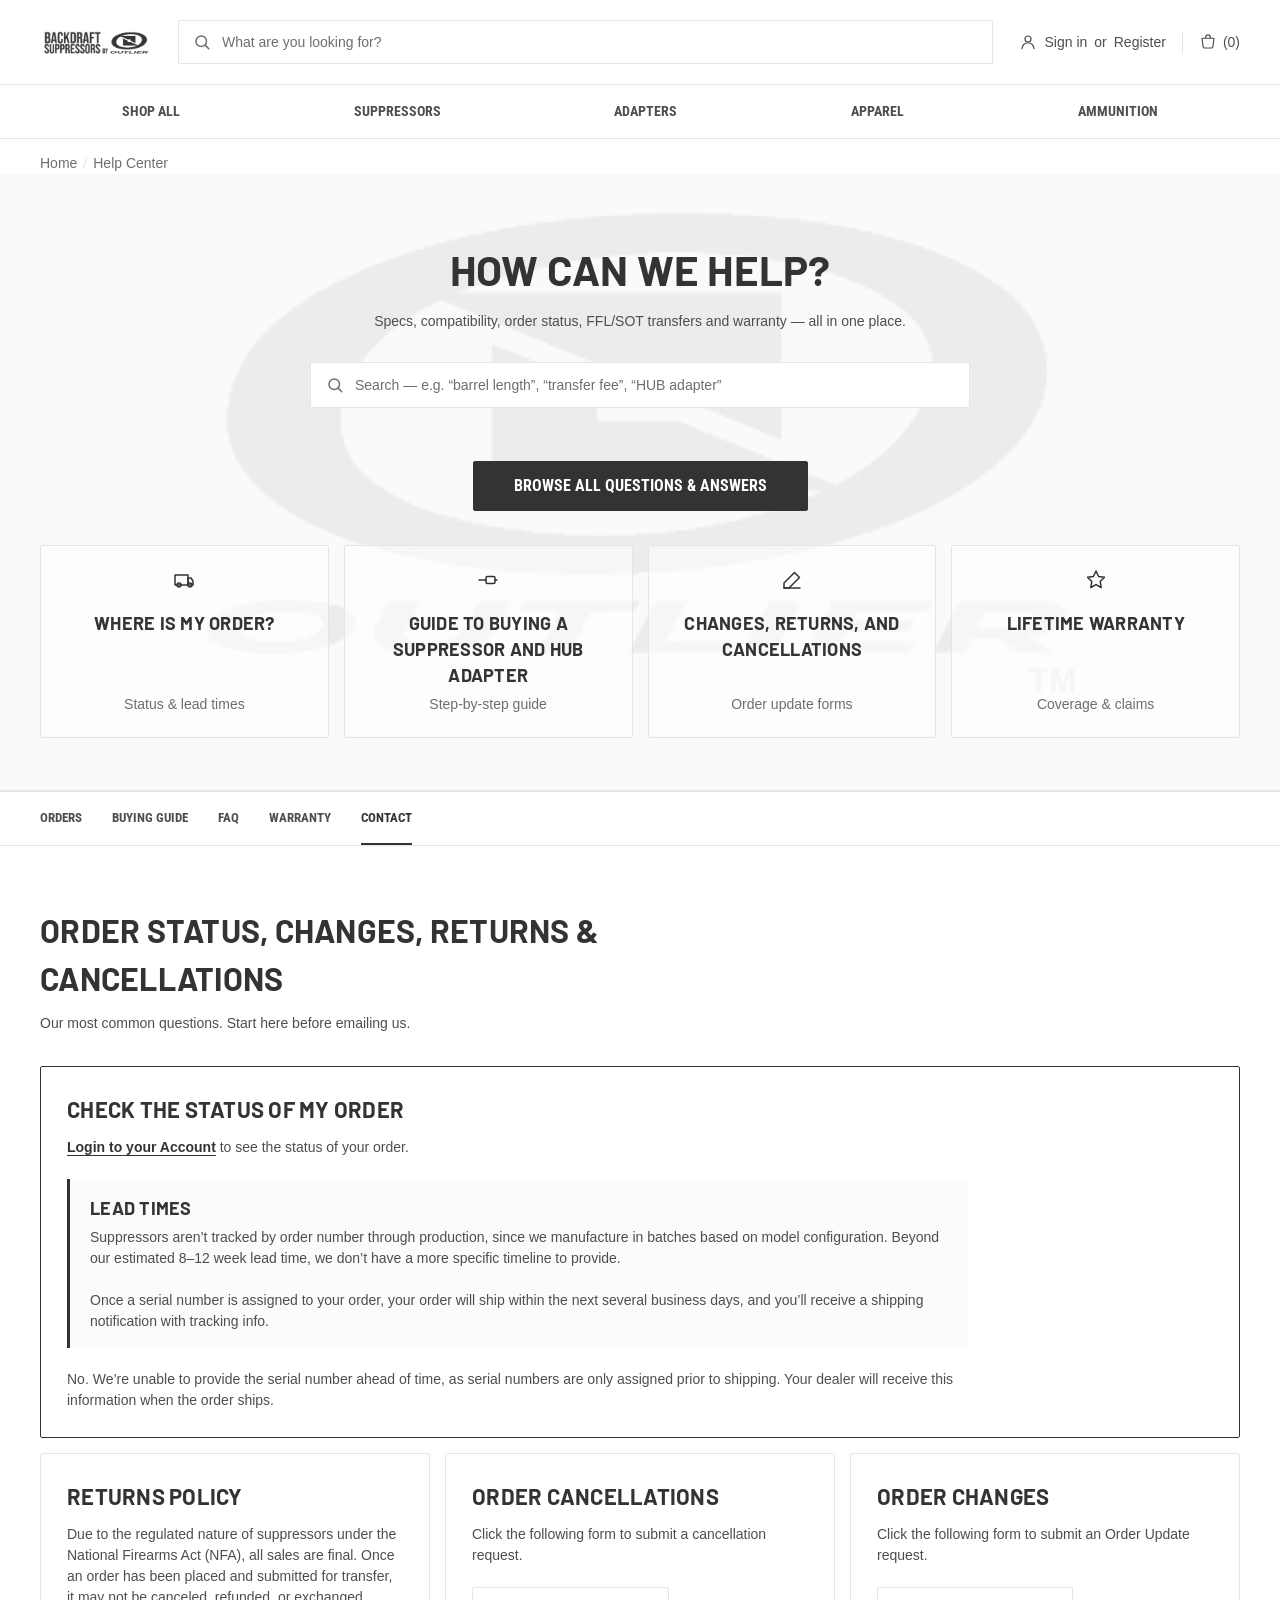
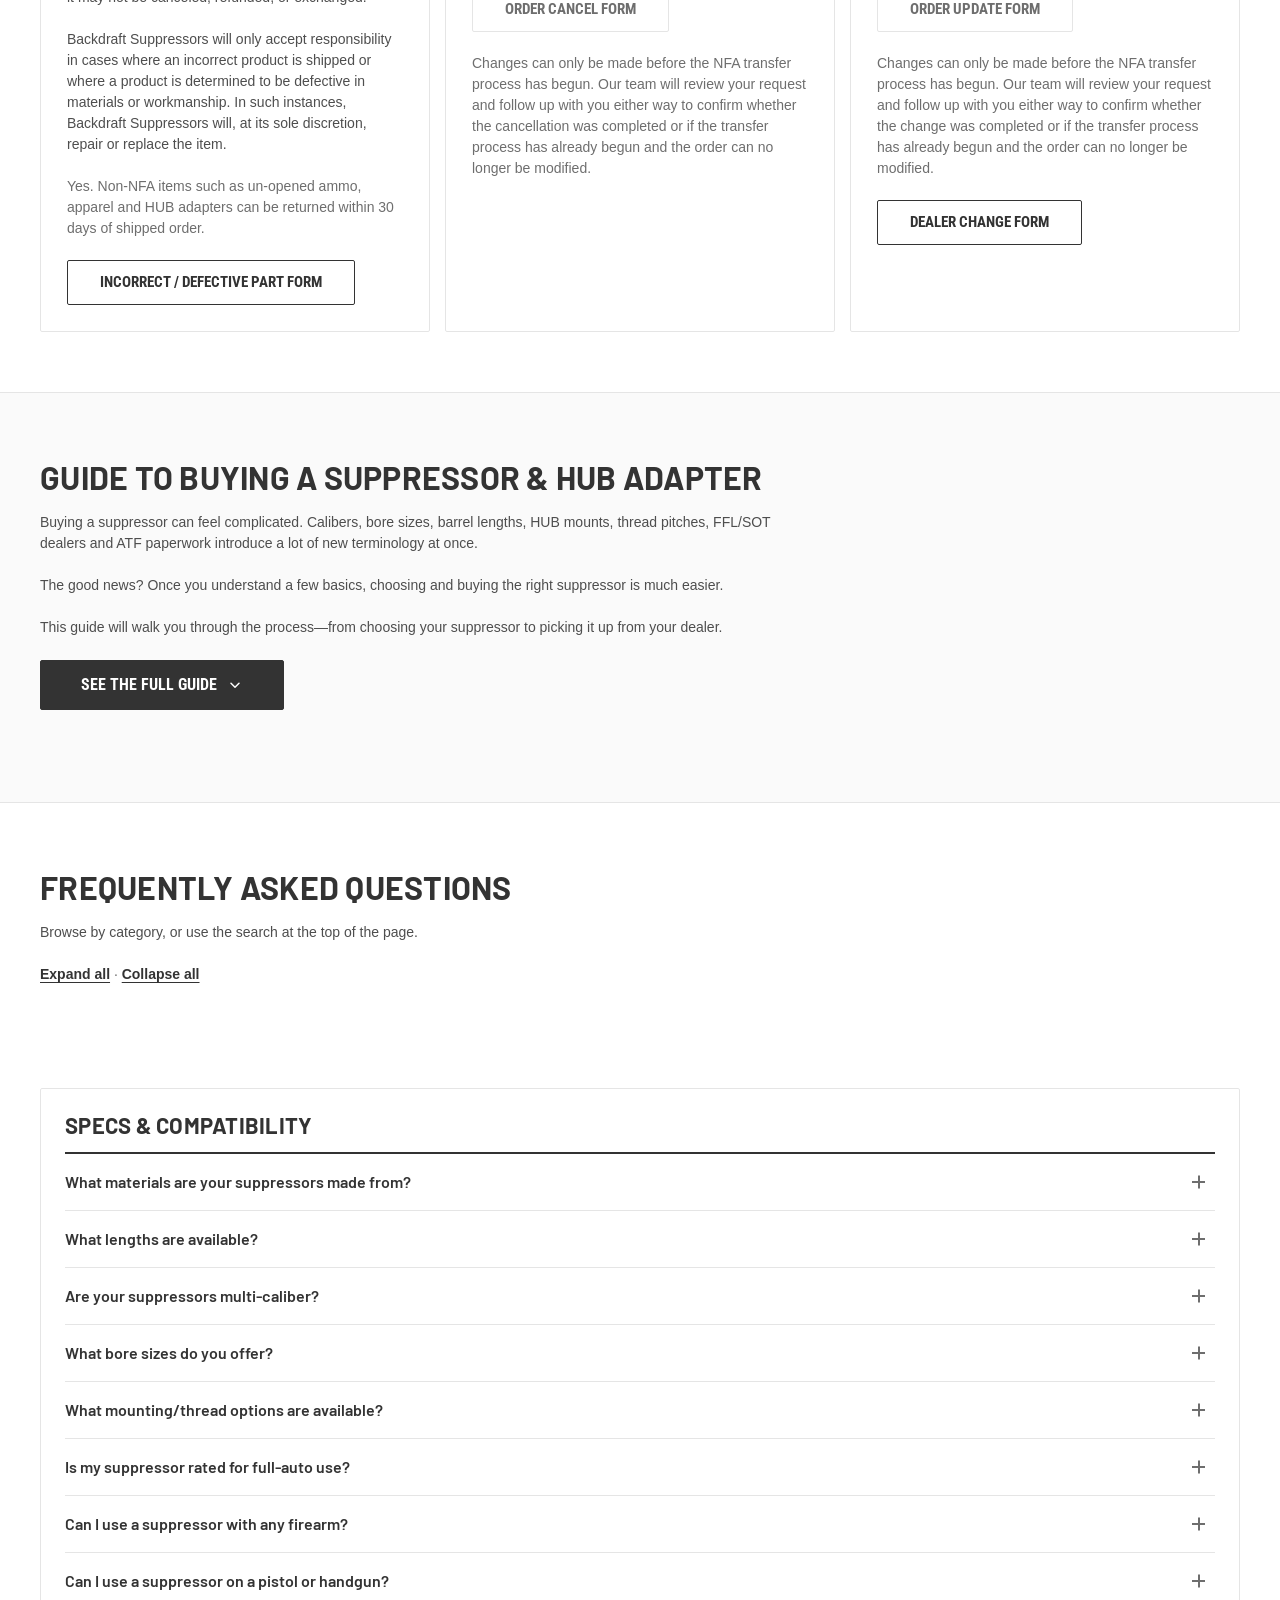
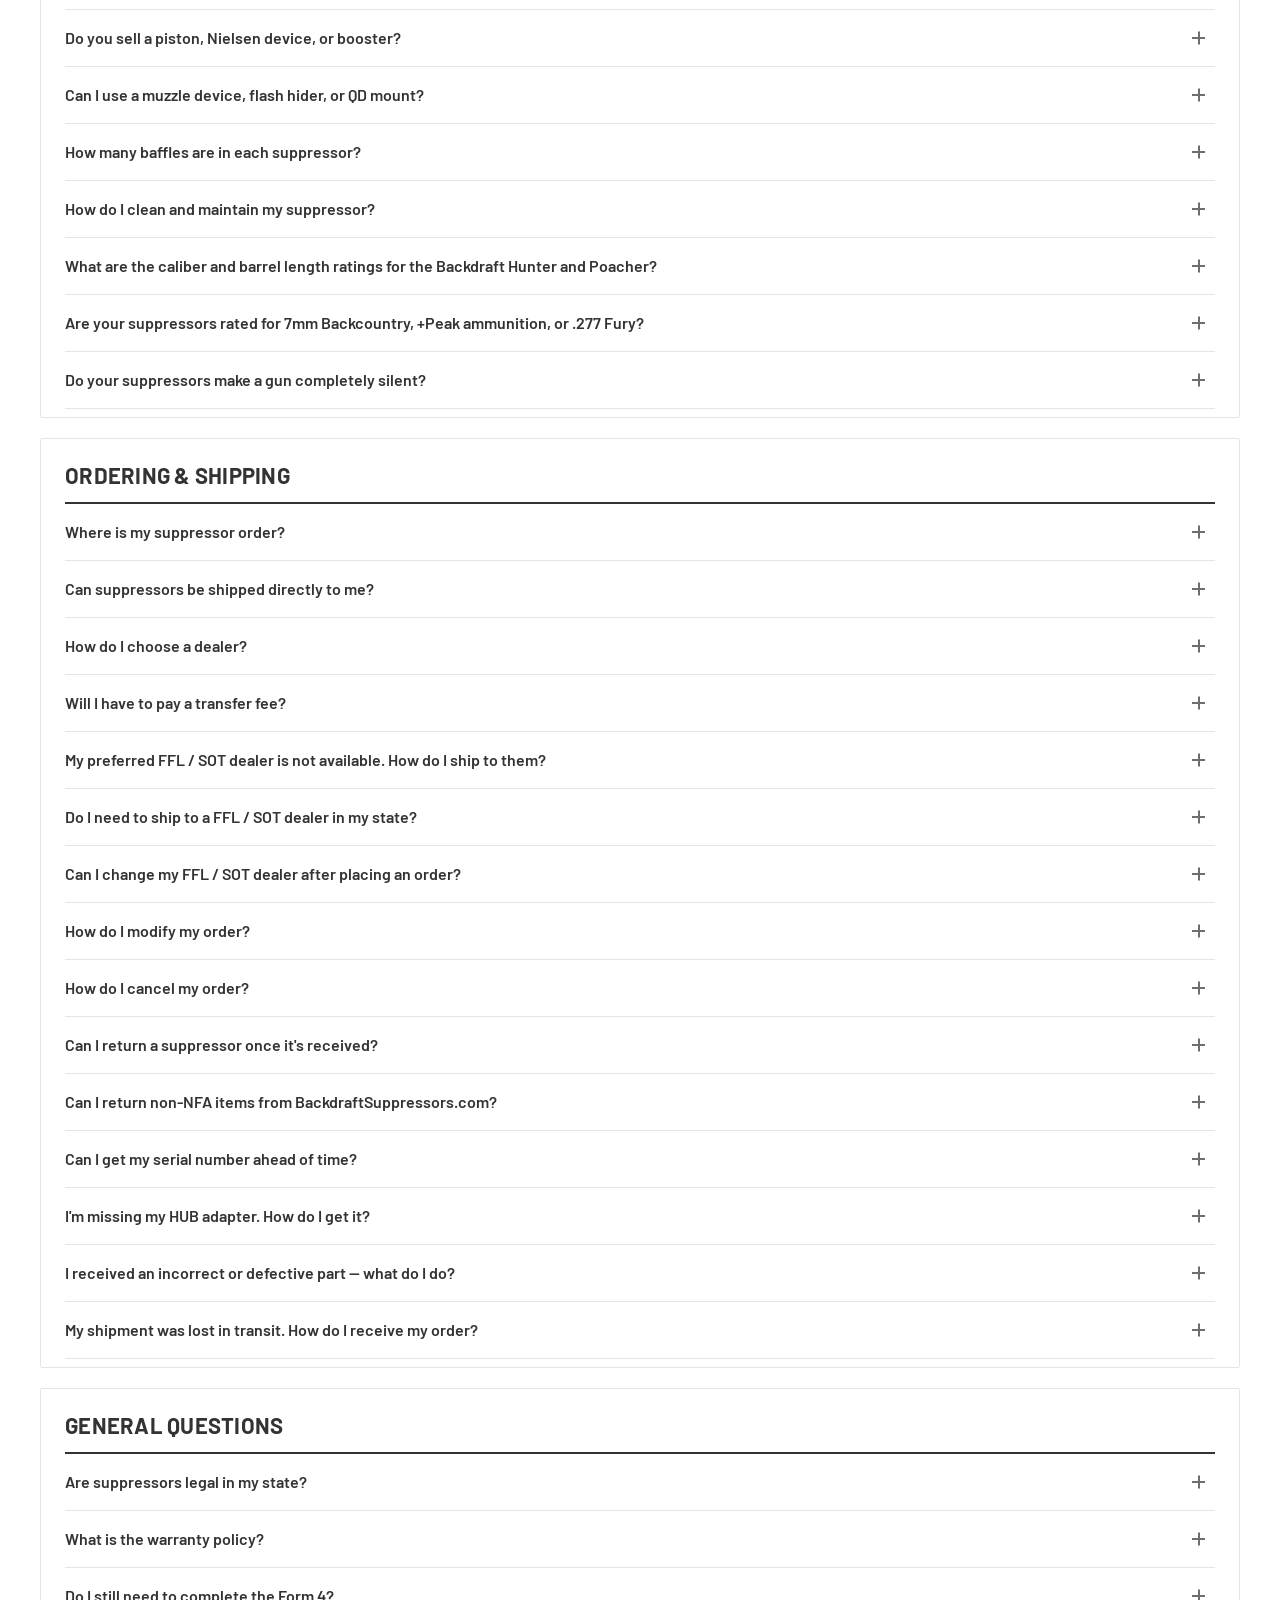
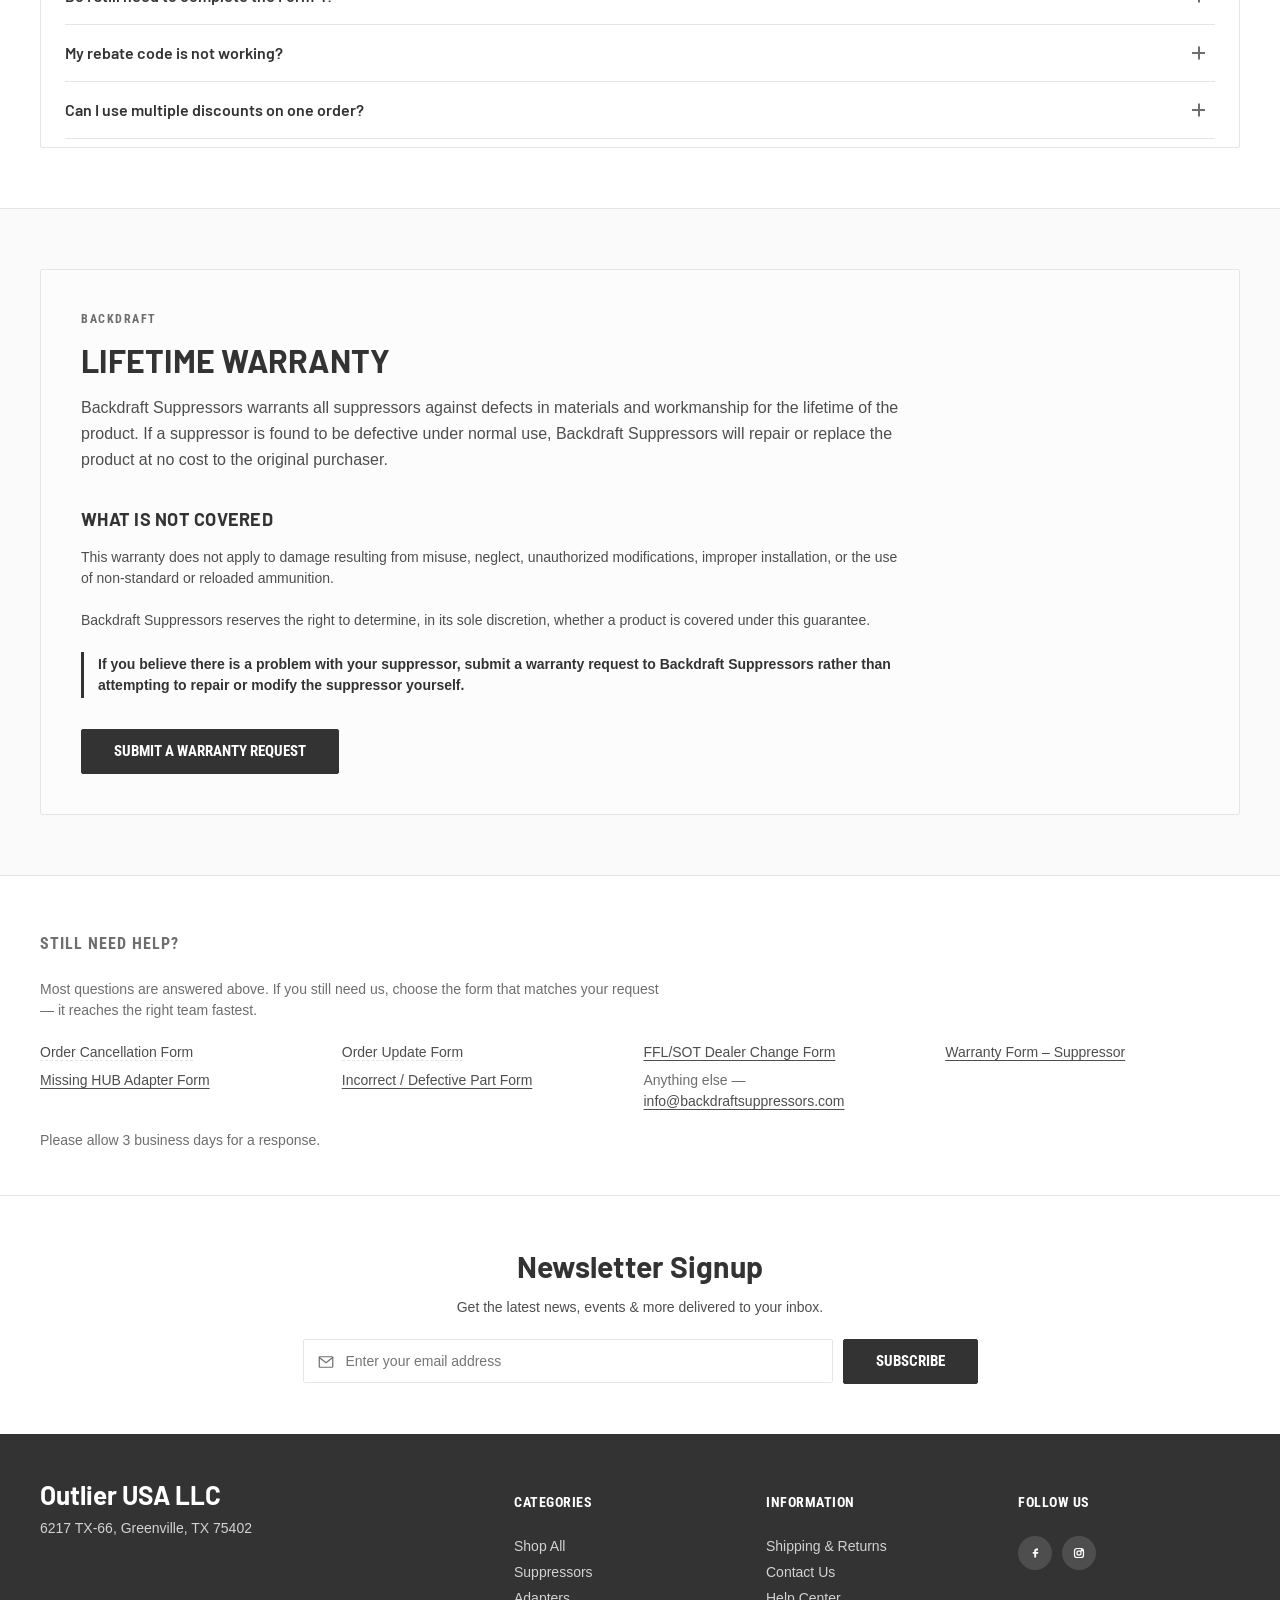
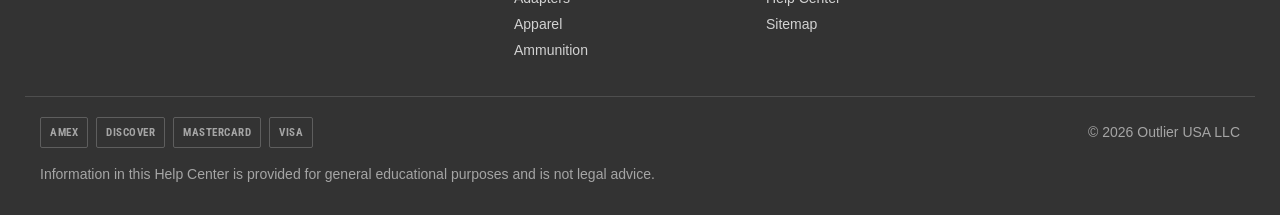
==== index.html @ 519bae2b "Help Center page for BackdraftSuppressors.com Single static page covering the brief: buying guide, Q" ====
<!DOCTYPE html>
<html lang="en">
<head>
<meta charset="utf-8">
<meta name="viewport" content="width=device-width, initial-scale=1">
<title>Help Center | Backdraft Suppressors</title>
<meta name="description" content="Answers about Backdraft suppressors, HUB adapters, order status, FFL/SOT transfers, shipping, returns and our lifetime warranty.">
<link rel="preconnect" href="https://fonts.googleapis.com">
<link rel="preconnect" href="https://fonts.gstatic.com" crossorigin>
<link href="https://fonts.googleapis.com/css?family=Roboto+Condensed:400,600,700%7CBarlow:400,600,700&display=swap" rel="stylesheet">
<link rel="stylesheet" href="styles.css?v=12">
</head>
<body>

<a class="skip-link" href="#main">Skip to content</a>

<!-- Store chrome, mirrored from the live theme so this page reads as part of
     the site. In the real BigCommerce template the theme supplies all of it. -->
<header class="store-header">
  <div class="store-header-top">
    <div class="wrap store-header-inner">

      <a class="site-logo" href="https://backdraftsuppressors.com/">
        <img src="assets/logo.png" width="300" height="135" alt="Backdraft Suppressors by Outlier — home">
      </a>

      <form class="store-search" action="https://backdraftsuppressors.com/search.php" method="get">
        <label class="sr-only" for="store-q">Search the store</label>
        <svg class="store-search-icon" viewBox="0 0 24 24" aria-hidden="true"><circle cx="11" cy="11" r="7"></circle><line x1="16.5" y1="16.5" x2="21" y2="21"></line></svg>
        <input id="store-q" name="search_query" type="search" placeholder="What are you looking for?">
      </form>

      <div class="store-account">
        <svg class="store-icon" viewBox="0 0 24 24" aria-hidden="true"><circle cx="12" cy="8" r="4"></circle><path d="M4 21c0-4.4 3.6-8 8-8s8 3.6 8 8"></path></svg>
        <a href="https://backdraftsuppressors.com/login.php">Sign in</a>
        <span class="store-account-or">or</span>
        <a href="https://backdraftsuppressors.com/login.php?action=create_account">Register</a>
        <span class="store-account-rule" aria-hidden="true"></span>
        <a class="store-cart" href="https://backdraftsuppressors.com/cart.php">
          <svg class="store-icon" viewBox="0 0 24 24" aria-hidden="true"><path d="M4 7h16l-1.5 11.5a2 2 0 0 1-2 1.5H7.5a2 2 0 0 1-2-1.5z"></path><path d="M9 7V5.5a3 3 0 0 1 6 0V7"></path></svg>
          <span>(0)</span>
        </a>
      </div>

    </div>
  </div>

  <nav class="store-nav" aria-label="Store">
    <div class="wrap store-nav-inner">
      <a href="https://backdraftsuppressors.com/shop-all/">Shop All</a>
      <a href="https://backdraftsuppressors.com/suppressors/">Suppressors</a>
      <a href="https://backdraftsuppressors.com/adapters/">Adapters</a>
      <a href="https://backdraftsuppressors.com/apparel/">Apparel</a>
      <a href="https://backdraftsuppressors.com/ammunition/">Ammunition</a>
    </div>
  </nav>
</header>

<nav class="breadcrumb" aria-label="Breadcrumb">
  <div class="wrap">
    <ol>
      <li><a href="https://backdraftsuppressors.com/">Home</a></li>
      <li aria-current="page">Help Center</li>
    </ol>
  </div>
</nav>

<main id="main">

  <!-- ============ HERO + SEARCH ============ -->
  <section class="hero">
    <div class="wrap">
      <h1>How can we help?</h1>
      <p class="hero-sub">Specs, compatibility, order status, FFL/SOT transfers and warranty — all in one place.</p>

      <form class="search" role="search" onsubmit="return false;">
        <label class="sr-only" for="q">Search the Help Center</label>
        <svg class="search-icon" viewBox="0 0 24 24" aria-hidden="true"><circle cx="11" cy="11" r="7"></circle><line x1="16.5" y1="16.5" x2="21" y2="21"></line></svg>
        <input id="q" type="search" placeholder="Search — e.g. “barrel length”, “transfer fee”, “HUB adapter”" autocomplete="off">
        <button type="button" class="search-clear" id="search-clear" hidden aria-label="Clear search">&times;</button>
      </form>
      <p class="search-status" id="search-status" role="status" aria-live="polite"></p>

      <p class="hero-cta">
        <a class="btn btn-primary btn-lg" href="#faq">Browse all questions &amp; answers</a>
      </p>

      <div class="tiles">
        <a class="tile" href="#order-status">
          <span class="tile-icon" aria-hidden="true"><svg viewBox="0 0 24 24" aria-hidden="true"><path d="M3 7h13v10H3z"/><path d="M16 10h3l2 3v4h-5z"/><circle cx="7" cy="17" r="2"/><circle cx="18" cy="17" r="2"/></svg></span>
          <span class="tile-title">Where is my order?</span>
          <span class="tile-sub">Status &amp; lead times</span>
        </a>
        <a class="tile" href="#guide" data-open-guide>
          <span class="tile-icon" aria-hidden="true"><svg viewBox="0 0 24 24" aria-hidden="true"><path d="M3 12h7"/><rect x="10" y="8.5" width="9" height="7" rx="1.5"/><path d="M19 12h2"/></svg></span>
          <span class="tile-title">Guide to Buying a Suppressor and HUB Adapter</span>
          <span class="tile-sub">Step-by-step guide</span>
        </a>
        <a class="tile" href="#order-help">
          <span class="tile-icon" aria-hidden="true"><svg viewBox="0 0 24 24" aria-hidden="true"><path d="M4 20h16"/><path d="M14.5 4.5l5 5L9 20H4v-5z"/></svg></span>
          <span class="tile-title">Changes, Returns, and Cancellations</span>
          <span class="tile-sub">Order update forms</span>
        </a>
        <a class="tile" href="#warranty">
          <span class="tile-icon" aria-hidden="true"><svg viewBox="0 0 24 24" aria-hidden="true"><path d="M12 3l2.6 5.5 5.9.8-4.3 4.2 1 6-5.2-2.9L6.8 19.5l1-6L3.5 9.3l5.9-.8z"/></svg></span>
          <span class="tile-title">Lifetime Warranty</span>
          <span class="tile-sub">Coverage &amp; claims</span>
        </a>
      </div>
    </div>
  </section>

  <nav class="page-nav" aria-label="Help Center sections">
    <div class="wrap page-nav-inner">
      <a href="#order-help">Orders</a>
      <a href="#guide">Buying Guide</a>
      <a href="#faq">FAQ</a>
      <a href="#warranty">Warranty</a>
      <a href="#contact">Contact</a>
    </div>
  </nav>

  <!-- ============ ORDER STATUS / CHANGES / RETURNS / CANCELLATIONS ============ -->
  <section class="section section-orders" id="order-help" data-searchable-section>
    <div class="wrap">
      <header class="section-head">
        <h2>Order Status, Changes, Returns &amp; Cancellations</h2>
        <p class="section-lede">Our most common questions. Start here before emailing us.</p>
      </header>

      <div class="order-grid">

        <article class="order-card featured" id="order-status">
          <h3>Check the Status of My Order</h3>
          <p><a class="inline-link" href="https://backdraftsuppressors.com/account.php?action=order_status">Login to your Account</a> to see the status of your order.</p>
          <div class="callout">
            <p class="callout-title">Lead times</p>
            <p>Suppressors aren&rsquo;t tracked by order number through production, since we manufacture in batches based on model configuration. Beyond our estimated 8&ndash;12 week lead time, we don&rsquo;t have a more specific timeline to provide.</p>
            <p>Once a serial number is assigned to your order, your order will ship within the next several business days, and you&rsquo;ll receive a shipping notification with tracking info.</p>
          </div>
          <p>No. We&rsquo;re unable to provide the serial number ahead of time, as serial numbers are only assigned prior to shipping. Your dealer will receive this information when the order ships.</p>
        </article>

        <article class="order-card" id="returns">
          <h3>Returns Policy</h3>
          <p>Due to the regulated nature of suppressors under the National Firearms Act (NFA), all sales are final. Once an order has been placed and submitted for transfer, it may not be canceled, refunded, or exchanged.</p>
          <p>Backdraft Suppressors will only accept responsibility in cases where an incorrect product is shipped or where a product is determined to be defective in materials or workmanship. In such instances, Backdraft Suppressors will, at its sole discretion, repair or replace the item.</p>
          <p class="fine">Yes. Non-NFA items such as un-opened ammo, apparel and HUB adapters can be returned within 30 days of shipped order.</p>
          <p><a class="btn btn-ghost" href="https://c5bz3.share-na2.hsforms.com/27KskekuGRcaRLHhTtfo0PQ" target="_blank" rel="noopener">Incorrect / Defective Part Form</a></p>
        </article>

        <article class="order-card" id="cancel">
          <h3>Order Cancellations</h3>
          <p>Click the following form to submit a cancellation request.</p>
          <p><a class="btn btn-primary" data-pending href="#" aria-disabled="true">Order Cancel Form</a></p>
          <!-- HubSpot URL goes on the button above -->
          <p class="fine">Changes can only be made before the NFA transfer process has begun. Our team will review your request and follow up with you either way to confirm whether the cancellation was completed or if the transfer process has already begun and the order can no longer be modified.</p>
        </article>

        <article class="order-card" id="update">
          <h3>Order Changes</h3>
          <p>Click the following form to submit an Order Update request.</p>
          <p><a class="btn btn-primary" data-pending href="#" aria-disabled="true">Order Update Form</a></p>
          <!-- HubSpot URL goes on the button above -->
          <p class="fine">Changes can only be made before the NFA transfer process has begun. Our team will review your request and follow up with you either way to confirm whether the change was completed or if the transfer process has already begun and the order can no longer be modified.</p>
          <p class="mt"><a class="btn btn-ghost" href="https://c5bz3.share-na2.hsforms.com/24f3YBpmeS2KYiUS4Q83Vbw" target="_blank" rel="noopener">Dealer Change Form</a></p>
        </article>

      </div>
    </div>
  </section>

  <!-- ============ BUYING GUIDE ============ -->
  <section class="section section-guide" id="guide" data-searchable-section>
    <div class="wrap">
      <header class="section-head">
        <h2>Guide to Buying a Suppressor &amp; HUB Adapter</h2>
        <p class="section-lede">Buying a suppressor can feel complicated. Calibers, bore sizes, barrel lengths, HUB mounts, thread pitches, FFL/SOT dealers and ATF paperwork introduce a lot of new terminology at once.</p>
        <p class="section-lede">The good news? Once you understand a few basics, choosing and buying the right suppressor is much easier.</p>
        <p class="section-lede">This guide will walk you through the process&mdash;from choosing your suppressor to picking it up from your dealer.</p>
        <p class="guide-more">
          <button type="button" class="btn btn-primary btn-lg" id="guide-toggle"
                  aria-expanded="false" aria-controls="guide-layout"><span class="btn-label">See the full guide</span><svg class="btn-chev" viewBox="0 0 24 24" aria-hidden="true"><path d="M6 9.5l6 6 6-6"></path></svg></button>
        </p>
      </header>

      <div class="guide-collapse is-collapsed" id="guide-layout">
      <div class="guide-layout">

        <nav class="guide-nav" aria-label="Guide steps">
          <p class="guide-nav-title">In this guide</p>
          <ul>
            <li><a href="#g-what">What a suppressor does</a></li>
            <li><a href="#g-1">Start with your caliber</a></li>
            <li><a href="#g-2">Choose your length</a></li>
            <li><a href="#g-3">Choose your material</a></li>
            <li><a href="#g-4">Barrel length &amp; pressure</a></li>
            <li><a href="#g-5">How it attaches</a></li>
            <li><a href="#g-6">Direct thread or HUB</a></li>
            <li><a href="#g-7">Pistols</a></li>
            <li><a href="#g-8">Choose your dealer</a></li>
            <li><a href="#g-9">Place your order</a></li>
            <li><a href="#g-10">Complete the transfer</a></li>
            <li><a href="#g-cost">What it really costs</a></li>
            <li><a href="#g-compare">Hunter vs. Poacher</a></li>
            <li><a href="#g-after">After you receive it</a></li>
            <li><a href="#g-clean">Cleaning</a></li>
            <li><a href="#g-change">Changing your order</a></li>
            <li><a href="#g-warranty">Lifetime warranty</a></li>
          </ul>
        </nav>


        <div class="guide-body">

          <article class="guide-step" id="g-what">
            <h3>First: what does a suppressor actually do?</h3>
                        <p>A suppressor attaches to the muzzle of a firearm and helps reduce the sound signature and muzzle blast produced when firing.</p>
            <p>Despite what you may have seen in movies, a suppressor does not make a firearm completely silent.</p>
            <p>Suppressors can help reduce:</p>
            <ul class="tick-list cols">
              <li>Sound signature</li>
              <li>Muzzle blast</li>
              <li>Recoil</li>
              <li>Muzzle flash</li>
            </ul>
            <p>For many shooters, the benefits go well beyond sound reduction. A suppressor can make a firearm more comfortable to shoot and reduce the overall signature of the firearm.</p>
            <p class="warn">Hearing protection may still be appropriate or necessary when shooting suppressed.</p>
          </article>

          <article class="guide-step" id="g-1">
            <h3>Step 1: Start with your caliber</h3>
                        <p>Before choosing a suppressor, start with the firearm you plan to suppress.</p>
            <p>Ask yourself:</p>
            <h4>What caliber am I shooting?</h4>
            <p>Backdraft suppressors are available in five bore sizes:</p>
            <p class="spec-row">5.56mm <span>|</span> 6.5mm <span>|</span> 7.62mm <span>|</span> 9mm <span>|</span> .45 cal</p>
            <p>Your suppressor must be rated appropriately for the cartridge you're shooting.</p>
            <h4>Can one suppressor work with multiple calibers?</h4>
            <p>Yes.</p>
            <p>A larger-bore suppressor can generally be used with compatible smaller calibers, provided the suppressor is rated for the cartridge, barrel length and pressure involved.</p>
            <p>There is a tradeoff.</p>
            <p>When firing a smaller projectile through a larger suppressor bore, more gas can bypass the projectile. That means you may lose some suppression efficiency compared with a suppressor more closely matched to the caliber.</p>
            <p class="tip"><strong>Beginner Tip:</strong> If you're planning to use one suppressor across several firearms, a larger bore can offer additional versatility. If you're primarily suppressing one firearm, choosing a bore closer to that caliber may provide greater efficiency.</p>
          </article>

          <article class="guide-step" id="g-2">
            <h3>Step 2: Choose your length</h3>
                        <p>Backdraft suppressors are available in:</p>
            <p class="spec-row">4" <span>|</span> 6" <span>|</span> 8"</p>
            <p>Suppressor length affects the overall size, weight and performance of your firearm.</p>
            <p>In general, a shorter suppressor keeps the firearm more compact, while a longer suppressor provides additional internal volume for managing expanding gases.</p>
            <p>Suppressor&rsquo;s different lengths also contain different numbers of baffles:</p>
            <table class="data-table">
              <caption class="sr-only">Baffle count by suppressor length</caption>
              <thead><tr><th scope="col">Suppressor Length</th><th scope="col">Baffles</th></tr></thead>
              <tbody>
                <tr><td>4"</td><td>3</td></tr>
                <tr><td>6"</td><td>7</td></tr>
                <tr><td>8"</td><td>9</td></tr>
              </tbody>
            </table>
            <p>Choosing a length ultimately comes down to how you plan to use your firearm and what you value most.</p>
            <p>Think about the balance between:</p>
            <p class="flow">Size <span aria-hidden="true">&rarr;</span> Weight <span aria-hidden="true">&rarr;</span> Sound reduction <span aria-hidden="true">&rarr;</span> Application</p>
            <p>A hunter carrying a rifle for miles may have different priorities than someone primarily shooting from a bench.</p>
          </article>

          <article class="guide-step" id="g-3">
            <h3>Step 3: Choose your material &mdash; Hunter or Poacher</h3>
                        <p>One of the biggest decisions when choosing a Suppressor is the material.</p>
            <p>Backdraft Suppressors offers both aluminum and steel suppressors.</p>
            <div class="two-up">
              <div class="model-card">
                <p class="model-kicker">Aluminum</p>
                <h4>Backdraft Hunter</h4>
                <p>The Hunter is the lighter-weight option and is a natural choice when keeping overall rifle weight down is a priority.</p>
                <p>Think hunting rifles, field rifles and applications where you're carrying the firearm more than you're firing extended strings.</p>
                <p class="warn">The Hunter is not full-auto rated.</p>
              </div>
              <div class="model-card">
                <p class="model-kicker">Steel</p>
                <h4>Backdraft Poacher</h4>
                <p>The Poacher is constructed from steel and is designed to accommodate higher pressure tiers and more demanding applications.</p>
                <p class="ok">The Poacher is full-auto rated.</p>
                <p>It is also required for certain shorter-barrel configurations.</p>
              </div>
            </div>
            <h4>Which should you choose?</h4>
            <p>Start with how you actually shoot.</p>
            <p>If minimizing weight is your priority and your firearm falls within the Hunter's ratings, the Hunter may fit your application.</p>
            <p>If you need higher pressure capability, a shorter barrel configuration or a full-auto rating, look to the Poacher.</p>
          </article>

          <article class="guide-step" id="g-4">
            <h3>Step 4: Check your barrel length and pressure</h3>
                        <p>This is important.</p>
            <p>Suppressor compatibility isn't determined by caliber alone.</p>
            <p><strong>Caliber + pressure + barrel length all matter.</strong></p>
            <p>Backdraft Suppressors current ratings are:</p>
            <table class="data-table">
              <caption class="sr-only">Current Backdraft Suppressors ratings</caption>
              <thead><tr><th scope="col">Model</th><th scope="col">Rating</th></tr></thead>
              <tbody>
                <tr><td>Backdraft Hunter &mdash; Non-Magnum</td><td>Rated up to .308 Win with a 20" barrel or longer</td></tr>
                <tr><td>Backdraft Hunter &mdash; Magnum</td><td>Rated up to .300 PRC with a 26" barrel or longer</td></tr>
                <tr><td>Backdraft Poacher</td><td>Rated up to .308 Win with a 16" barrel or longer</td></tr>
              </tbody>
            </table>
            <p class="warn">If you're shooting anything under a 20" barrel, you must upgrade to the Poacher.</p>
            <p>Backdraft suppressors are not rated for cartridges exceeding 65,000 PSI, including 7mm Backcountry, +P/&ldquo;Peak&rdquo; ammunition exceeding that pressure limit, and .277 Fury configurations exceeding the suppressor's pressure rating.</p>
            <p class="warn">Never use a suppressor outside its published caliber, pressure or barrel-length ratings.</p>
          </article>

          <article class="guide-step" id="g-5">
            <h3>Step 5: Understand how your suppressor attaches</h3>
                        <p>This is where many first-time suppressor buyers get confused.</p>
            <p>You don't just need the right suppressor.</p>
            <p><strong>You need the right mount.</strong></p>
            <p>Backdraft Suppressors offers direct-thread options including:</p>
            <p class="spec-row">1/2x28 <span class="spec-word">and</span> 5/8x24</p>
            <p>These thread patterns fit many common host firearms, but you should always verify your firearm's actual barrel threads before ordering.</p>
            <p>Backdraft's current suppressor lineup also uses the industry-standard:</p>
            <p class="spec-row">1-3/8x24 TPI HUB interface</p>
            <p>also commonly referred to as the 1.375"x24 Bravo/HUB pattern.</p>
            <p>This allows compatible third-party HUB mounting devices and adapters to be used.</p>
            <p class="warn">Confirm the proper adapter and compatibility for your specific barrel before purchase.</p>
          </article>

          <article class="guide-step" id="g-6">
            <h3>Step 6: Direct thread or another mount?</h3>
                        <p>The simplest approach may be a direct-thread configuration.</p>
            <p>The suppressor threads onto the compatible barrel or adapter.</p>
            <p>If you want a different mounting system, Backdraft Suppressor&rsquo;s universal 1-3/8x24 HUB interface gives you access to compatible aftermarket options.</p>
            <p class="warn">Backdraft Suppressors does not recommend using muzzle brakes or flash hiders with its suppressors.</p>
            <p>A compatible 1.375"x24 Bravo/HUB or Plan B mounting solution may be used as long as no portion of the mounting system protrudes into the suppressor's blast chamber.</p>
          </article>


          <article class="guide-step" id="g-7">
            <h3>Step 7: What about pistols?</h3>
                        <p>Backdraft suppressors can be used on compatible pistols equipped with threaded barrels.</p>
            <p>However, there's an important catch.</p>
            <p>Many common semi-automatic handguns&mdash;including Glock-style tilt-barrel designs&mdash;typically require a Nielsen device, piston or booster system for reliable suppressed operation.</p>
            <p>Backdraft Suppressors does not currently sell a piston or Nielsen device.</p>
            <p>Because Backdraft Suppressors use the universal 1-3/8x24 HUB interface, compatible third-party devices can be sourced separately.</p>
            <p>One option we recommend is the Griffin Armament CAM-LOK system for compatible 1/2x28 applications.</p>
            <p class="warn">Always confirm the compatibility of the complete firearm, suppressor and mounting system before firing.</p>
          </article>

          <article class="guide-step" id="g-8">
            <h3>Step 8: Choose your FFL/SOT dealer</h3>
                        <p>A suppressor cannot simply be shipped directly to you.</p>
            <p>Your suppressor must be shipped to an appropriately licensed FFL/SOT dealer, who handles the applicable transfer process before releasing the suppressor to you.</p>
            <p>When purchasing from Backdraft Suppressors, you'll enter your ZIP code during checkout and select a local FFL/SOT dealer from the dealer database.</p>
            <p><strong>Your dealer must be located in your legal state of residence.</strong></p>
            <div class="tip">
              <p><strong>Don't forget about dealer fees.</strong></p>
              <p>Individual dealers establish their own suppressor transfer and processing fees.</p>
              <p>Before selecting a dealer, it's a good idea to ask:</p>
              <p><em>&ldquo;What do you charge to receive and process an NFA suppressor transfer?&rdquo;</em></p>
              <p>That way you know the complete cost before ordering.</p>
            </div>
          </article>

          <article class="guide-step" id="g-9">
            <h3>Step 9: Place your Backdraft order</h3>
                        <p>Once you've determined:</p>
            <p class="flow">Caliber <span aria-hidden="true">&rarr;</span> Length <span aria-hidden="true">&rarr;</span> Material <span aria-hidden="true">&rarr;</span> Mount <span aria-hidden="true">&rarr;</span> Dealer</p>
            <p>you're ready to order.</p>
            <p>Backdraft suppressors are manufactured in batches based on model and configuration.</p>
            <p><strong>The current estimated production lead time is approximately 8&ndash;12 weeks.</strong></p>
            <p>Because suppressors are produced in batches, we do not track individual suppressors through production by order number.</p>
            <p>Once a serial number is assigned to your order, the suppressor is typically expected to ship within several business days.</p>
            <p>You'll receive a shipping notification with tracking information when it ships to your selected FFL/SOT.</p>
            <p>Serial numbers cannot be provided ahead of time because they are assigned shortly before shipping.</p>
          </article>

          <article class="guide-step" id="g-10">
            <h3>Step 10: Complete the required transfer process</h3>
                        <p>Once your suppressor reaches the dealer, your FFL/SOT will guide you through the applicable transfer process.</p>
            <p>This may include the required ATF paperwork, identification information, photograph, fingerprints and background-check requirements.</p>
            <p>Ask your chosen dealer how they handle the process before ordering so you know exactly what to expect.</p>
            <p class="warn">Do not take possession of the suppressor until the required transfer has been approved and your dealer is legally able to release it to you.</p>
          </article>

          <article class="guide-step" id="g-cost">
            <h3>What will my suppressor really cost?</h3>
                        <p>Your suppressor's listed price isn't necessarily your final cost.</p>
            <p>Budget for:</p>
            <ul class="tick-list cols">
              <li>Suppressor</li>
              <li>Mount / adapter</li>
              <li>Shipping</li>
              <li>Dealer transfer / processing fee</li>
              <li>Applicable taxes or fees</li>
            </ul>
            <p>Dealer transfer fees vary, so contact your FFL/SOT before placing your order.</p>
          </article>

          <article class="guide-step" id="g-compare">
            <h3>Hunter vs. Poacher at a glance</h3>
                        <div class="table-scroll">
              <table class="data-table compare">
                <caption class="sr-only">Comparison of the Backdraft Hunter and Backdraft Poacher</caption>
                <thead><tr><th scope="col"></th><th scope="col">Backdraft Hunter</th><th scope="col">Backdraft Poacher</th></tr></thead>
                <tbody>
                  <tr><th scope="row">Material</th><td>Aluminum</td><td>Steel</td></tr>
                  <tr><th scope="row">Primary Advantage</th><td>Lighter weight</td><td>Higher pressure/duty capability</td></tr>
                  <tr><th scope="row">Full-Auto Rated</th><td>No</td><td>Yes</td></tr>
                  <tr><th scope="row">Under 20" Barrel</th><td>No</td><td>Poacher required</td></tr>
                  <tr><th scope="row">Available Lengths</th><td>4", 6", 8"</td><td>4", 6", 8"</td></tr>
                  <tr><th scope="row">Available Bores</th><td>5.56, 6.5, 7.62, 9mm, .45</td><td>5.56, 6.5, 7.62, 9mm, .45</td></tr>
                </tbody>
              </table>
            </div>
          </article>

          <article class="guide-step" id="g-after">
            <h3>After you receive your suppressor</h3>
                        <p>Before firing, verify that the suppressor and mount are properly installed and compatible with your firearm.</p>
            <p>Pay particular attention to:</p>
            <ul class="tick-list cols">
              <li>Caliber</li>
              <li>Barrel length</li>
              <li>Thread pitch</li>
              <li>Mount compatibility</li>
              <li>Suppressor alignment</li>
              <li>Ammunition pressure</li>
            </ul>
            <p class="warn">Suppressors also become extremely hot during use. Never touch a recently fired suppressor with bare hands.</p>
          </article>

          <article class="guide-step" id="g-clean">
            <h3>Cleaning your Backdraft suppressor</h3>
                        <p>Backdraft suppressors are non-modular, meaning they are not designed to be disassembled by the customer for cleaning.</p>
            <p>For maintenance, Backdraft Suppressors recommends using an ultrasonic cleaner with a suppressor-safe cleaning solvent.</p>
            <p class="warn">Do not attempt to disassemble or modify the suppressor.</p>
          </article>

          <article class="guide-step" id="g-change">
            <h3>What if I want to change my order?</h3>
                        <p>Changes and cancellations may be possible before the transfer process has been initiated.</p>
            <p>Once an order has entered the transfer process, certain changes&mdash;including dealer changes&mdash;may no longer be possible.</p>
            <p class="warn">Because suppressors are regulated NFA products, Backdraft Suppressors does NOT accept returns on suppressors.</p>
            <p>If you need to make a change, contact Backdraft Suppressors as soon as possible rather than waiting until the suppressor ships.</p>
          </article>

          <article class="guide-step" id="g-warranty">
            <h3>Backdraft lifetime warranty</h3>
                        <p>Every Backdraft suppressor is backed by a lifetime warranty.</p>
            <p>If you believe there is a problem with your suppressor, submit a warranty request to Backdraft Suppressors rather than attempting to repair or modify the suppressor yourself.</p>
          </article>

          <p class="disclaimer">This guide is provided for general educational purposes and is not legal advice. Suppressor laws and transfer requirements can vary by jurisdiction and change over time. Always verify current federal, state and local requirements and follow all manufacturer instructions and published ratings.</p>

        </div>
      </div>

      </div>
    </div>
  </section>

  <!-- ============ FAQ ============ -->
  <section class="section section-faq" id="faq" data-searchable-section>
    <div class="wrap">
      <header class="section-head">
        <h2>Frequently Asked Questions</h2>
        <p class="section-lede">Browse by category, or use the search at the top of the page.</p>
        <div class="faq-tools">
          <button type="button" class="link-btn" data-expand="#faq">Expand all</button>
          <span aria-hidden="true">·</span>
          <button type="button" class="link-btn" data-collapse="#faq">Collapse all</button>
        </div>
      </header>

      <nav class="cat-jump" aria-label="FAQ categories">
        <a href="#faq-specs">Specs &amp; Compatibility</a>
        <a href="#faq-ordering">Ordering &amp; Shipping</a>
        <a href="#faq-general">General Questions</a>
      </nav>

      <div class="faq-cat" id="faq-specs">
        <h3 class="faq-cat-title">Specs &amp; Compatibility</h3>

        <details class="faq-item" id="faq-materials"><summary>What materials are your suppressors made from?</summary><div class="faq-a">
          <p>We offer both aluminum and steel models. Aluminum options are typically lighter, while steel models generally support higher pressure tiers and full-auto ratings.</p>
        </div></details>

        <details class="faq-item" id="faq-lengths"><summary>What lengths are available?</summary><div class="faq-a">
          <p>Our lineup includes 4", 6" and 8" options.</p>
        </div></details>

        <details class="faq-item" id="faq-multicaliber"><summary>Are your suppressors multi-caliber?</summary><div class="faq-a">
          <p>Yes — you can use a larger-bore suppressor for smaller calibers, though you’ll lose some efficiency due to gases bypassing the larger bore.</p>
        </div></details>

        <details class="faq-item" id="faq-bores"><summary>What bore sizes do you offer?</summary><div class="faq-a">
          <p>We offer five bore sizes across the product lines. 5.56mm, 6.5mm, 7.62mm, 9mm, .45cal.</p>
        </div></details>

        <details class="faq-item" id="faq-threads"><summary>What mounting/thread options are available?</summary><div class="faq-a">
          <p>Our suppressors mount via direct-thread options in 5/8x24 and 1/2x28 to fit a wide range of host firearms.</p>
        </div></details>

        <details class="faq-item" id="faq-fullauto"><summary>Is my suppressor rated for full-auto use?</summary><div class="faq-a">
          <p>The Backdraft Poacher (steel) is full-auto rated. The Backdraft Hunter (aluminum) is not.</p>
        </div></details>

        <details class="faq-item" id="faq-anyfirearm"><summary>Can I use a suppressor with any firearm?</summary><div class="faq-a">
          <p>No — the suppressor's caliber rating and thread pitch must match your firearm's barrel, and the barrel length must fall within the suppressor's rated range. Using a suppressor on a caliber, thread, or barrel length it isn’t rated for can damage the suppressor or firearm and is unsafe.</p>
        </div></details>

        <details class="faq-item" id="faq-pistol"><summary>Can I use a suppressor on a pistol or handgun?</summary><div class="faq-a">
          <p>Yes, only if it has a threaded barrel. For handguns with tilt-barrel operation (Glock or similar), you’ll most likely need a Nielsen device or a piston booster system.</p>
        </div></details>

        <details class="faq-item" id="faq-piston"><summary>Do you sell a piston, Nielsen device, or booster?</summary><div class="faq-a">
          <p>No. Our suppressors use universal 1-3/8x24 TPI HUB (1.375" x 24 Bravo) threads, compatible with HUB-compatible devices and adapters, so you can source your own.</p>
          <p>One option we recommend is the Cam-Lock from Griffin Armament for 1/2-28 barrel threading.</p>
        </div></details>

        <details class="faq-item" id="faq-muzzledevice"><summary>Can I use a muzzle device, flash hider, or QD mount?</summary><div class="faq-a">
          <p>We do not recommend the use of muzzle brakes or flash hiders. A 1.375" x 24 Bravo / Plan B compatible mount may be used, as long as no part protrudes into the blast chamber.</p>
        </div></details>

        <details class="faq-item" id="faq-baffles"><summary>How many baffles are in each suppressor?</summary><div class="faq-a">
          <p>The 4" has 3 baffles, the 6" has 7 and the 8" has 9.</p>
        </div></details>

        <details class="faq-item" id="faq-cleaning"><summary>How do I clean and maintain my suppressor?</summary><div class="faq-a">
          <p>Our suppressors are non-modular and cannot be disassembled for cleaning. We recommend using an ultrasonic cleaner with a suppressor-safe cleaning solvent of your choice.</p>
        </div></details>

        <details class="faq-item" id="faq-ratings"><summary>What are the caliber and barrel length ratings for the Backdraft Hunter and Poacher?</summary><div class="faq-a">
          <table class="data-table">
            <caption class="sr-only">Caliber and barrel length ratings</caption>
            <thead><tr><th scope="col">Model</th><th scope="col">Rating</th></tr></thead>
            <tbody>
              <tr><td>Backdraft Hunter (non-magnum)</td><td>Rated up to .308 Win with a 20" barrel or longer</td></tr>
              <tr><td>Backdraft Hunter (magnum)</td><td>Rated up to .300 PRC with a 26" barrel or longer</td></tr>
              <tr><td>Backdraft Poacher</td><td>Rated up to .308 Win with a 16" barrel or longer</td></tr>
            </tbody>
          </table>
          <p class="warn">If you’re shooting anything under a 20" barrel length, you must upgrade to the Poacher.</p>
        </div></details>

        <details class="faq-item" id="faq-pressure"><summary>Are your suppressors rated for 7mm Backcountry, +Peak ammunition, or .277 Fury?</summary><div class="faq-a">
          <p>No — our suppressors are not rated for any cartridge with pressure exceeding 65,000 PSI.</p>
        </div></details>

        <details class="faq-item" id="faq-silent"><summary>Do your suppressors make a gun completely silent?</summary><div class="faq-a">
          <p>No — suppressors reduce the sound signature of a gunshot but don’t eliminate it. They also reduce recoil and muzzle flash, which is why many shooters use them regardless of noise concerns.</p>
        </div></details>
      </div>

      <div class="faq-cat" id="faq-ordering">
        <h3 class="faq-cat-title">Ordering &amp; Shipping</h3>

        <details class="faq-item" id="faq-whereorder"><summary>Where is my suppressor order?</summary><div class="faq-a">
          <p>Suppressors aren’t tracked by order number through production, since we manufacture in batches based on model configuration. Beyond our estimated 8–12 week lead time, we don’t have a more specific timeline to provide.</p>
          <p>Once a serial number is assigned to your order, your order will ship within the next several business days, and you’ll receive a shipping notification with tracking info.</p>
          <p><a class="inline-link" href="https://backdraftsuppressors.com/account.php?action=order_status">Login to your Account</a> to see the status of your order.</p>
        </div></details>

        <details class="faq-item" id="faq-directship"><summary>Can suppressors be shipped directly to me?</summary><div class="faq-a">
          <p>No. Suppressors must be transferred through a licensed FFL/SOT dealer. We ship to your chosen FFL/SOT dealer, who handles the NFA paperwork and final transfer to you.</p>
        </div></details>

        <details class="faq-item" id="faq-choosedealer"><summary>How do I choose a dealer?</summary><div class="faq-a">
          <p>Enter your ZIP code at checkout when prompted, and select a local FFL/SOT dealer from our database.</p>
        </div></details>

        <details class="faq-item" id="faq-transferfee"><summary>Will I have to pay a transfer fee?</summary><div class="faq-a">
          <p>Transfer fees are set by each individual FFL / SOT dealer. Please contact your selected FFL / SOT dealer for more information regarding their transfer fees.</p>
        </div></details>

        <details class="faq-item" id="faq-dealermissing"><summary>My preferred FFL / SOT dealer is not available. How do I ship to them?</summary><div class="faq-a">
          <p>We use the MasterFFL.com database for dealer verification. Have your dealer send a copy of their FFL and 2027 SOT license to <a class="inline-link" href="mailto:license@masterffl.com">license@masterffl.com</a> — once processed, they should appear on the list.</p>
        </div></details>

        <details class="faq-item" id="faq-instate"><summary>Do I need to ship to a FFL / SOT dealer in my state?</summary><div class="faq-a">
          <p>Yes — you must select a FFL / SOT dealer in your legal state of residence.</p>
        </div></details>

        <details class="faq-item" id="faq-changedealer"><summary>Can I change my FFL / SOT dealer after placing an order?</summary><div class="faq-a">
          <p>Yes, prior to your order shipping. Click the following form to select a new FFL/SOT dealer:</p>
          <p><a class="btn btn-ghost" href="https://c5bz3.share-na2.hsforms.com/24f3YBpmeS2KYiUS4Q83Vbw" target="_blank" rel="noopener">Dealer Change Form</a></p>
          <p class="fine">Please note: once your order transfer has been initiated, we are no longer able to modify your dealer selection. Our team will review your request and get back to you promptly with a confirmation if your order has not yet begun the transfer process.</p>
        </div></details>

        <details class="faq-item" id="faq-modify"><summary>How do I modify my order?</summary><div class="faq-a">
          <p>Click the following form to submit an Order Update request.</p>
          <p><a class="btn btn-primary" data-pending href="#" aria-disabled="true">Order Update Form</a></p>
          <!-- HubSpot URL goes on the button above -->
          <p class="fine">Changes can only be made before the NFA transfer process has begun. Our team will review your request and follow up with you either way to confirm whether the change was completed or if the transfer process has already begun and the order can no longer be modified.</p>
        </div></details>

        <details class="faq-item" id="faq-cancelorder"><summary>How do I cancel my order?</summary><div class="faq-a">
          <p>Click the following form to submit a cancellation request.</p>
          <p><a class="btn btn-primary" data-pending href="#" aria-disabled="true">Order Cancellation Form</a></p>
          <!-- HubSpot URL goes on the button above -->
          <p class="fine">Changes can only be made before the NFA transfer process has begun. Our team will review your request and follow up with you either way to confirm whether the cancellation was completed or if the transfer process has already begun and the order can no longer be modified.</p>
        </div></details>

        <details class="faq-item" id="faq-return"><summary>Can I return a suppressor once it's received?</summary><div class="faq-a">
          <p>No. We do not accept returns for NFA products.</p>
        </div></details>

        <details class="faq-item" id="faq-returnnonnfa"><summary>Can I return non-NFA items from BackdraftSuppressors.com?</summary><div class="faq-a">
          <p>Yes. Non-NFA items such as un-opened ammo, apparel and HUB adapters can be returned within 30 days of shipped order.</p>
        </div></details>

        <details class="faq-item" id="faq-serial"><summary>Can I get my serial number ahead of time?</summary><div class="faq-a">
          <p>No. We’re unable to provide the serial number ahead of time, as serial numbers are only assigned prior to shipping. Your dealer will receive this information when the order ships.</p>
        </div></details>

        <details class="faq-item" id="faq-missinghub"><summary>I'm missing my HUB adapter. How do I get it?</summary><div class="faq-a">
          <p>Please double check your suppressor — all adapters are installed on the end of the suppressor prior to shipping. If you don’t have the adapter, please submit the following form:</p>
          <p><a class="btn btn-ghost" href="https://c5bz3.share-na2.hsforms.com/2bT4gVeynQpOLsNu1st9Z4g" target="_blank" rel="noopener">Missing HUB Adapter Form</a></p>
        </div></details>

        <details class="faq-item" id="faq-defective"><summary>I received an incorrect or defective part — what do I do?</summary><div class="faq-a">
          <p>Sorry about that — let us know via the following form:</p>
          <p>Include your order number and a description of the issue. Our team will review your request and get back to you as soon as possible with a resolution.</p>
          <p><a class="btn btn-ghost" href="https://c5bz3.share-na2.hsforms.com/27KskekuGRcaRLHhTtfo0PQ" target="_blank" rel="noopener">Incorrect / Defective Part Form</a></p>
        </div></details>

        <details class="faq-item" id="faq-lost"><summary>My shipment was lost in transit. How do I receive my order?</summary><div class="faq-a">
          <p>If you believe your suppressor was lost in transit, please contact us right away at <a class="inline-link" href="mailto:info@backdraftsuppressors.com">info@backdraftsuppressors.com</a>. A police report may be required in this instance.</p>
        </div></details>
      </div>

      <div class="faq-cat" id="faq-general">
        <h3 class="faq-cat-title">General Questions</h3>

        <details class="faq-item" id="faq-legal"><summary>Are suppressors legal in my state?</summary><div class="faq-a">
          <p>Suppressor ownership laws vary and change periodically. Check current state law, or with your local dealer, for the latest status.</p>
        </div></details>

        <details class="faq-item" id="faq-warrantypolicy"><summary>What is the warranty policy?</summary><div class="faq-a">
          <p>All Backdraft Suppressors come with a <a class="inline-link" href="#warranty">lifetime warranty</a>. To submit a warranty request, please see the following link, and someone will follow up as soon as possible after review.</p>
          <p><a class="btn btn-ghost" href="https://c5bz3.share-na2.hsforms.com/2MconIUMuRn2_E1BfSwZheQ" target="_blank" rel="noopener">Warranty Form &ndash; Suppressor</a></p>
        </div></details>

        <details class="faq-item" id="faq-form4"><summary>Do I still need to complete the Form 4?</summary><div class="faq-a">
          <p>Transfers to the customer depend on the state and individual dealer. Please contact your chosen dealer for more information on how they’ll handle your transfer.</p>
        </div></details>

        <details class="faq-item" id="faq-rebate"><summary>My rebate code is not working?</summary><div class="faq-a">
          <p>Please try swapping the "o" and "0," or “1” and “l”, as those can most commonly get mixed up. If your code is still not working, please email us your code and we’ll be able to further assist.</p>
        </div></details>

        <details class="faq-item" id="faq-stacking"><summary>Can I use multiple discounts on one order?</summary><div class="faq-a">
          <p>No — only one discount per order. We don’t allow discount stacking.</p>
        </div></details>
      </div>

      <p class="no-results" id="no-results" hidden>No matches. Try a different term, or <a class="inline-link" href="#contact">contact us</a>.</p>
    </div>
  </section>

  <!-- ============ WARRANTY ============ -->
  <section class="section section-warranty" id="warranty" data-searchable-section>
    <div class="wrap">
      <div class="warranty-panel">
        <p class="eyebrow">Backdraft</p>
        <h2>Lifetime Warranty</h2>
        <p class="lead">Backdraft Suppressors warrants all suppressors against defects in materials and workmanship for the lifetime of the product. If a suppressor is found to be defective under normal use, Backdraft Suppressors will repair or replace the product at no cost to the original purchaser.</p>
        <h3>What is not covered</h3>
        <p>This warranty does not apply to damage resulting from misuse, neglect, unauthorized modifications, improper installation, or the use of non-standard or reloaded ammunition.</p>
        <p>Backdraft Suppressors reserves the right to determine, in its sole discretion, whether a product is covered under this guarantee.</p>
        <p class="warn">If you believe there is a problem with your suppressor, submit a warranty request to Backdraft Suppressors rather than attempting to repair or modify the suppressor yourself.</p>
        <p><a class="btn btn-primary" href="https://c5bz3.share-na2.hsforms.com/2MconIUMuRn2_E1BfSwZheQ" target="_blank" rel="noopener">Submit a Warranty Request</a></p>
      </div>
    </div>
  </section>

  <!-- ============ CONTACT (intentionally low-emphasis) ============ -->
  <section class="section section-contact" id="contact" data-searchable-section>
    <div class="wrap">
      <h2 class="contact-title">Still need help?</h2>
      <p class="contact-lede">Most questions are answered above. If you still need us, choose the form that matches your request — it reaches the right team fastest.</p>
      <ul class="contact-list">
        <li><a data-pending href="#" aria-disabled="true">Order Cancellation Form</a> <!-- HubSpot URL --></li>
        <li><a data-pending href="#" aria-disabled="true">Order Update Form</a> <!-- HubSpot URL --></li>
        <li><a href="https://c5bz3.share-na2.hsforms.com/24f3YBpmeS2KYiUS4Q83Vbw" target="_blank" rel="noopener">FFL/SOT Dealer Change Form</a></li>
        <li><a href="https://c5bz3.share-na2.hsforms.com/2MconIUMuRn2_E1BfSwZheQ" target="_blank" rel="noopener">Warranty Form &ndash; Suppressor</a></li>
        <li><a href="https://c5bz3.share-na2.hsforms.com/2bT4gVeynQpOLsNu1st9Z4g" target="_blank" rel="noopener">Missing HUB Adapter Form</a></li>
        <li><a href="https://c5bz3.share-na2.hsforms.com/27KskekuGRcaRLHhTtfo0PQ" target="_blank" rel="noopener">Incorrect / Defective Part Form</a></li>
        <li>Anything else — <a href="mailto:info@backdraftsuppressors.com">info@backdraftsuppressors.com</a></li>
      </ul>
      <p class="contact-fine">Please allow 3 business days for a response.</p>
    </div>
  </section>

</main>

<section class="newsletter">
  <div class="wrap">
    <h2>Newsletter Signup</h2>
    <p>Get the latest news, events &amp; more delivered to your inbox.</p>
    <form class="newsletter-form" action="https://backdraftsuppressors.com/subscribe.php" method="post">
      <label class="sr-only" for="news-email">Email address</label>
      <span class="newsletter-field">
        <svg class="store-icon" viewBox="0 0 24 24" aria-hidden="true"><rect x="3" y="5" width="18" height="14" rx="1"></rect><path d="M3 6l9 7 9-7"></path></svg>
        <input id="news-email" name="nl_email" type="email" placeholder="Enter your email address" required>
      </span>
      <button class="btn btn-primary" type="submit">Subscribe</button>
    </form>
  </div>
</section>

<footer class="store-footer">
  <div class="wrap store-footer-inner">
    <div class="footer-brand">
      <p class="footer-company">Outlier USA LLC</p>
      <p class="footer-address">6217 TX-66, Greenville, TX 75402</p>
    </div>

    <div class="footer-col">
      <h2>Categories</h2>
      <ul>
        <li><a href="https://backdraftsuppressors.com/shop-all/">Shop All</a></li>
        <li><a href="https://backdraftsuppressors.com/suppressors/">Suppressors</a></li>
        <li><a href="https://backdraftsuppressors.com/adapters/">Adapters</a></li>
        <li><a href="https://backdraftsuppressors.com/apparel/">Apparel</a></li>
        <li><a href="https://backdraftsuppressors.com/ammunition/">Ammunition</a></li>
      </ul>
    </div>

    <div class="footer-col">
      <h2>Information</h2>
      <ul>
        <li><a href="https://backdraftsuppressors.com/shipping-returns/">Shipping &amp; Returns</a></li>
        <li><a href="https://backdraftsuppressors.com/contact-us/">Contact Us</a></li>
        <li><a href="#faq">Help Center</a></li>
        <li><a href="https://backdraftsuppressors.com/sitemap.php">Sitemap</a></li>
      </ul>
    </div>

    <div class="footer-col">
      <h2>Follow Us</h2>
      <div class="socials">
        <a href="https://www.facebook.com/" aria-label="Facebook">
          <svg viewBox="0 0 24 24" aria-hidden="true"><path d="M14 8.5h2V6h-2c-1.7 0-3 1.3-3 3v1.5H9V13h2v5h2.5v-5H16l.5-2.5H13.5V9.5c0-.6.4-1 .5-1z"></path></svg>
        </a>
        <a href="https://www.instagram.com/" aria-label="Instagram">
          <svg viewBox="0 0 24 24" aria-hidden="true"><rect x="6" y="6" width="12" height="12" rx="3.5"></rect><circle cx="12" cy="12" r="2.8"></circle><circle cx="15.8" cy="8.2" r=".9"></circle></svg>
        </a>
      </div>
    </div>
  </div>

  <div class="wrap store-footer-bottom">
    <ul class="pay" aria-label="Accepted payment methods">
      <li>Amex</li><li>Discover</li><li>Mastercard</li><li>Visa</li>
    </ul>
    <p class="footer-copy">&copy; <span id="year">2026</span> Outlier USA LLC</p>
  </div>

  <div class="wrap">
    <p class="footer-fine">Information in this Help Center is provided for general educational purposes and is not legal advice.</p>
  </div>
</footer>

<button class="to-top" id="to-top" hidden aria-label="Back to top">&uarr;</button>

<script src="app.js?v=12"></script>
</body>
</html>
---- styles.css ----
/* ==========================================================================
   Backdraft Suppressors — Help Center
   Tokens below mirror the live BigCommerce theme on backdraftsuppressors.com:
   Barlow 700 uppercase headings, Roboto Condensed nav/buttons, Helvetica body
   at 14/21, #4e4e4e text on white, #333 buttons and footer, 2px radii.
   ========================================================================== */

:root {
  --bg:          #ffffff;
  --bg-alt:      #f9f9f9;
  --ink:         #333333;
  --text:        #4e4e4e;
  --muted:       #6e6e6e;   /* theme uses #989898; darkened to clear WCAG AA on white */
  --line:        #e5e5e5;
  --line-soft:   #ebebeb;

  /* Cards sit over the fixed brand watermark, so they are slightly
     translucent — solid white blanked it out. */
  --panel:       rgba(255, 255, 255, .55);
  --panel-alt:   rgba(249, 249, 249, .62);

  --accent:      #8e8b5e;   /* brand olive, used sparingly */
  --accent-dark: #6f6d49;

  --radius:      2px;
  --wrap:        1230px;
  --gutter:      15px;

  --head: Barlow, Arial, Helvetica, sans-serif;
  --cond: "Roboto Condensed", Arial, Helvetica, sans-serif;
  --body: Helvetica, Arial, sans-serif;
}

*, *::before, *::after { box-sizing: border-box; }

/* `display: grid` on an element beats the hidden attribute, so make it win. */
[hidden] { display: none !important; }

html { scroll-behavior: smooth; scroll-padding-top: 60px; }
@media (prefers-reduced-motion: reduce) { html { scroll-behavior: auto; } }

html { background: var(--bg); overflow-x: hidden; }

body {
  margin: 0;
  background: transparent;
  color: var(--text);
  font-family: var(--body);
  font-size: 14px;
  line-height: 21px;
  -webkit-font-smoothing: antialiased;
}

img { max-width: 100%; display: block; }

/* ---------- Brand watermark ----------
   The mark that sits behind the product shots: the Outlier oval over the
   wide OUTLIER wordmark, with the ™. Fixed, so the page moves over one
   continuous mark, and the content bands are slightly translucent to let it
   through. Solid cards punch through it exactly as the suppressors do. */
body::before {
  content: "";
  position: fixed; z-index: -1;
  top: 50%; left: 50%;
  transform: translate(-50%, -50%);
  width: min(880px, 72vw);
  aspect-ratio: 874 / 483;
  background: url("assets/watermark.png") center / contain no-repeat;
  /* On the product shots the mark sits at #f1f1f1 on white — black at ~5.5%.
     It is read through bands painted at 80% alpha, which cuts it to a fifth,
     so it is laid down five times heavier to land on the same tone. */
  opacity: .27;
  pointer-events: none;
}
@media (max-width: 720px) {
  body::before { width: 88vw; }
}

.wrap {
  width: 100%;
  max-width: var(--wrap);
  margin-inline: auto;
  padding-inline: var(--gutter);
}

.sr-only {
  position: absolute; width: 1px; height: 1px;
  padding: 0; margin: -1px; overflow: hidden;
  clip: rect(0 0 0 0); white-space: nowrap; border: 0;
}

.skip-link {
  position: absolute; left: 15px; top: -60px; z-index: 100;
  background: var(--ink); color: #fff;
  font-family: var(--cond); font-weight: 700; text-transform: uppercase;
  padding: 10px 18px; border-radius: 0 0 var(--radius) var(--radius);
  text-decoration: none; transition: top .15s ease;
}
.skip-link:focus { top: 0; }

:focus-visible { outline: 2px solid var(--ink); outline-offset: 2px; }

/* ---------- Headings ---------- */
h1, h2, h3, h4 {
  font-family: var(--head);
  font-weight: 700;
  text-transform: uppercase;
  letter-spacing: .25px;
  color: var(--ink);
  margin: 0 0 11px;
}
h1 { font-size: 42px; line-height: 63px; margin-bottom: 21px; }
h2 { font-size: 32px; line-height: 48px; }
h3 { font-size: 22px; line-height: 33px; }
h4 { font-size: 18px; line-height: 26px; }

@media (max-width: 720px) {
  h1 { font-size: 30px; line-height: 40px; }
  h2 { font-size: 24px; line-height: 34px; }
  h3 { font-size: 19px; line-height: 28px; }
}

p { margin: 0 0 21px; }
p:last-child { margin-bottom: 0; }

a { color: var(--text); }
.inline-link { color: var(--ink); font-weight: bold; text-underline-offset: 3px; }
.inline-link:hover { color: var(--accent-dark); }

/* ---------- Store chrome: header ---------- */
.store-header { background: #fff; }
.store-header-top { border-bottom: 1px solid var(--line); }
.store-header-inner {
  display: flex; align-items: center; gap: 26px;
  min-height: 84px;
}

/* ---------- Logo (static) ---------- */
.site-logo { display: block; flex: 0 0 auto; width: 112px; }
.site-logo img { width: 100%; height: auto; }
@media (max-width: 900px) { .site-logo { width: 96px; } }

/* ---------- Store search ---------- */
.store-search { position: relative; flex: 1 1 auto; min-width: 0; }
.store-search-icon {
  position: absolute; left: 15px; top: 50%; transform: translateY(-50%);
  width: 18px; height: 18px; fill: none;
  stroke: var(--muted); stroke-width: 2; stroke-linecap: round;
  pointer-events: none;
}
.store-search input {
  width: 100%; padding: 13px 15px 13px 43px;
  background: #fff; border: 1px solid var(--line); border-radius: var(--radius);
  font-family: var(--body); font-size: 14px; color: var(--text);
}
.store-search input::placeholder { color: var(--muted); }
.store-search input::-webkit-search-cancel-button,
.store-search input::-webkit-search-decoration { -webkit-appearance: none; appearance: none; }
.store-search input:focus { border-color: var(--ink); outline: none; }

/* ---------- Account / cart ---------- */
.store-account {
  display: flex; align-items: center; gap: 7px;
  flex: 0 0 auto; color: var(--text); white-space: nowrap;
}
.store-account a { color: var(--text); text-decoration: none; }
.store-account a:hover { color: var(--ink); text-decoration: underline; }
.store-account-or { color: var(--text); }
.store-account-rule { width: 1px; height: 22px; background: var(--line); margin: 0 9px; }
.store-cart { display: inline-flex; align-items: center; gap: 6px; }
.store-icon {
  width: 18px; height: 18px; fill: none;
  stroke: currentColor; stroke-width: 1.6;
  stroke-linecap: round; stroke-linejoin: round;
}

/* ---------- Store nav ---------- */
.store-nav { border-bottom: 1px solid var(--line); }
.store-nav-inner {
  display: flex; justify-content: space-around; align-items: center;
  gap: 10px; min-height: 52px;
}
.store-nav a {
  font-family: var(--cond); font-size: 14px; font-weight: 700;
  text-transform: uppercase; color: var(--text); text-decoration: none;
  padding: 16px 4px;
}
.store-nav a:hover { color: var(--ink); }

@media (max-width: 900px) {
  .store-header-inner { flex-wrap: wrap; gap: 14px; padding-block: 14px; min-height: 0; }
  .site-logo { width: 96px; height: 43px; }
  .store-search { order: 3; flex-basis: 100%; }
  .store-account { margin-left: auto; }
  .store-nav-inner {
    justify-content: flex-start; gap: 22px;
    overflow-x: auto; scrollbar-width: none;
  }
  .store-nav-inner::-webkit-scrollbar { display: none; }
  .store-nav a { white-space: nowrap; padding: 14px 0; }
}
@media (max-width: 520px) {
  .store-account-or, .store-account a[href*="create_account"] { display: none; }
}

/* ---------- Breadcrumb ---------- */
.breadcrumb { padding: 14px 0 0; }
.breadcrumb ol {
  list-style: none; display: flex; flex-wrap: wrap; gap: 6px;
  margin: 0; padding: 0; color: var(--muted);
}
.breadcrumb li + li::before { content: "/"; margin-right: 6px; color: var(--line); }
.breadcrumb a { color: var(--muted); text-decoration: none; }
.breadcrumb a:hover { color: var(--ink); text-decoration: underline; }

/* ---------- Help Center section nav (sticky) ---------- */
.page-nav {
  position: sticky; top: 0; z-index: 40;
  background: #fff;
  border-top: 1px solid var(--line);
  border-bottom: 1px solid var(--line);
  transition: box-shadow .2s ease;
}
.page-nav.is-stuck { box-shadow: 0 2px 10px rgba(0,0,0,.08); }
.page-nav a.active { color: var(--ink); border-bottom-color: var(--ink); }
.page-nav-inner {
  display: flex; gap: 30px; align-items: center; min-height: 48px;
  overflow-x: auto; scrollbar-width: none;
}
.page-nav-inner::-webkit-scrollbar { display: none; }
.page-nav a {
  font-family: var(--cond); font-size: 13px; font-weight: 700;
  text-transform: uppercase; color: var(--text); text-decoration: none;
  white-space: nowrap; padding: 15px 0;
  border-bottom: 2px solid transparent;
}
.page-nav a:hover { color: var(--ink); border-bottom-color: var(--ink); }
@media (max-width: 720px) { .page-nav-inner { gap: 20px; } }

/* ---------- Hero ---------- */
.hero {
  padding: 64px 0 52px;
  background: rgba(249, 249, 249, .8);
  border-bottom: 1px solid var(--line);
  text-align: center;
}
@media (max-width: 720px) { .hero { padding: 40px 0 36px; } }

/* One definition for every small uppercase kicker on the page. They had
   drifted to 13px/1.5px, 12px/1px and 12px/1.5px; only the spacing below
   them is contextual. */
.eyebrow,
.guide-nav-title,
.model-kicker {
  font-family: var(--cond); text-transform: uppercase; font-weight: 700;
  font-size: 12px; line-height: 18px; letter-spacing: 1.5px;
  color: var(--muted);
}
.eyebrow { margin-bottom: 8px; }
.hero h1 { margin-bottom: 10px; }
.hero-sub { color: var(--text); max-width: 620px; margin: 0 auto 30px; }

/* ---------- Search ---------- */
.search { position: relative; max-width: 660px; margin: 0 auto; }
.search-icon {
  position: absolute; left: 16px; top: 50%; transform: translateY(-50%);
  width: 18px; height: 18px; fill: none;
  stroke: var(--muted); stroke-width: 2; stroke-linecap: round;
  pointer-events: none;
}
.search input {
  width: 100%; padding: 14px 44px 14px 44px;
  background: #fff; border: 1px solid var(--line);
  border-radius: var(--radius);
  color: var(--text); font-family: var(--body); font-size: 14px;
}
.search input::placeholder { color: var(--muted); }
.search input::-webkit-search-cancel-button,
.search input::-webkit-search-decoration { -webkit-appearance: none; appearance: none; }
.search input:focus { border-color: var(--ink); outline: none; }
.search-clear {
  position: absolute; right: 8px; top: 50%; transform: translateY(-50%);
  width: 30px; height: 30px; border: 0; border-radius: var(--radius);
  background: none; color: var(--muted);
  font-family: var(--body); font-size: 20px; line-height: 1; cursor: pointer;
}
.search-clear:hover { color: var(--ink); }
.search-status { min-height: 21px; margin: 10px 0 0; color: var(--muted); }
/* Two calls to action side by side, wrapping on small screens. */
.hero-cta {
  margin: 22px 0 0;
  display: flex; flex-wrap: wrap; gap: 10px; justify-content: center;
}
.hero-cta .btn { text-align: center; }

/* ---------- Quick tiles ---------- */
.tiles {
  display: grid; gap: 15px; margin-top: 34px;
  grid-template-columns: repeat(auto-fit, minmax(210px, 1fr));
}
.tile {
  display: flex; flex-direction: column; align-items: center; text-align: center;
  padding: 22px 20px;
  background: var(--panel); border: 1px solid var(--line);
  border-radius: var(--radius); text-decoration: none; color: var(--text);
  transition: border-color .15s ease, box-shadow .15s ease;
}
.tile {
  transition: border-color .18s ease, box-shadow .18s ease, transform .18s ease;
}
.tile:hover {
  border-color: var(--ink);
  box-shadow: 0 4px 14px rgba(0,0,0,.09);
  transform: translateY(-3px);
}
.tile-icon { display: block; margin-bottom: 12px; }
.tile-icon svg {
  width: 24px; height: 24px; fill: none;
  stroke: var(--ink); stroke-width: 1.5;
  stroke-linecap: round; stroke-linejoin: round;
}
.tile-title {
  display: block; font-family: var(--head); font-weight: 700;
  font-size: 18px; line-height: 26px; text-transform: uppercase;
  letter-spacing: .25px; color: var(--ink);
  margin-bottom: 6px;
}
/* Pinned to the bottom, so titles of different lengths still leave their
   subtitles on one line across the row. */
.tile-sub { display: block; margin-top: auto; color: var(--muted); }

/* ---------- Sections ---------- */
.section { padding: 60px 0; }
.section-orders { background: rgba(255, 255, 255, .8); }
.section-guide { background: rgba(249, 249, 249, .8); border-top: 1px solid var(--line); border-bottom: 1px solid var(--line); }
.section-faq { background: rgba(255, 255, 255, .8); }
.section-warranty { background: rgba(249, 249, 249, .8); border-top: 1px solid var(--line); }
@media (max-width: 720px) { .section { padding: 40px 0; } }

.section-head { max-width: 780px; margin-bottom: 32px; }
.section-lede { color: var(--text); }

/* ---------- Order help cards ---------- */
.order-grid {
  display: grid; gap: 15px;
  grid-template-columns: repeat(auto-fit, minmax(290px, 1fr));
}
.order-card {
  background: var(--panel); border: 1px solid var(--line);
  border-radius: var(--radius); padding: 26px;
}
.order-card.featured { grid-column: 1 / -1; border-color: var(--ink); }
.order-card.featured p, .order-card.featured .callout { max-width: 900px; }
.order-card h3 { color: var(--ink); }
.order-card strong { color: var(--ink); }
.mt { margin-top: 21px; }

.callout {
  background: var(--panel-alt); border-left: 3px solid var(--ink);
  padding: 16px 20px; margin: 21px 0;
}
.callout-title {
  font-family: var(--head); font-weight: 700; text-transform: uppercase;
  letter-spacing: .25px; font-size: 18px; line-height: 26px;
  color: var(--ink); margin-bottom: 6px;
}

.tick-list { list-style: none; padding: 0; margin: 0 0 21px; }
.tick-list li { position: relative; padding-left: 18px; margin-bottom: 8px; }
.tick-list li::before {
  content: ""; position: absolute; left: 2px; top: 9px;
  width: 5px; height: 5px; background: var(--ink);
}
.tick-list.cols {
  display: grid; gap: 0 24px;
  grid-template-columns: repeat(auto-fit, minmax(170px, 1fr));
}

.fine { color: var(--muted); }

/* ---------- Buttons ---------- */
.btn {
  display: inline-block; padding: 14px 32px;
  border-radius: var(--radius); text-decoration: none;
  font-family: var(--cond); font-size: 15px; font-weight: 700;
  text-transform: uppercase; line-height: 1;
  border: 1px solid var(--ink);
  transition: background .15s ease, color .15s ease;
}
.btn-primary { background: var(--ink); color: #fff; }
.btn-primary:hover { background: #000; border-color: #000; }
.btn-lg { padding: 16px 40px; font-size: 16px; }

/* A button that toggles something carries a chevron that turns with it. */
.btn:has(.btn-chev) { display: inline-flex; align-items: center; gap: 10px; }
.btn-chev {
  width: 16px; height: 16px; flex: 0 0 16px;
  fill: none; stroke: currentColor; stroke-width: 2.2;
  stroke-linecap: round; stroke-linejoin: round;
  transition: transform .2s ease;
}
[aria-expanded="true"] .btn-chev { transform: rotate(180deg); }
@media (prefers-reduced-motion: reduce) { .btn-chev { transition: none; } }
.btn-ghost { background: #fff; color: var(--ink); }
.btn-ghost:hover { background: var(--ink); color: #fff; }
.btn[data-pending] {
  background: #fff; color: var(--muted);
  border-color: var(--line); cursor: not-allowed;
}
a[data-pending] { color: var(--muted); cursor: not-allowed; }
.contact-list a[data-pending] { text-decoration: none; border-bottom: 1px dashed var(--line); }

/* ---------- Guide ---------- */
.guide-layout { display: grid; grid-template-columns: 260px 1fr; gap: 48px; align-items: start; }
@media (max-width: 960px) { .guide-layout { grid-template-columns: 1fr; gap: 26px; } }

.guide-nav {
  position: sticky; top: 64px;
  background: var(--panel); border: 1px solid var(--line);
  border-radius: var(--radius); padding: 20px;
}
@media (max-width: 960px) { .guide-nav { position: static; } }
.guide-nav-title { margin-bottom: 12px; }
.guide-nav ul { margin: 0; padding: 0; list-style: none; }
.guide-nav li { margin-bottom: 2px; }
.guide-nav a {
  display: block; padding: 6px 10px; border-radius: var(--radius);
  color: var(--text); text-decoration: none; border-left: 2px solid transparent;
  transition: background .15s ease, color .15s ease, border-color .15s ease;
}
.guide-nav a:hover { background: var(--bg-alt); color: var(--ink); }
.guide-nav a.active {
  background: var(--bg-alt); color: var(--ink);
  font-weight: bold; border-left-color: var(--ink);
}

.guide-body {
  background: var(--panel); border: 1px solid var(--line); border-radius: var(--radius);
  padding: 24px 36px 30px;
}
@media (max-width: 720px) { .guide-body { padding: 18px 20px 22px; } }

.guide-step {
  padding: 30px 0;
  border-top: 1px solid var(--line-soft);
  scroll-margin-top: 70px;
}
/* The source document writes a sentence per paragraph, so full paragraph
   spacing scatters them. Tighter here, normal around the blocks between. */
.guide-step p { margin-bottom: 12px; }
.guide-step p, .guide-step ul, .guide-step .tip { max-width: 820px; }
.guide-step p + .spec-row,
.guide-step p + .tip,
.guide-step p + .warn,
.guide-step .spec-row + p,
.guide-step .tip + p,
.guide-step .warn + p,
.guide-step p + .flow,
.guide-step .flow + p { margin-top: 20px; }
.guide-step .tick-list,
.guide-step .two-up,
.guide-step .data-table,
.guide-step .table-scroll { margin-block: 20px; }
.guide-step:first-of-type { border-top: 0; padding-top: 4px; }
.guide-step h3 { color: var(--ink); }
.guide-step strong { color: var(--ink); }
.guide-step h4 { margin-top: 26px; color: var(--ink); }

.spec-row {
  font-family: var(--head); font-weight: 700; font-size: 22px;
  letter-spacing: .25px; color: var(--ink);
  background: var(--bg-alt); border: 1px solid var(--line);
  border-radius: var(--radius); padding: 12px 20px; display: inline-block;
}
.spec-row span { color: var(--line); margin: 0 6px; }
/* "and" is a word from the document, not a separator, so it is set exactly
   like the values either side of it. */
.spec-row .spec-word { color: inherit; }

.flow {
  font-family: var(--cond); text-transform: uppercase; font-weight: 700;
  letter-spacing: .5px; font-size: 15px; color: var(--ink);
}
.flow span { color: var(--muted); margin: 0 6px; }

.tip { background: var(--panel-alt); border: 1px solid var(--line); border-radius: var(--radius); padding: 16px 20px; }
/* Safety notes: the brand is monochrome, so these read as emphasis with a
   rule rather than red text. Red stays reserved for the editorial flags. */
/* A short standalone statement the source document sets apart. Both the
   "is" and the "is not" versions get the same rule, so two cards side by
   side read as a pair. */
.warn, .ok {
  color: var(--ink); font-weight: bold;
  border-left: 3px solid var(--ink);
  padding: 2px 0 2px 14px;
}

.two-up { display: grid; grid-template-columns: repeat(auto-fit, minmax(250px, 1fr)); gap: 15px; margin: 21px 0; }
.model-card { background: var(--panel-alt); border: 1px solid var(--line); border-radius: var(--radius); padding: 22px; }
.model-kicker { margin-bottom: 4px; }
.model-card h4 { margin-bottom: 10px; }

/* ---------- Tables ---------- */
.table-scroll { overflow-x: auto; }
.data-table { width: 100%; border-collapse: collapse; margin: 21px 0; }
.data-table th, .data-table td {
  text-align: left; padding: 11px 15px;
  border-bottom: 1px solid var(--line-soft);
}
.data-table thead th {
  font-family: var(--cond); text-transform: uppercase; font-weight: 700;
  letter-spacing: .5px; color: var(--ink);
  background: var(--bg-alt);
  border-bottom: 1px solid var(--line);
}
.data-table tbody th { font-weight: bold; color: var(--ink); }
.data-table.compare tbody th { width: 30%; }

.disclaimer {
  margin-top: 26px; padding-top: 18px;
  border-top: 1px solid var(--line-soft);
  color: var(--muted);
}

/* ---------- FAQ ---------- */
.faq-tools { margin-top: 12px; color: var(--muted); }
.link-btn {
  background: none; border: 0; padding: 0; cursor: pointer;
  color: var(--ink); font: inherit; font-weight: bold;
  text-decoration: underline; text-underline-offset: 3px;
}

.faq-cat {
  margin-bottom: 20px;
  background: var(--panel); border: 1px solid var(--line);
  border-radius: var(--radius); padding: 20px 24px 8px;
}
.faq-cat:last-of-type { margin-bottom: 0; }
.faq-cat-title {
  font-size: 22px; color: var(--ink);
  padding-bottom: 10px; margin-bottom: 0;
  border-bottom: 2px solid var(--ink);
  scroll-margin-top: 80px;
}
@media (max-width: 720px) { .faq-cat { padding: 16px 18px 6px; } }
.faq-item { border-bottom: 1px solid var(--line); }
.faq-item > summary {
  cursor: pointer; list-style: none;
  padding: 16px 44px 16px 0; position: relative;
  font-family: var(--head); font-weight: 600;
  font-size: 16px; line-height: 24px; color: var(--ink);
}
.faq-item > summary::-webkit-details-marker { display: none; }
.faq-item > summary::before,
.faq-item > summary::after {
  content: ""; position: absolute; top: 50%; background: var(--muted);
  transition: transform .25s ease, background .15s ease;
}
.faq-item > summary::after {   /* horizontal bar */
  right: 10px; width: 13px; height: 2px; transform: translateY(-50%);
}
.faq-item > summary::before {  /* vertical bar, collapses to make a minus */
  right: 15.5px; width: 2px; height: 13px;
  transform: translateY(-50%) scaleY(1);
}
.faq-item[open] > summary::before { transform: translateY(-50%) scaleY(0); }
.faq-item > summary:hover::before,
.faq-item > summary:hover::after { background: var(--ink); }
.faq-item > summary:hover { color: var(--accent-dark); }
.faq-item[open] > summary { color: var(--ink); }
/* The panel spans the container; the answer text keeps a reading width so
   lines do not stretch across a wide screen. */
.faq-a { padding: 0 44px 20px 0; max-width: 820px; }
.faq-a p { margin-bottom: 14px; }
.faq-a .data-table { margin-top: 0; }

.no-results { color: var(--muted); padding: 20px 0; }

/* ---------- Warranty ---------- */
.warranty-panel {
  background: var(--panel); border: 1px solid var(--line);
  border-radius: var(--radius);
  padding: 40px;
}
@media (max-width: 720px) { .warranty-panel { padding: 24px; } }
.warranty-panel h2 { color: var(--ink); }
.warranty-panel .lead { font-size: 16px; line-height: 26px; }
.warranty-panel p, .warranty-panel h3 { max-width: 820px; }
.warranty-panel h3 { margin-top: 30px; font-size: 18px; }
.warranty-panel .btn { margin-top: 10px; }

/* ---------- Contact (deliberately quiet) ---------- */
.section-contact {
  background: rgba(255, 255, 255, .8); border-top: 1px solid var(--line);
  padding: 44px 0;
}
.contact-title { font-family: var(--cond); font-size: 16px; letter-spacing: 1px; color: var(--muted); }
.contact-lede { color: var(--muted); max-width: 620px; }
.contact-list {
  list-style: none; padding: 0; margin: 18px 0 0;
  display: grid; gap: 7px;
  grid-template-columns: repeat(auto-fit, minmax(270px, 1fr));
}
.contact-list li { color: var(--muted); }
.contact-list a { color: var(--text); text-underline-offset: 3px; }
.contact-list a:hover { color: var(--ink); }
.contact-fine { margin-top: 18px; color: var(--muted); }

/* ---------- Newsletter ---------- */
.newsletter {
  background: rgba(255, 255, 255, .8); border-top: 1px solid var(--line);
  padding: 50px 0; text-align: center;
}
.newsletter h2 { text-transform: none; font-size: 30px; line-height: 40px; color: var(--ink); }
.newsletter p { color: var(--text); }
.newsletter-form {
  display: flex; gap: 10px; justify-content: center; flex-wrap: wrap;
  margin-top: 8px;
}
.newsletter-field {
  position: relative; display: block; flex: 0 1 530px; min-width: 0;
}
.newsletter-field .store-icon {
  position: absolute; left: 14px; top: 50%; transform: translateY(-50%);
  color: var(--muted);
}
.newsletter-field input {
  width: 100%; padding: 13px 15px 13px 42px;
  border: 1px solid var(--line); border-radius: var(--radius);
  font-family: var(--body); font-size: 14px; color: var(--text);
}
.newsletter-field input:focus { border-color: var(--ink); outline: none; }
.newsletter-form .btn { border: 1px solid var(--ink); cursor: pointer; }

/* ---------- Store footer ---------- */
.store-footer { background: var(--ink); color: #d2d2d2; padding: 44px 0 30px; }
.store-footer a { color: #d2d2d2; text-decoration: none; }
.store-footer a:hover { color: #fff; text-decoration: underline; }
.store-footer-inner {
  display: grid; gap: 30px;
  grid-template-columns: 2fr 1fr 1fr 1fr;
  padding-bottom: 30px;
}
@media (max-width: 900px) { .store-footer-inner { grid-template-columns: 1fr 1fr; } }
@media (max-width: 560px) { .store-footer-inner { grid-template-columns: 1fr; gap: 22px; } }

.footer-company {
  font-family: var(--head); font-weight: 700; font-size: 26px; line-height: 34px;
  color: #fff; margin-bottom: 6px;
}
.footer-address { color: #d2d2d2; margin: 0; }

.footer-col h2 {
  font-family: var(--cond); font-weight: 700; font-size: 14px;
  text-transform: uppercase; letter-spacing: .5px;
  color: #fff; margin-bottom: 10px;
}
.footer-col ul { list-style: none; margin: 0; padding: 0; }
.footer-col li { margin-bottom: 5px; }

.socials { display: flex; gap: 10px; }
.socials a {
  width: 34px; height: 34px; border-radius: 50%;
  background: #4e4e4e; display: inline-flex; align-items: center; justify-content: center;
}
.socials a:hover { background: #5e5e5e; }
.socials svg { width: 18px; height: 18px; fill: none; stroke: #fff; stroke-width: 1.6; }
.socials svg path:first-child { fill: #fff; stroke: none; }

.store-footer-bottom {
  display: flex; align-items: center; justify-content: space-between;
  gap: 16px; flex-wrap: wrap;
  border-top: 1px solid #4e4e4e; padding-top: 20px;
}
.pay { list-style: none; display: flex; gap: 8px; margin: 0; padding: 0; }
.pay li {
  font-family: var(--cond); font-size: 11px; font-weight: 700;
  text-transform: uppercase; letter-spacing: .5px;
  color: #a5a5a5; border: 1px solid #5e5e5e; border-radius: var(--radius);
  padding: 4px 9px;
}
.footer-copy { margin: 0; color: #a5a5a5; }
.footer-fine { margin-top: 16px; color: #a5a5a5; }

/* ---------- Back to top ---------- */
.to-top {
  position: fixed; right: 20px; bottom: 20px; z-index: 40;
  width: 42px; height: 42px; border-radius: var(--radius);
  background: var(--ink); color: #fff;
  border: 0; cursor: pointer; font-size: 16px; line-height: 1;
}
.to-top:hover { background: #000; }

/* ---------- Search filtering state ---------- */
body.is-searching .is-hidden { display: none !important; }

/* ==========================================================================
   Motion
   Entrances run on load above the fold and on scroll below it. Everything
   here is additive: with JS off, or with reduced motion on, nothing is
   hidden and nothing moves.
   ========================================================================== */

/* ---------- Hero entrance ---------- */
@keyframes rise-in {
  from { opacity: 0; transform: translateY(12px); }
  to   { opacity: 1; transform: translateY(0); }
}
.js .hero .eyebrow,
.js .hero h1,
.js .hero-sub,
.js .hero .search,
.js .hero .search-status,
.js .hero .hero-cta,
.js .hero .tile {
  animation: rise-in .55s cubic-bezier(.2,.7,.3,1) both;
}
.js .hero h1        { animation-delay: .06s; }
.js .hero-sub       { animation-delay: .12s; }
.js .hero .search   { animation-delay: .18s; }
.js .hero .hero-cta { animation-delay: .22s; }
.js .hero .tile     { animation-delay: calc(.26s + var(--i, 0) * .07s); }

/* ---------- Scroll reveal ---------- */
.js .reveal {
  opacity: 0; transform: translateY(16px);
  transition: opacity .5s ease, transform .5s cubic-bezier(.2,.7,.3,1);
  transition-delay: calc(var(--i, 0) * .07s);
}
.js .reveal.is-in { opacity: 1; transform: none; }

/* ---------- Accordion ---------- */
.faq-item.is-animating .faq-a {
  overflow: hidden;
  transition: height .28s cubic-bezier(.3,.7,.3,1);
}
.faq-item[open] > summary { transition: color .15s ease; }


/* ---------- Back to top ---------- */
.to-top {
  opacity: 0; transform: translateY(8px); pointer-events: none;
  transition: opacity .2s ease, transform .2s ease, background .15s ease;
}
.to-top.is-shown { opacity: 1; transform: none; pointer-events: auto; }

/* ---------- Filtered items ---------- */
@keyframes hit-in { from { opacity: 0; } to { opacity: 1; } }
body.is-searching .faq-item:not(.is-hidden),
body.is-searching .guide-step:not(.is-hidden) {
  animation: hit-in .25s ease both;
}

@media (prefers-reduced-motion: reduce) {
  .js .hero .eyebrow, .js .hero h1, .js .hero-sub,
  .js .hero .search, .js .hero .search-status,
  .js .hero .hero-cta, .js .hero .tile,
  body.is-searching .faq-item:not(.is-hidden),
  body.is-searching .guide-step:not(.is-hidden) { animation: none; }
  .js .reveal { opacity: 1; transform: none; transition: none; }
  .tile:hover { transform: none; }
  .faq-item.is-animating .faq-a,
  .guide-step.is-animating .guide-step-body { transition: none; }
  .to-top { transition: none; }
}

/* ---------- FAQ category jump ---------- */
.cat-jump { display: flex; flex-wrap: wrap; gap: 10px; margin-bottom: 30px; }
.cat-jump a {
  font-family: var(--cond); font-size: 13px; font-weight: 700;
  text-transform: uppercase; letter-spacing: .5px;
  color: var(--ink); text-decoration: none;
  border: 1px solid var(--line); border-radius: var(--radius);
  padding: 9px 16px; background: var(--panel);
}
.cat-jump a:hover { border-color: var(--ink); background: var(--ink); color: #fff; }

/* A linked answer is briefly marked so it is obvious where you landed. */
.faq-item:target > summary,
.order-card:target h3 { color: var(--accent-dark); }

/* ---------- Searching state ---------- */
body.is-searching .guide-nav { opacity: .45; }

/* ---------- Guide: hidden until asked for ----------
   It is long, and most visitors come for one answer, so it stays out of the
   page until someone asks for it. With JS off the collapsed class is never
   applied and the whole guide is simply there. */
.js .guide-collapse.is-collapsed { display: none; }

.guide-more { display: none; margin: 22px 0 0; }
.js .guide-more { display: block; }
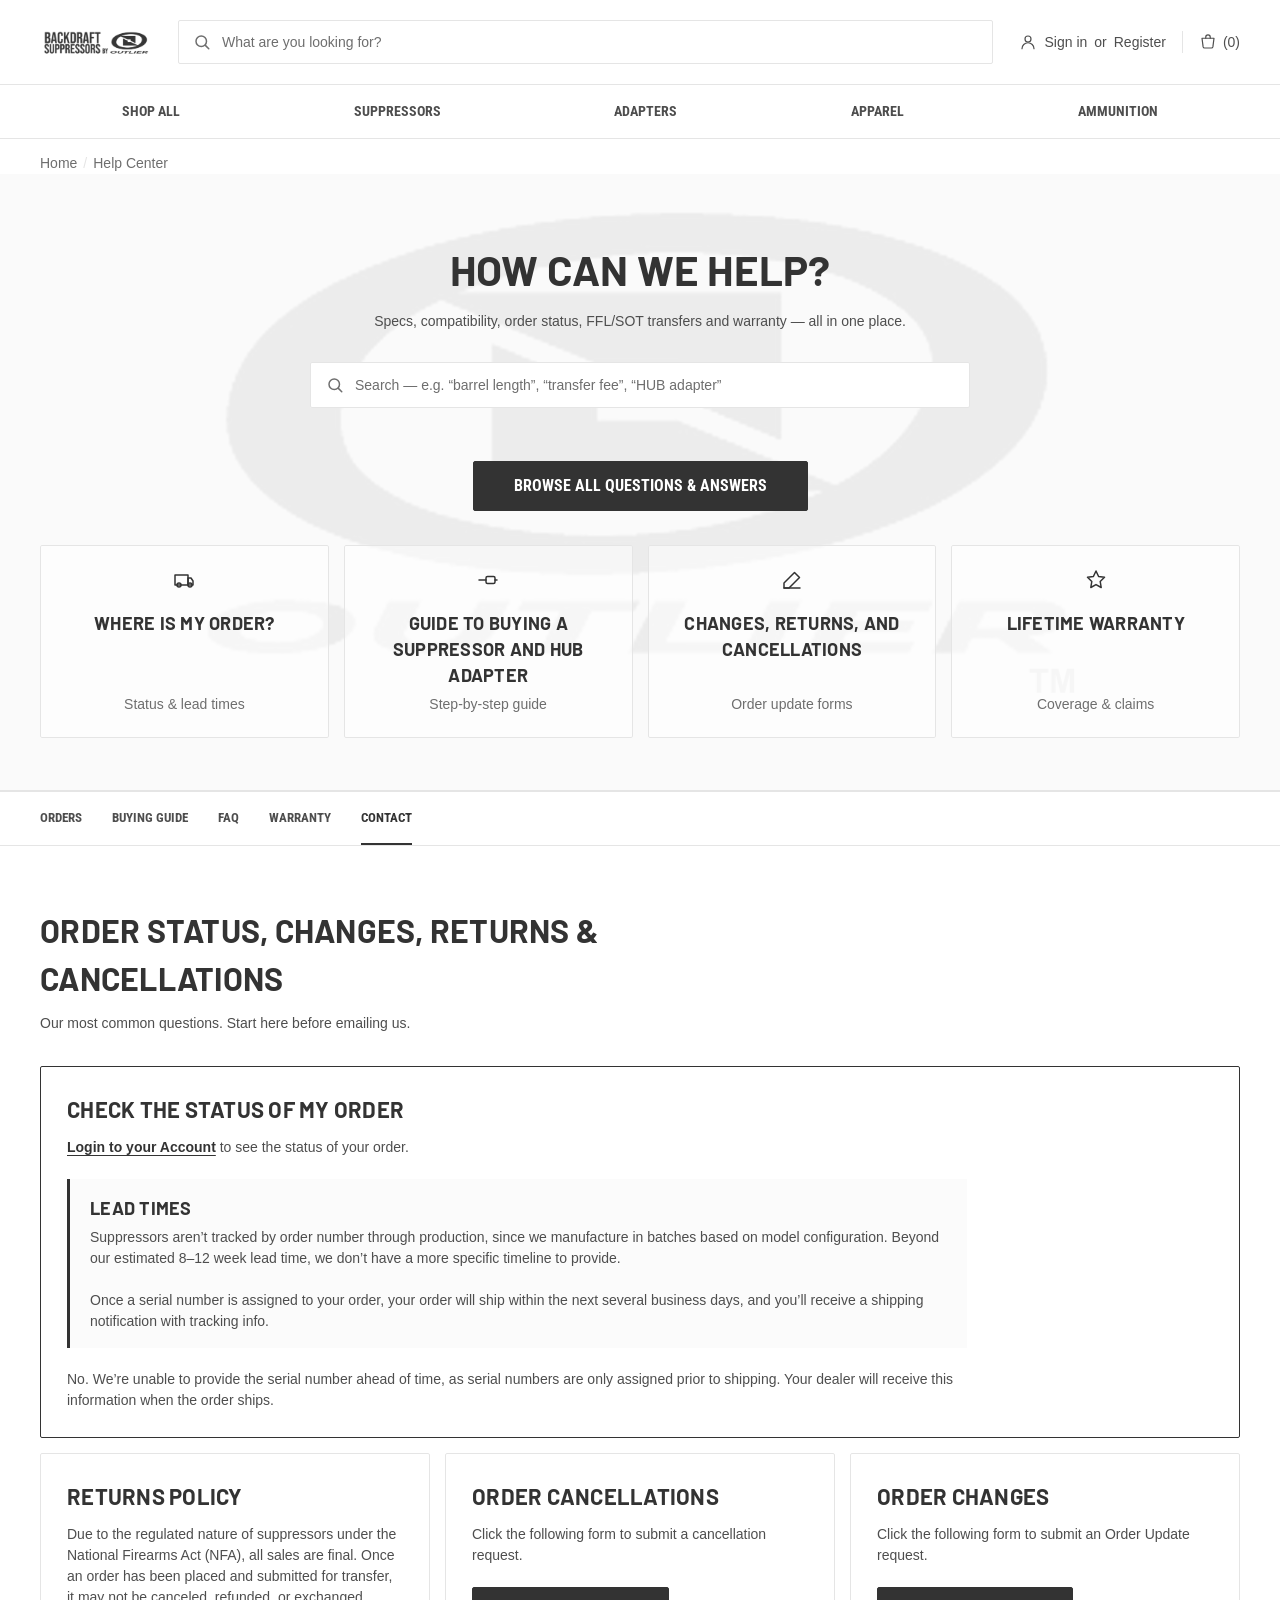
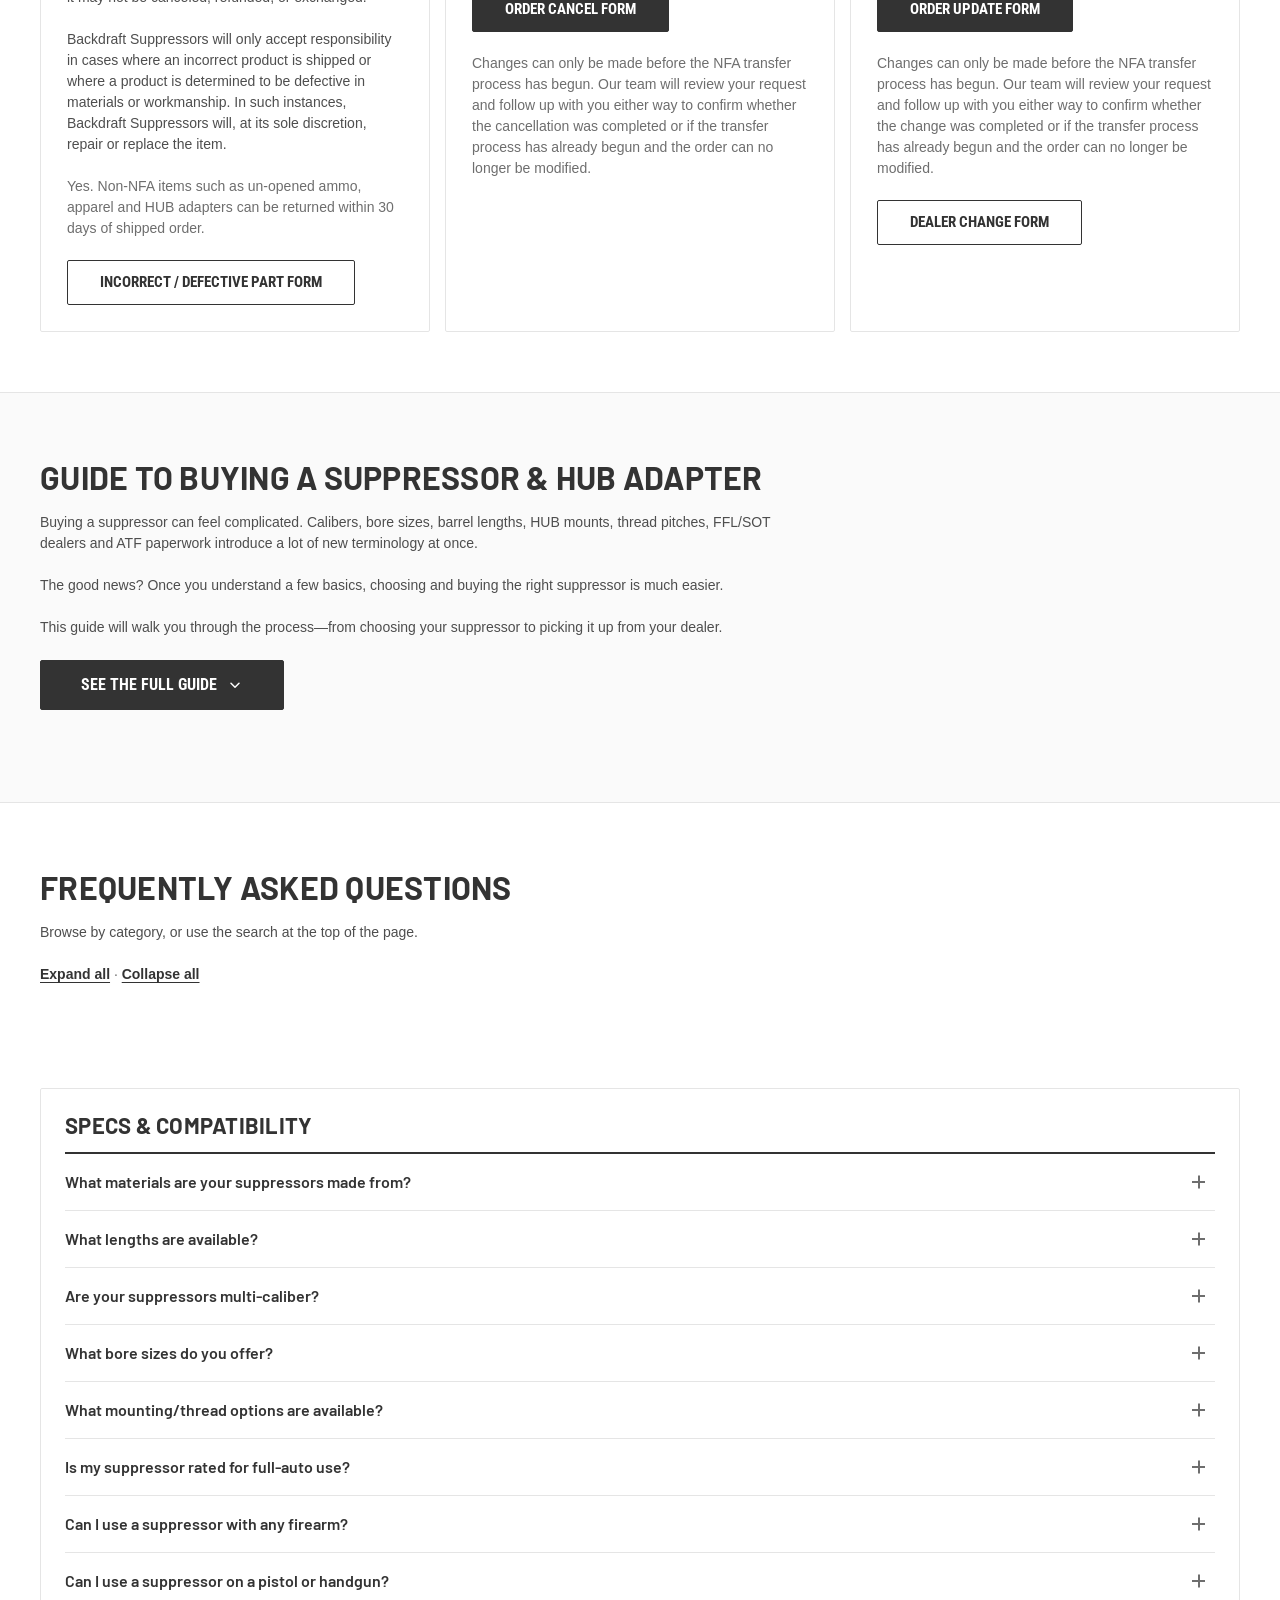
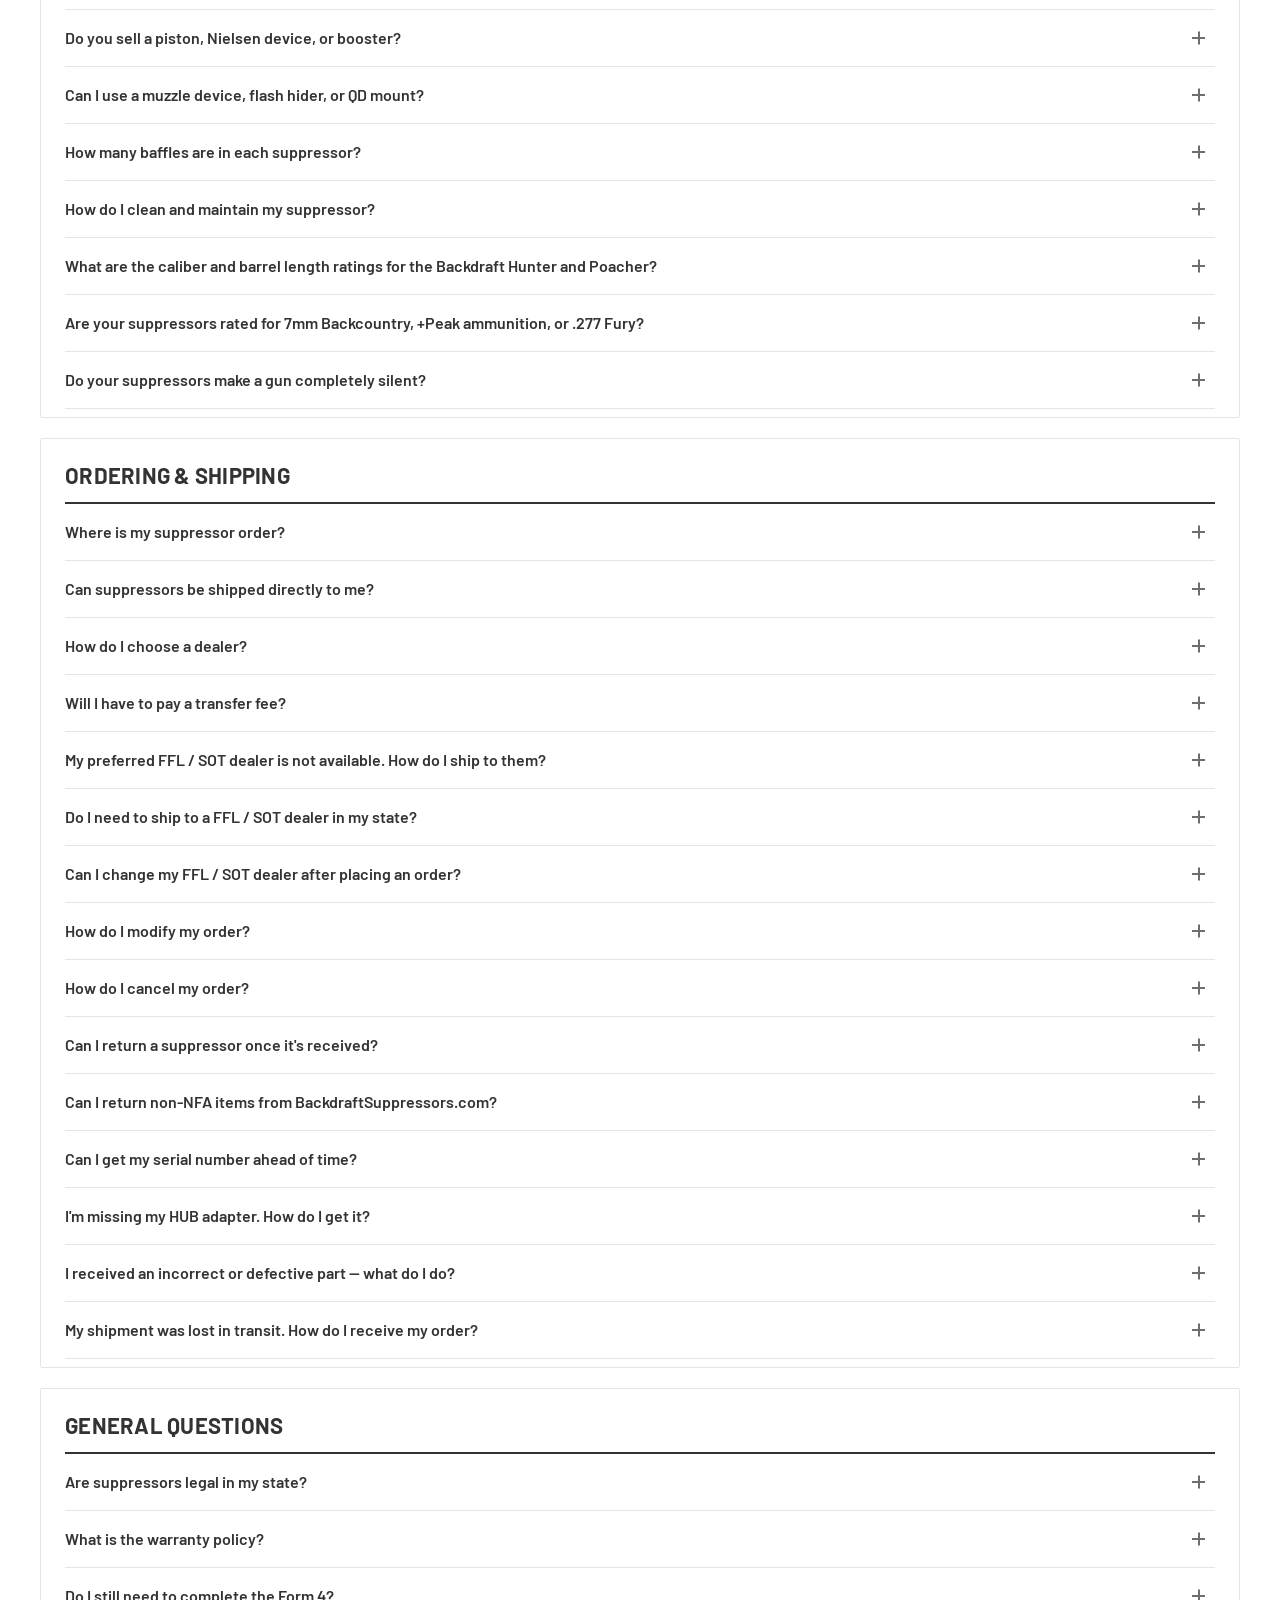
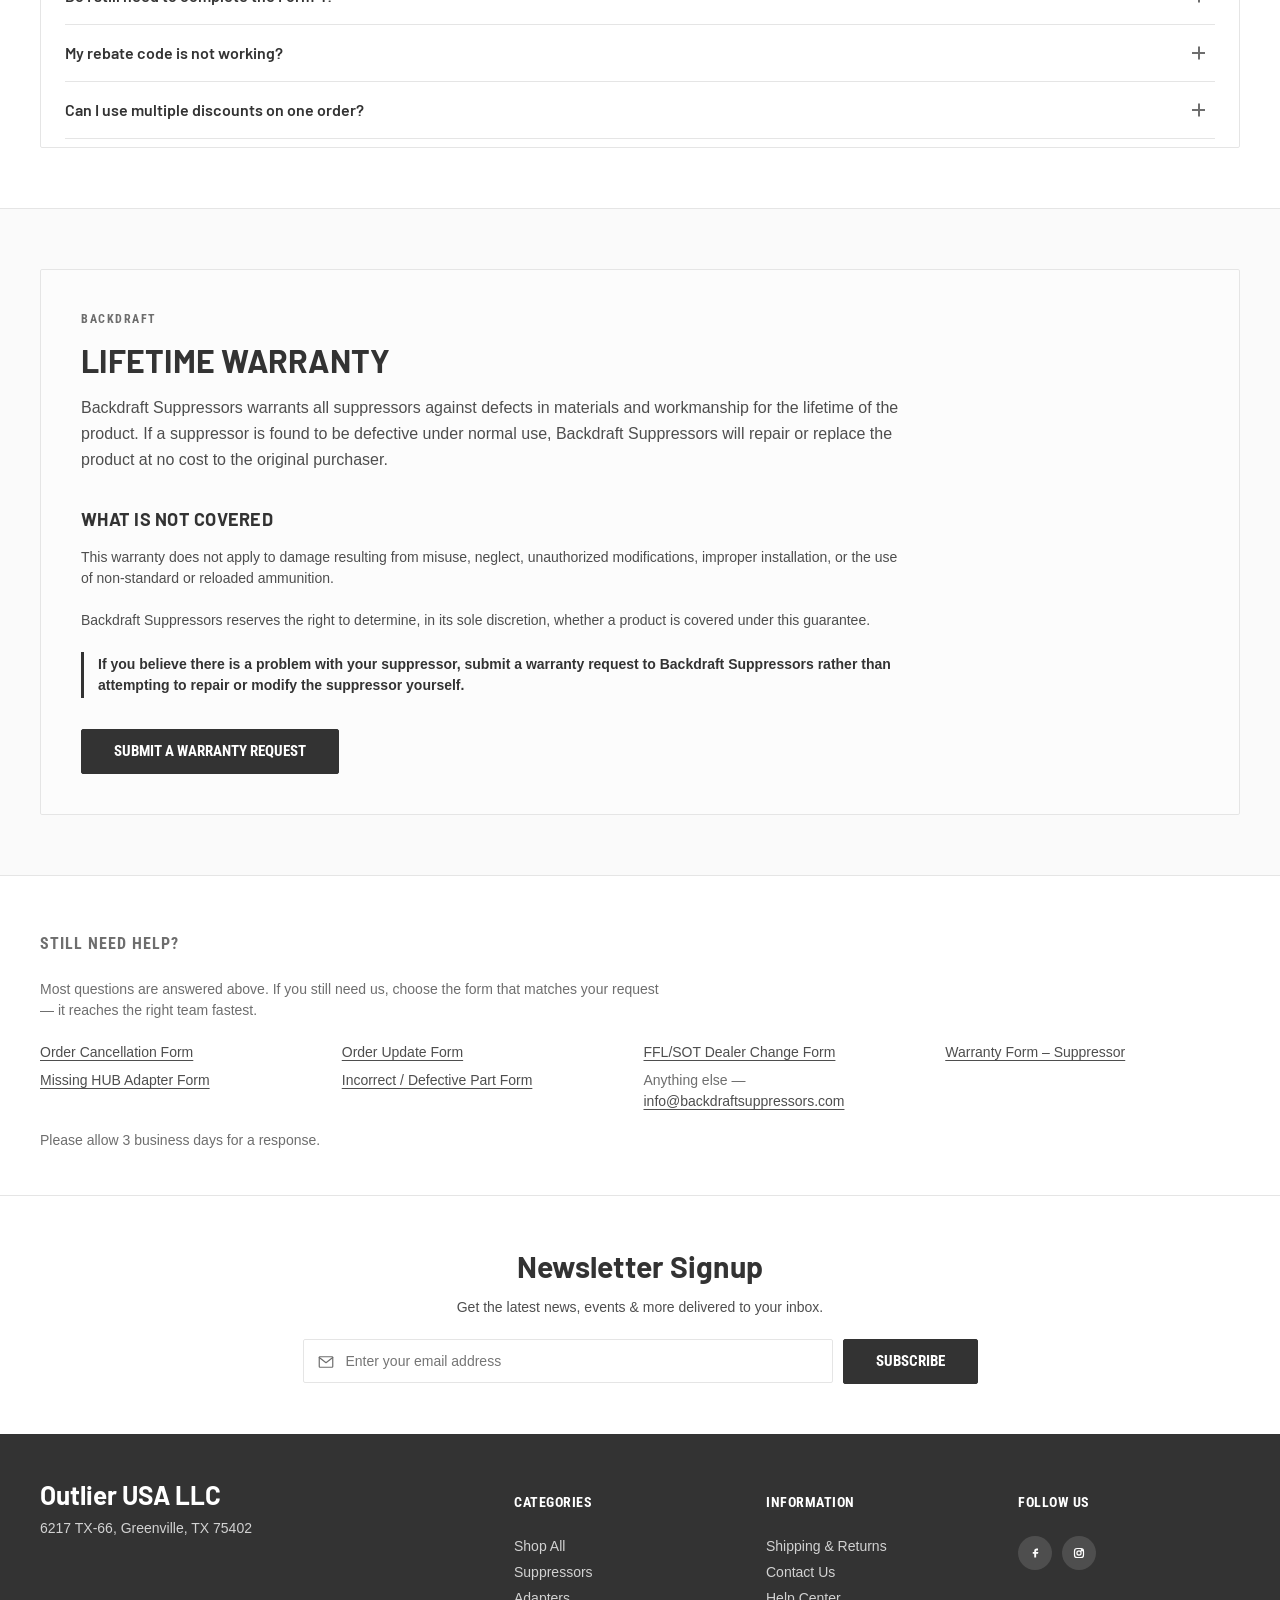
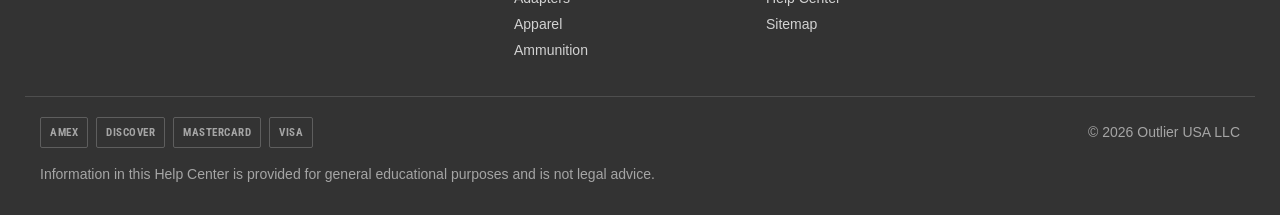
==== commit ff758880: "Wire the Order Cancel and Order Update HubSpot forms The last two form URLs arrived, so the six plac" ====
--- a/index.html
+++ b/index.html
@@ -8,7 +8,7 @@
 <link rel="preconnect" href="https://fonts.googleapis.com">
 <link rel="preconnect" href="https://fonts.gstatic.com" crossorigin>
 <link href="https://fonts.googleapis.com/css?family=Roboto+Condensed:400,600,700%7CBarlow:400,600,700&display=swap" rel="stylesheet">
-<link rel="stylesheet" href="styles.css?v=12">
+<link rel="stylesheet" href="styles.css?v=13">
 </head>
 <body>
 
@@ -152,16 +152,14 @@
         <article class="order-card" id="cancel">
           <h3>Order Cancellations</h3>
           <p>Click the following form to submit a cancellation request.</p>
-          <p><a class="btn btn-primary" data-pending href="#" aria-disabled="true">Order Cancel Form</a></p>
-          <!-- HubSpot URL goes on the button above -->
+          <p><a class="btn btn-primary" href="https://c5bz3.share-na2.hsforms.com/2OMsXyO2pRqSjf1NFEd6ESw" target="_blank" rel="noopener">Order Cancel Form</a></p>
           <p class="fine">Changes can only be made before the NFA transfer process has begun. Our team will review your request and follow up with you either way to confirm whether the cancellation was completed or if the transfer process has already begun and the order can no longer be modified.</p>
         </article>
 
         <article class="order-card" id="update">
           <h3>Order Changes</h3>
           <p>Click the following form to submit an Order Update request.</p>
-          <p><a class="btn btn-primary" data-pending href="#" aria-disabled="true">Order Update Form</a></p>
-          <!-- HubSpot URL goes on the button above -->
+          <p><a class="btn btn-primary" href="https://c5bz3.share-na2.hsforms.com/2suyVOMoXQACIQAXE8p8inA" target="_blank" rel="noopener">Order Update Form</a></p>
           <p class="fine">Changes can only be made before the NFA transfer process has begun. Our team will review your request and follow up with you either way to confirm whether the change was completed or if the transfer process has already begun and the order can no longer be modified.</p>
           <p class="mt"><a class="btn btn-ghost" href="https://c5bz3.share-na2.hsforms.com/24f3YBpmeS2KYiUS4Q83Vbw" target="_blank" rel="noopener">Dealer Change Form</a></p>
         </article>
@@ -591,15 +589,13 @@
 
         <details class="faq-item" id="faq-modify"><summary>How do I modify my order?</summary><div class="faq-a">
           <p>Click the following form to submit an Order Update request.</p>
-          <p><a class="btn btn-primary" data-pending href="#" aria-disabled="true">Order Update Form</a></p>
-          <!-- HubSpot URL goes on the button above -->
+          <p><a class="btn btn-primary" href="https://c5bz3.share-na2.hsforms.com/2suyVOMoXQACIQAXE8p8inA" target="_blank" rel="noopener">Order Update Form</a></p>
           <p class="fine">Changes can only be made before the NFA transfer process has begun. Our team will review your request and follow up with you either way to confirm whether the change was completed or if the transfer process has already begun and the order can no longer be modified.</p>
         </div></details>
 
         <details class="faq-item" id="faq-cancelorder"><summary>How do I cancel my order?</summary><div class="faq-a">
           <p>Click the following form to submit a cancellation request.</p>
-          <p><a class="btn btn-primary" data-pending href="#" aria-disabled="true">Order Cancellation Form</a></p>
-          <!-- HubSpot URL goes on the button above -->
+          <p><a class="btn btn-primary" href="https://c5bz3.share-na2.hsforms.com/2OMsXyO2pRqSjf1NFEd6ESw" target="_blank" rel="noopener">Order Cancellation Form</a></p>
           <p class="fine">Changes can only be made before the NFA transfer process has begun. Our team will review your request and follow up with you either way to confirm whether the cancellation was completed or if the transfer process has already begun and the order can no longer be modified.</p>
         </div></details>
 
@@ -682,8 +678,8 @@
       <h2 class="contact-title">Still need help?</h2>
       <p class="contact-lede">Most questions are answered above. If you still need us, choose the form that matches your request — it reaches the right team fastest.</p>
       <ul class="contact-list">
-        <li><a data-pending href="#" aria-disabled="true">Order Cancellation Form</a> <!-- HubSpot URL --></li>
-        <li><a data-pending href="#" aria-disabled="true">Order Update Form</a> <!-- HubSpot URL --></li>
+        <li><a href="https://c5bz3.share-na2.hsforms.com/2OMsXyO2pRqSjf1NFEd6ESw" target="_blank" rel="noopener">Order Cancellation Form</a></li>
+        <li><a href="https://c5bz3.share-na2.hsforms.com/2suyVOMoXQACIQAXE8p8inA" target="_blank" rel="noopener">Order Update Form</a></li>
         <li><a href="https://c5bz3.share-na2.hsforms.com/24f3YBpmeS2KYiUS4Q83Vbw" target="_blank" rel="noopener">FFL/SOT Dealer Change Form</a></li>
         <li><a href="https://c5bz3.share-na2.hsforms.com/2MconIUMuRn2_E1BfSwZheQ" target="_blank" rel="noopener">Warranty Form &ndash; Suppressor</a></li>
         <li><a href="https://c5bz3.share-na2.hsforms.com/2bT4gVeynQpOLsNu1st9Z4g" target="_blank" rel="noopener">Missing HUB Adapter Form</a></li>
@@ -766,6 +762,6 @@
 
 <button class="to-top" id="to-top" hidden aria-label="Back to top">&uarr;</button>
 
-<script src="app.js?v=12"></script>
+<script src="app.js?v=13"></script>
 </body>
 </html>
--- a/styles.css
+++ b/styles.css
@@ -403,12 +403,6 @@
 @media (prefers-reduced-motion: reduce) { .btn-chev { transition: none; } }
 .btn-ghost { background: #fff; color: var(--ink); }
 .btn-ghost:hover { background: var(--ink); color: #fff; }
-.btn[data-pending] {
-  background: #fff; color: var(--muted);
-  border-color: var(--line); cursor: not-allowed;
-}
-a[data-pending] { color: var(--muted); cursor: not-allowed; }
-.contact-list a[data-pending] { text-decoration: none; border-bottom: 1px dashed var(--line); }
 
 /* ---------- Guide ---------- */
 .guide-layout { display: grid; grid-template-columns: 260px 1fr; gap: 48px; align-items: start; }
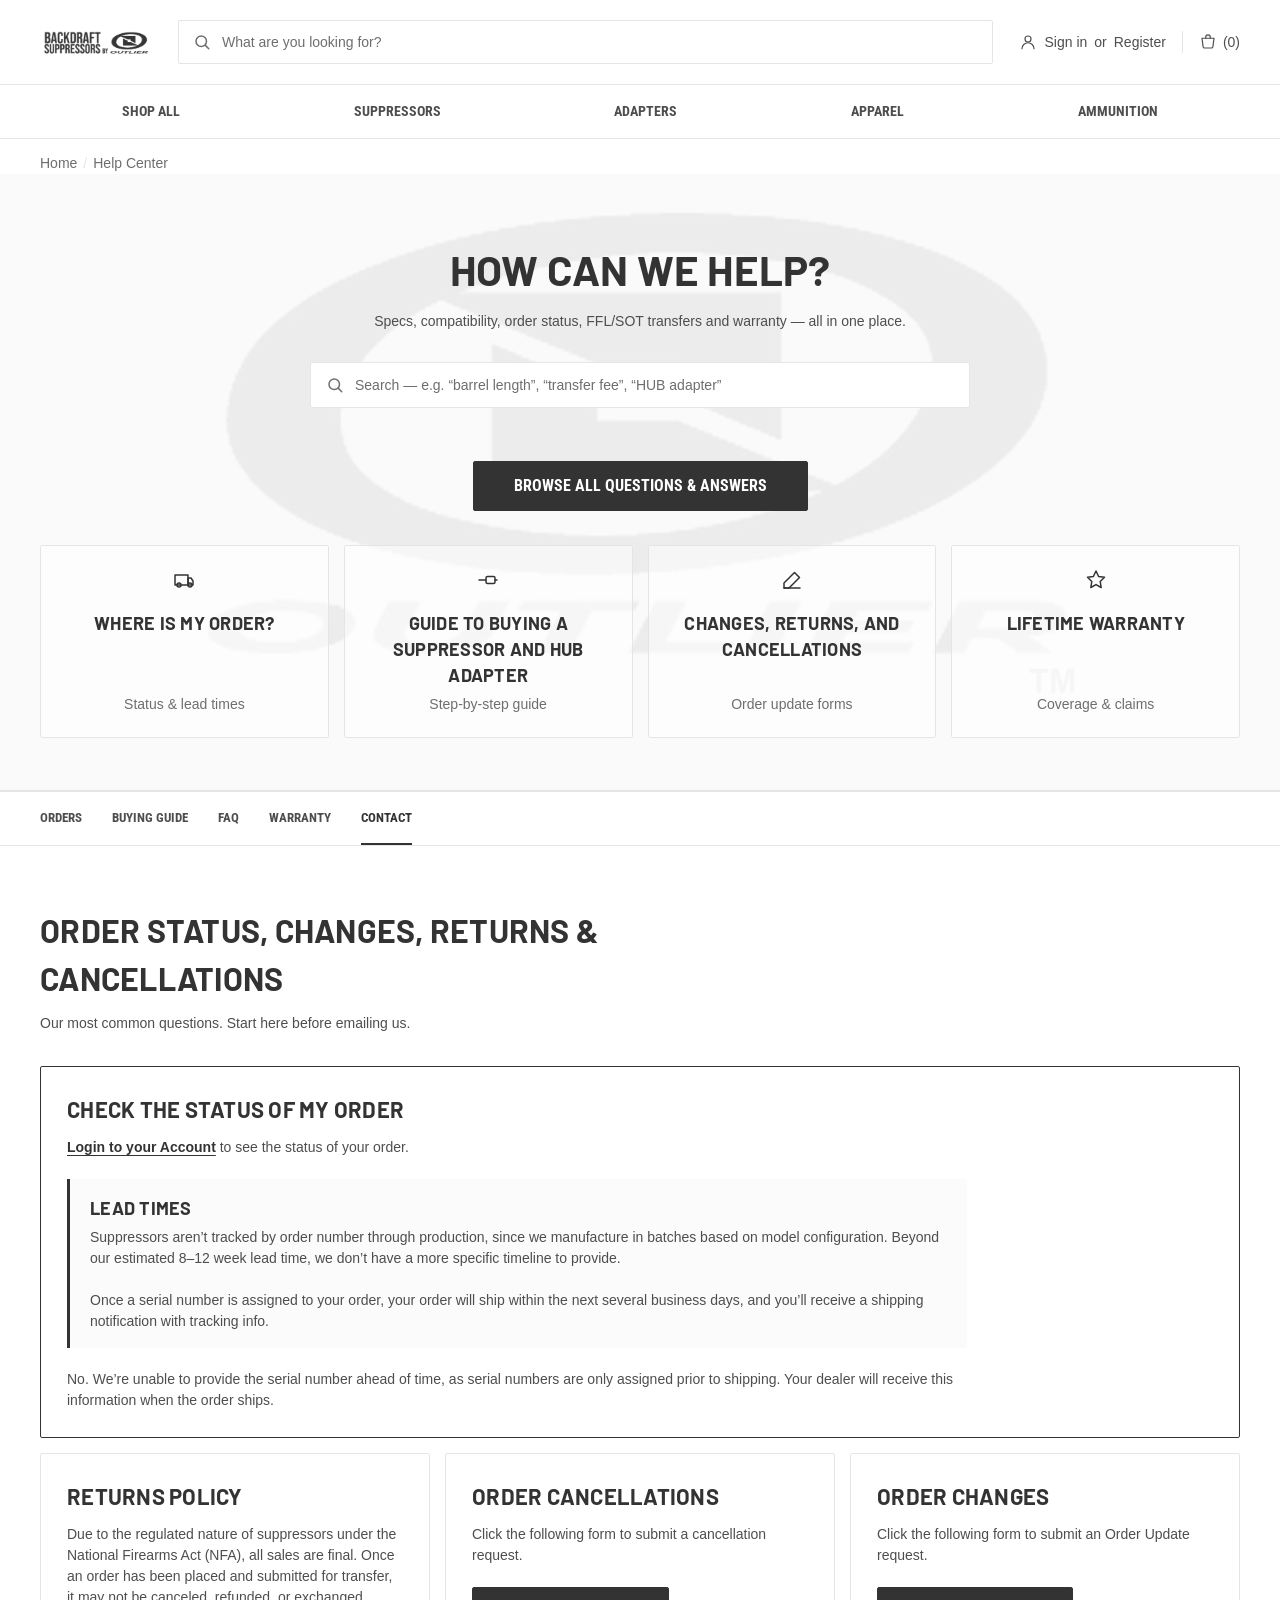
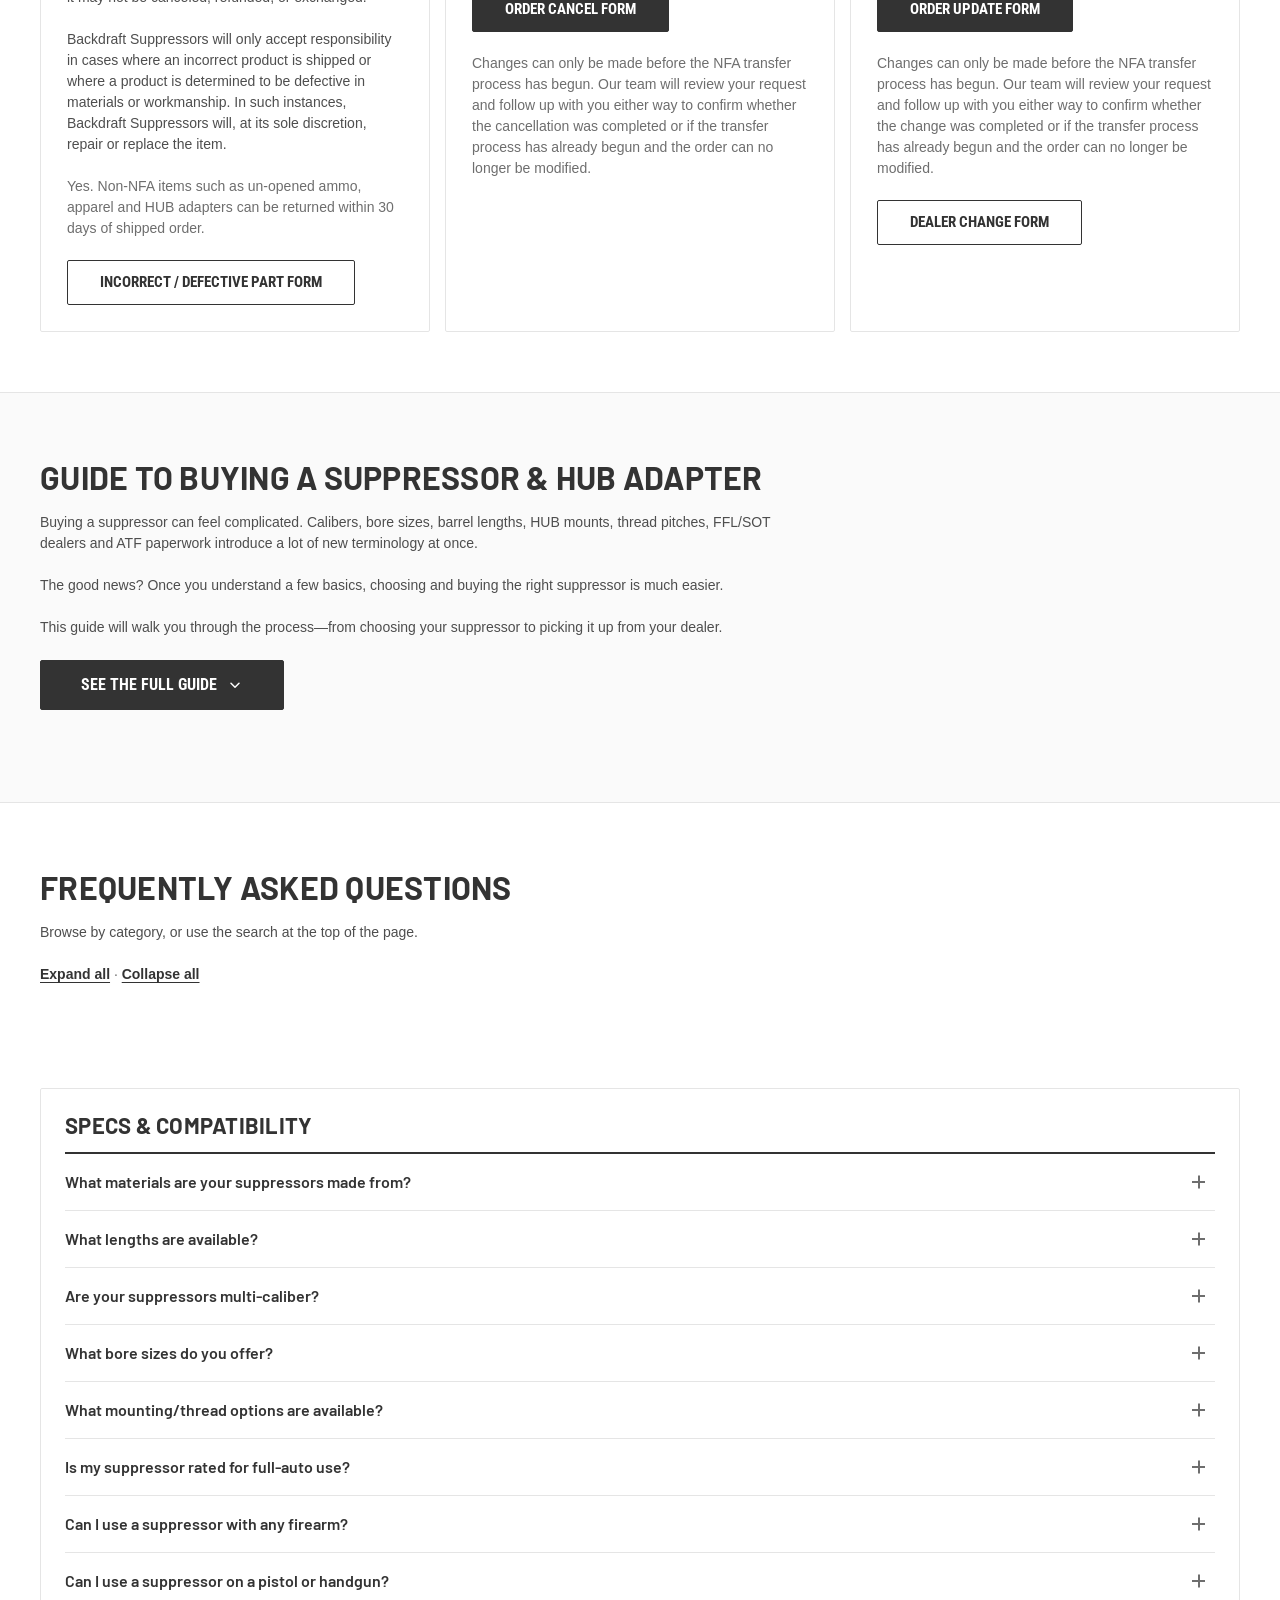
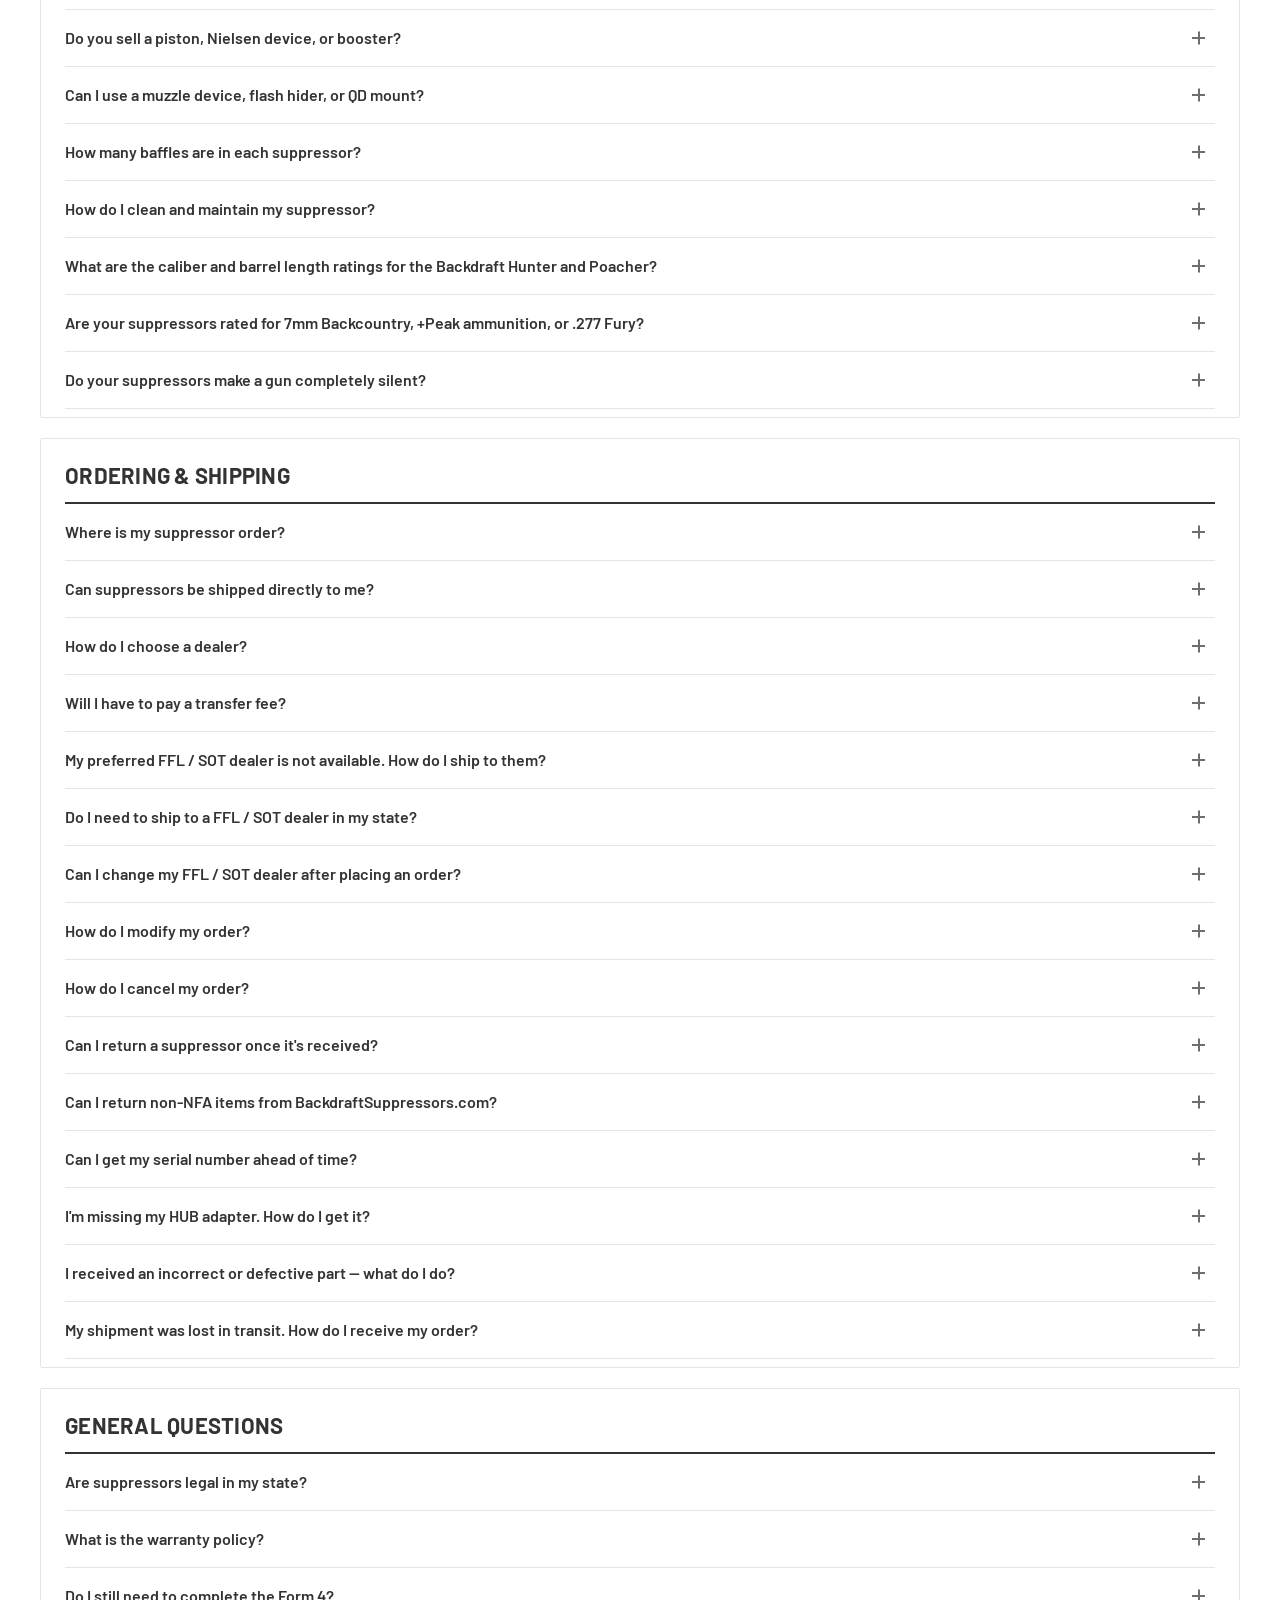
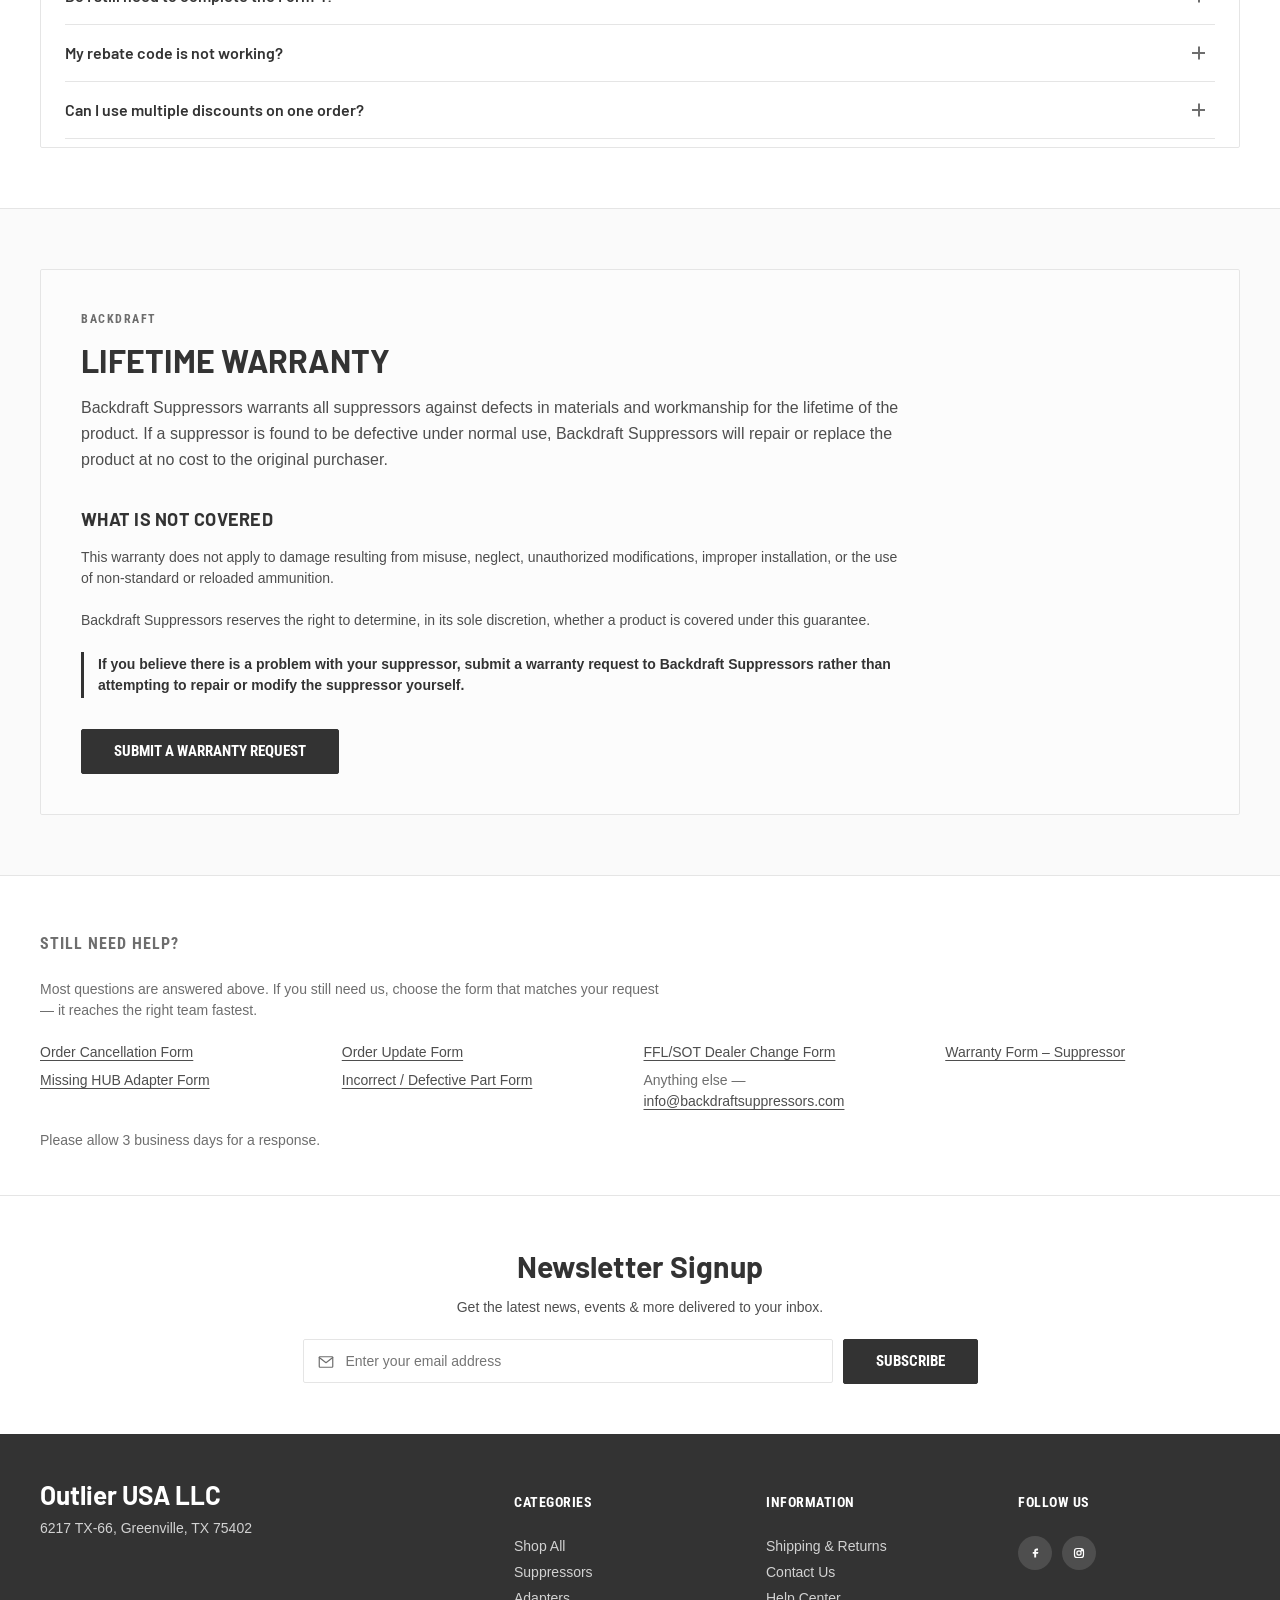
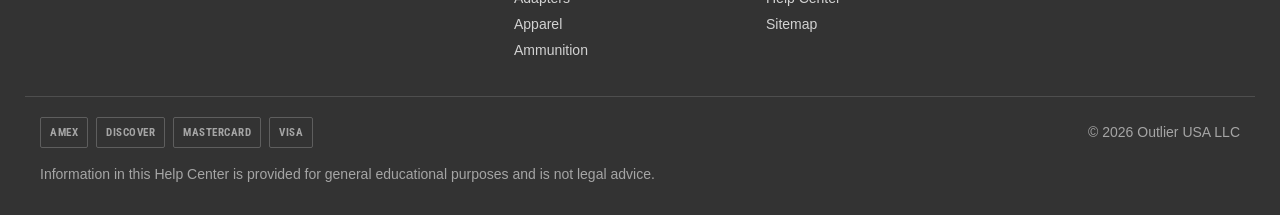
==== commit ffb95d91: "Search now shows the answers, not just a count Client feedback: typing only reported how many matche" ====
--- a/index.html
+++ b/index.html
@@ -8,7 +8,7 @@
 <link rel="preconnect" href="https://fonts.googleapis.com">
 <link rel="preconnect" href="https://fonts.gstatic.com" crossorigin>
 <link href="https://fonts.googleapis.com/css?family=Roboto+Condensed:400,600,700%7CBarlow:400,600,700&display=swap" rel="stylesheet">
-<link rel="stylesheet" href="styles.css?v=13">
+<link rel="stylesheet" href="styles.css?v=16">
 </head>
 <body>
 
@@ -80,6 +80,12 @@
         <button type="button" class="search-clear" id="search-clear" hidden aria-label="Clear search">&times;</button>
       </form>
       <p class="search-status" id="search-status" role="status" aria-live="polite"></p>
+
+      <!-- Search results: the answers themselves, so nobody has to go hunting. -->
+      <section class="results" id="results" hidden aria-labelledby="results-title">
+        <h2 class="sr-only" id="results-title">Search results</h2>
+        <div id="results-list"></div>
+      </section>
 
       <p class="hero-cta">
         <a class="btn btn-primary btn-lg" href="#faq">Browse all questions &amp; answers</a>
@@ -651,8 +657,6 @@
           <p>No — only one discount per order. We don’t allow discount stacking.</p>
         </div></details>
       </div>
-
-      <p class="no-results" id="no-results" hidden>No matches. Try a different term, or <a class="inline-link" href="#contact">contact us</a>.</p>
     </div>
   </section>
 
@@ -762,6 +766,6 @@
 
 <button class="to-top" id="to-top" hidden aria-label="Back to top">&uarr;</button>
 
-<script src="app.js?v=13"></script>
+<script src="app.js?v=16"></script>
 </body>
 </html>
--- a/styles.css
+++ b/styles.css
@@ -405,8 +405,8 @@
 .btn-ghost:hover { background: var(--ink); color: #fff; }
 
 /* ---------- Guide ---------- */
-.guide-layout { display: grid; grid-template-columns: 260px 1fr; gap: 48px; align-items: start; }
-@media (max-width: 960px) { .guide-layout { grid-template-columns: 1fr; gap: 26px; } }
+.guide-layout { display: grid; grid-template-columns: 260px minmax(0, 1fr); gap: 48px; align-items: start; }
+@media (max-width: 960px) { .guide-layout { grid-template-columns: minmax(0, 1fr); gap: 26px; } }
 
 .guide-nav {
   position: sticky; top: 64px;
@@ -496,6 +496,11 @@
 
 /* ---------- Tables ---------- */
 .table-scroll { overflow-x: auto; }
+@media (max-width: 720px) {
+  /* A ratings table is wider than a phone; let it scroll on its own. */
+  .guide-step .data-table,
+  .faq-a .data-table { display: block; overflow-x: auto; }
+}
 .data-table { width: 100%; border-collapse: collapse; margin: 21px 0; }
 .data-table th, .data-table td {
   text-align: left; padding: 11px 15px;
@@ -568,7 +573,6 @@
 .faq-a p { margin-bottom: 14px; }
 .faq-a .data-table { margin-top: 0; }
 
-.no-results { color: var(--muted); padding: 20px 0; }
 
 /* ---------- Warranty ---------- */
 .warranty-panel {
@@ -685,9 +689,6 @@
 }
 .to-top:hover { background: #000; }
 
-/* ---------- Search filtering state ---------- */
-body.is-searching .is-hidden { display: none !important; }
-
 /* ==========================================================================
    Motion
    Entrances run on load above the fold and on scroll below it. Everything
@@ -738,23 +739,13 @@
 }
 .to-top.is-shown { opacity: 1; transform: none; pointer-events: auto; }
 
-/* ---------- Filtered items ---------- */
-@keyframes hit-in { from { opacity: 0; } to { opacity: 1; } }
-body.is-searching .faq-item:not(.is-hidden),
-body.is-searching .guide-step:not(.is-hidden) {
-  animation: hit-in .25s ease both;
-}
-
 @media (prefers-reduced-motion: reduce) {
-  .js .hero .eyebrow, .js .hero h1, .js .hero-sub,
+  .js .hero h1, .js .hero-sub,
   .js .hero .search, .js .hero .search-status,
-  .js .hero .hero-cta, .js .hero .tile,
-  body.is-searching .faq-item:not(.is-hidden),
-  body.is-searching .guide-step:not(.is-hidden) { animation: none; }
+  .js .hero .hero-cta, .js .hero .tile { animation: none; }
   .js .reveal { opacity: 1; transform: none; transition: none; }
   .tile:hover { transform: none; }
-  .faq-item.is-animating .faq-a,
-  .guide-step.is-animating .guide-step-body { transition: none; }
+  .faq-item.is-animating .faq-a { transition: none; }
   .to-top { transition: none; }
 }
 
@@ -769,7 +760,7 @@
 }
 .cat-jump a:hover { border-color: var(--ink); background: var(--ink); color: #fff; }
 
-/* A linked answer is briefly marked so it is obvious where you landed. */
+/* A linked answer is marked so it is obvious where you landed. */
 .faq-item:target > summary,
 .order-card:target h3 { color: var(--accent-dark); }
 
@@ -784,3 +775,49 @@
 
 .guide-more { display: none; margin: 22px 0 0; }
 .js .guide-more { display: block; }
+
+/* ---------- Search results ----------
+   The answer itself, right under the search box, so nobody has to scroll
+   the page to find what they just searched for. */
+.results {
+  max-width: 820px; margin: 18px auto 0; text-align: left;
+  background: var(--panel); border: 1px solid var(--line);
+  border-radius: var(--radius); padding: 6px 24px;
+}
+.result { border-bottom: 1px solid var(--line-soft); }
+.result:last-of-type { border-bottom: 0; }
+.result > summary {
+  cursor: pointer; list-style: none; position: relative;
+  padding: 15px 40px 15px 0;
+  font-family: var(--head); font-weight: 600; font-size: 16px; line-height: 24px;
+  color: var(--ink);
+}
+.result > summary::-webkit-details-marker { display: none; }
+.result > summary::before,
+.result > summary::after {
+  content: ""; position: absolute; top: 50%; background: var(--muted);
+  transition: transform .25s ease;
+}
+.result > summary::after  { right: 6px; width: 13px; height: 2px; transform: translateY(-50%); }
+.result > summary::before { right: 11.5px; width: 2px; height: 13px; transform: translateY(-50%) scaleY(1); }
+.result[open] > summary::before { transform: translateY(-50%) scaleY(0); }
+.result > summary:hover { color: var(--accent-dark); }
+.result-body { padding: 0 0 18px; }
+.result-body p { margin-bottom: 12px; }
+.result-more { margin-top: 14px; font-size: 13px; }
+
+.result-heading {
+  margin: 18px 0 8px;
+  font-family: var(--cond); text-transform: uppercase; font-weight: 700;
+  font-size: 12px; letter-spacing: 1.5px; color: var(--muted);
+}
+.result-link { display: flex; gap: 12px; align-items: baseline; margin: 0 0 8px; }
+.result-link a { color: var(--ink); }
+.result-kind {
+  flex: 0 0 auto;
+  font-family: var(--cond); text-transform: uppercase; font-weight: 700;
+  font-size: 11px; letter-spacing: .5px; color: var(--muted);
+}
+.result-none { padding: 16px 0; color: var(--text); }
+
+@media (max-width: 720px) { .results { padding: 4px 18px; } }
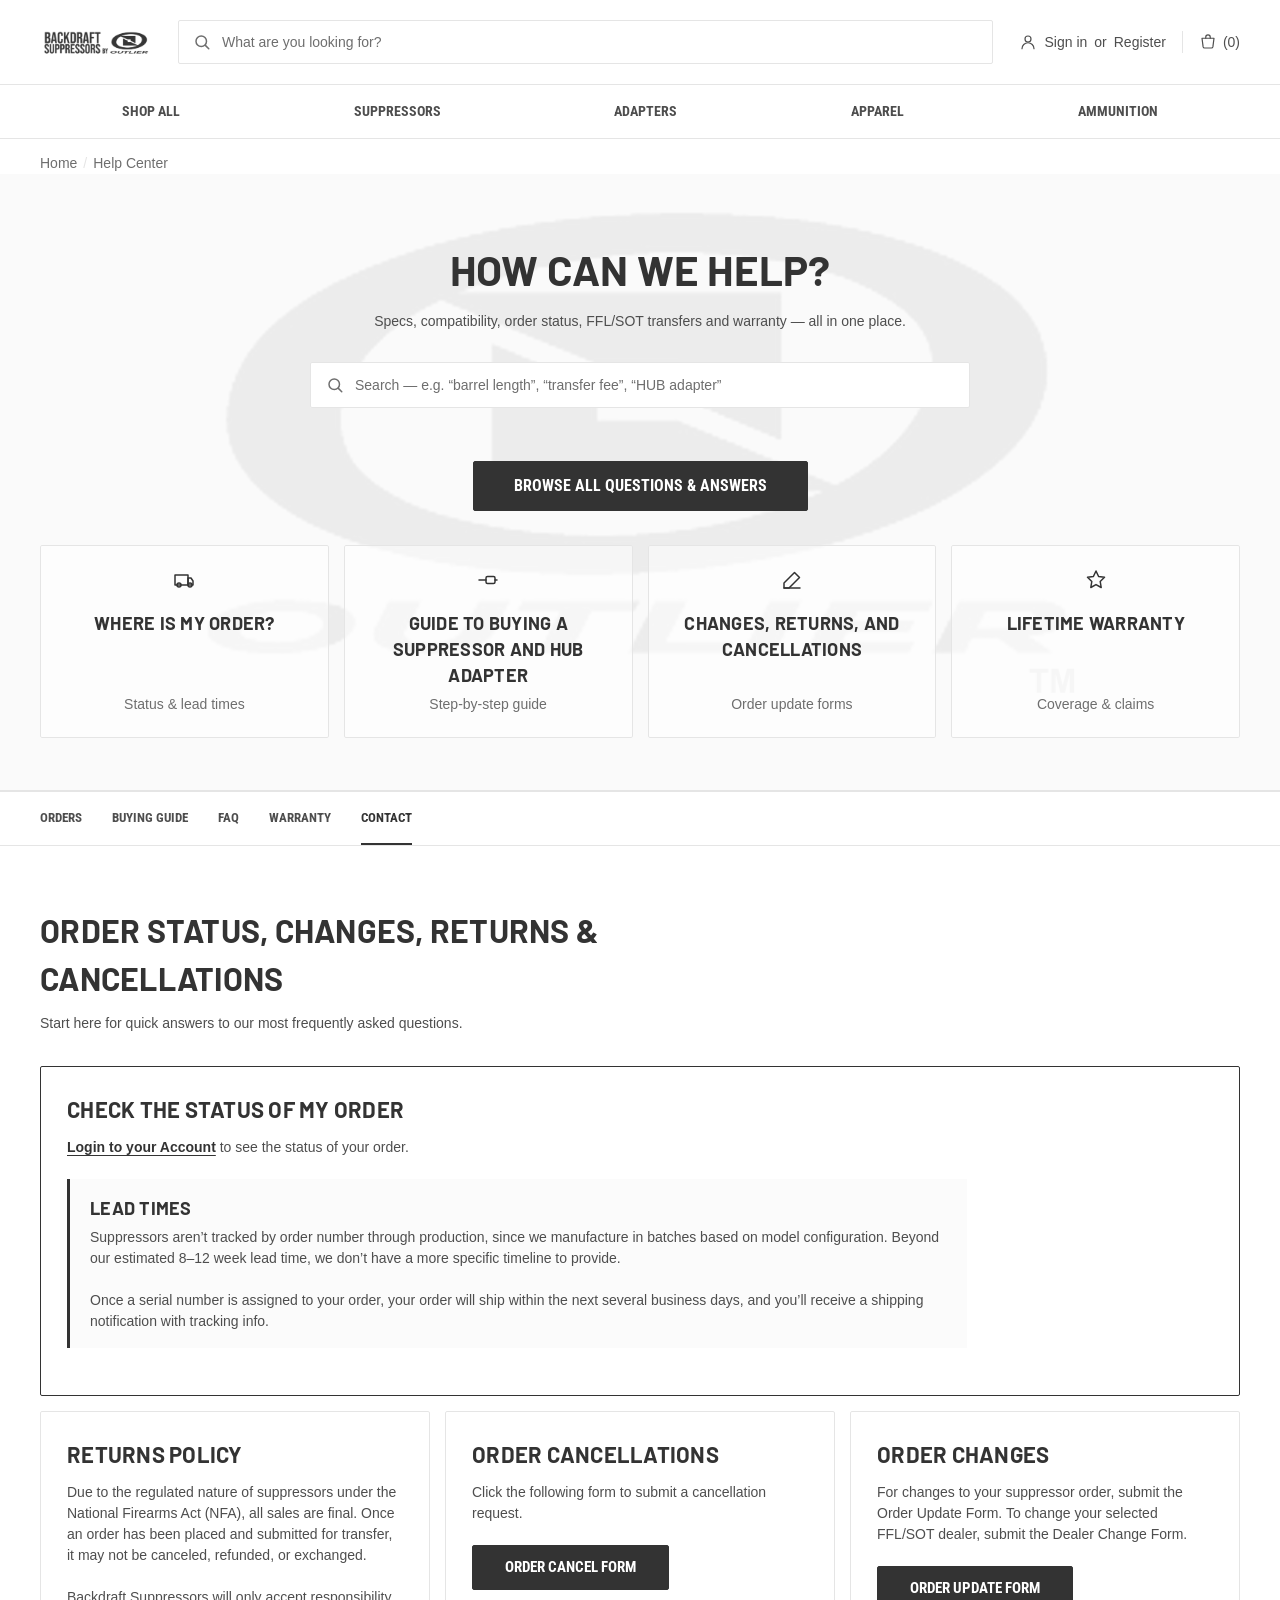
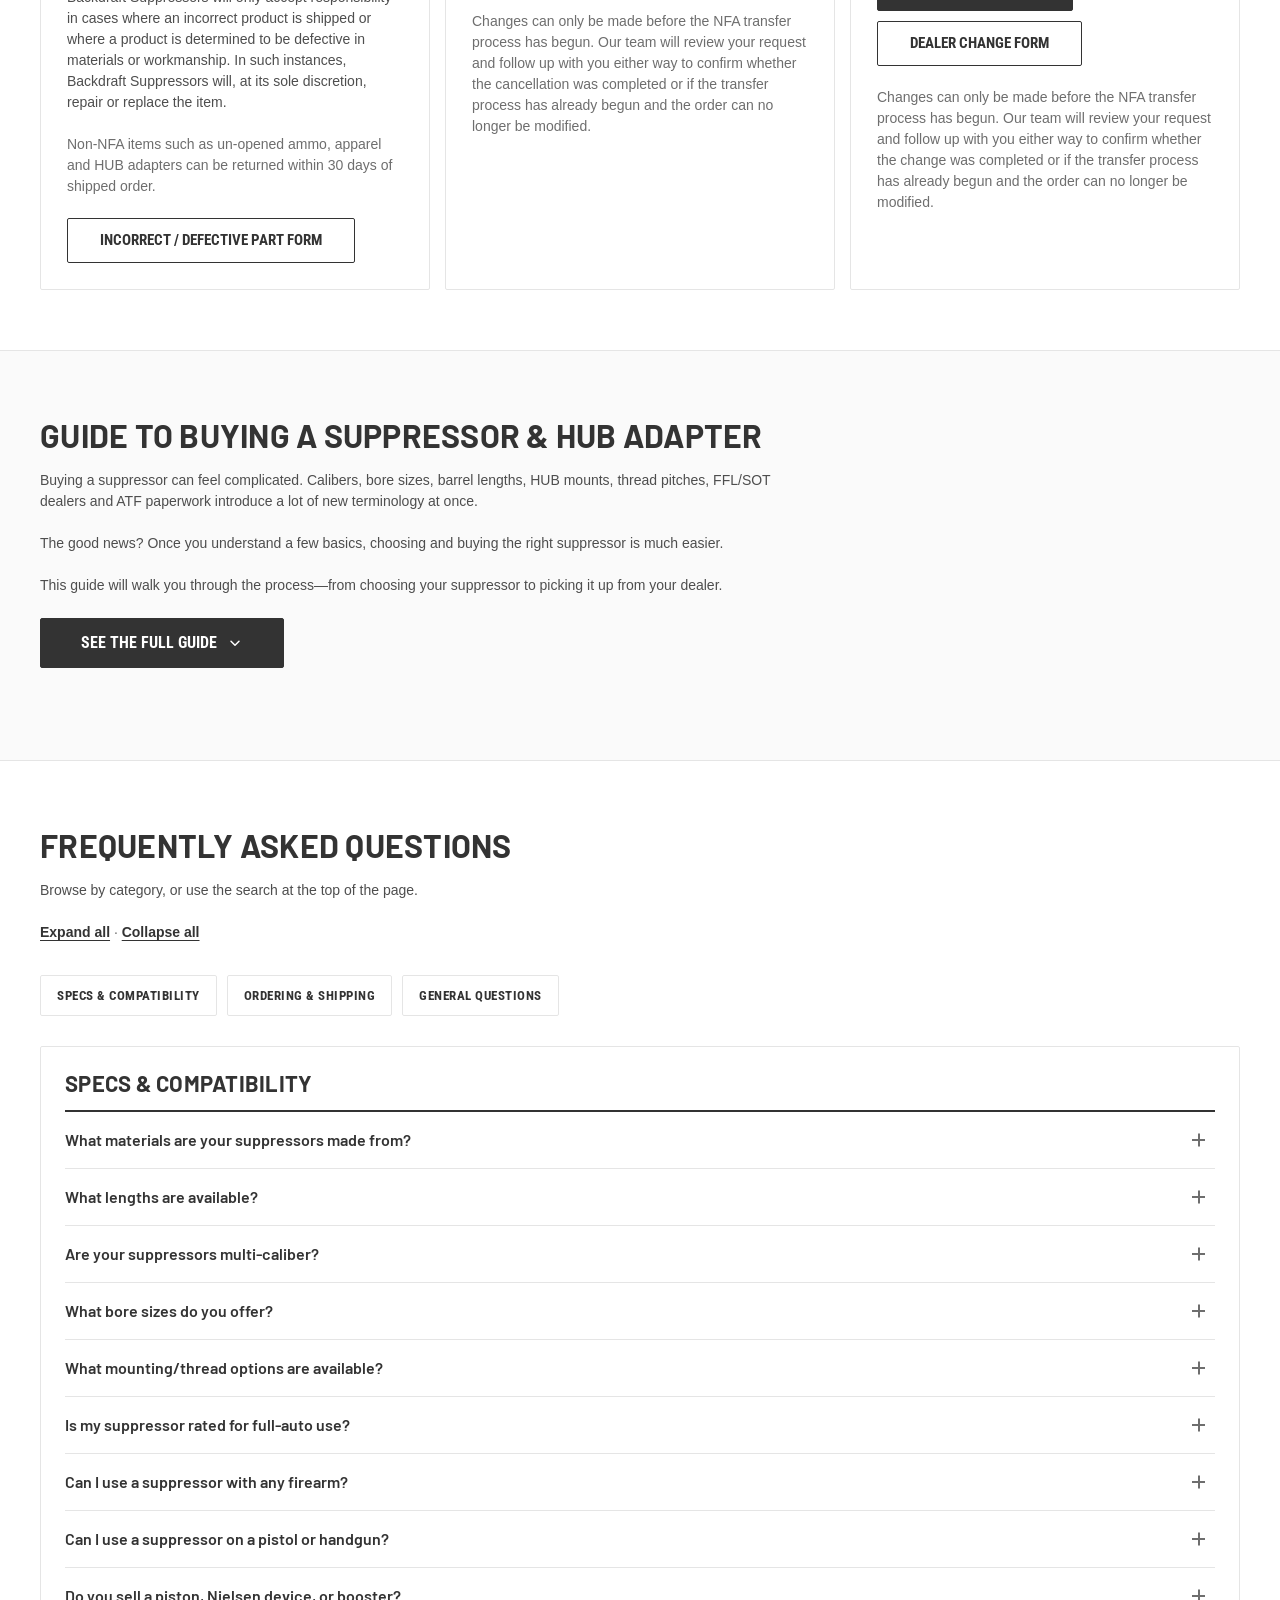
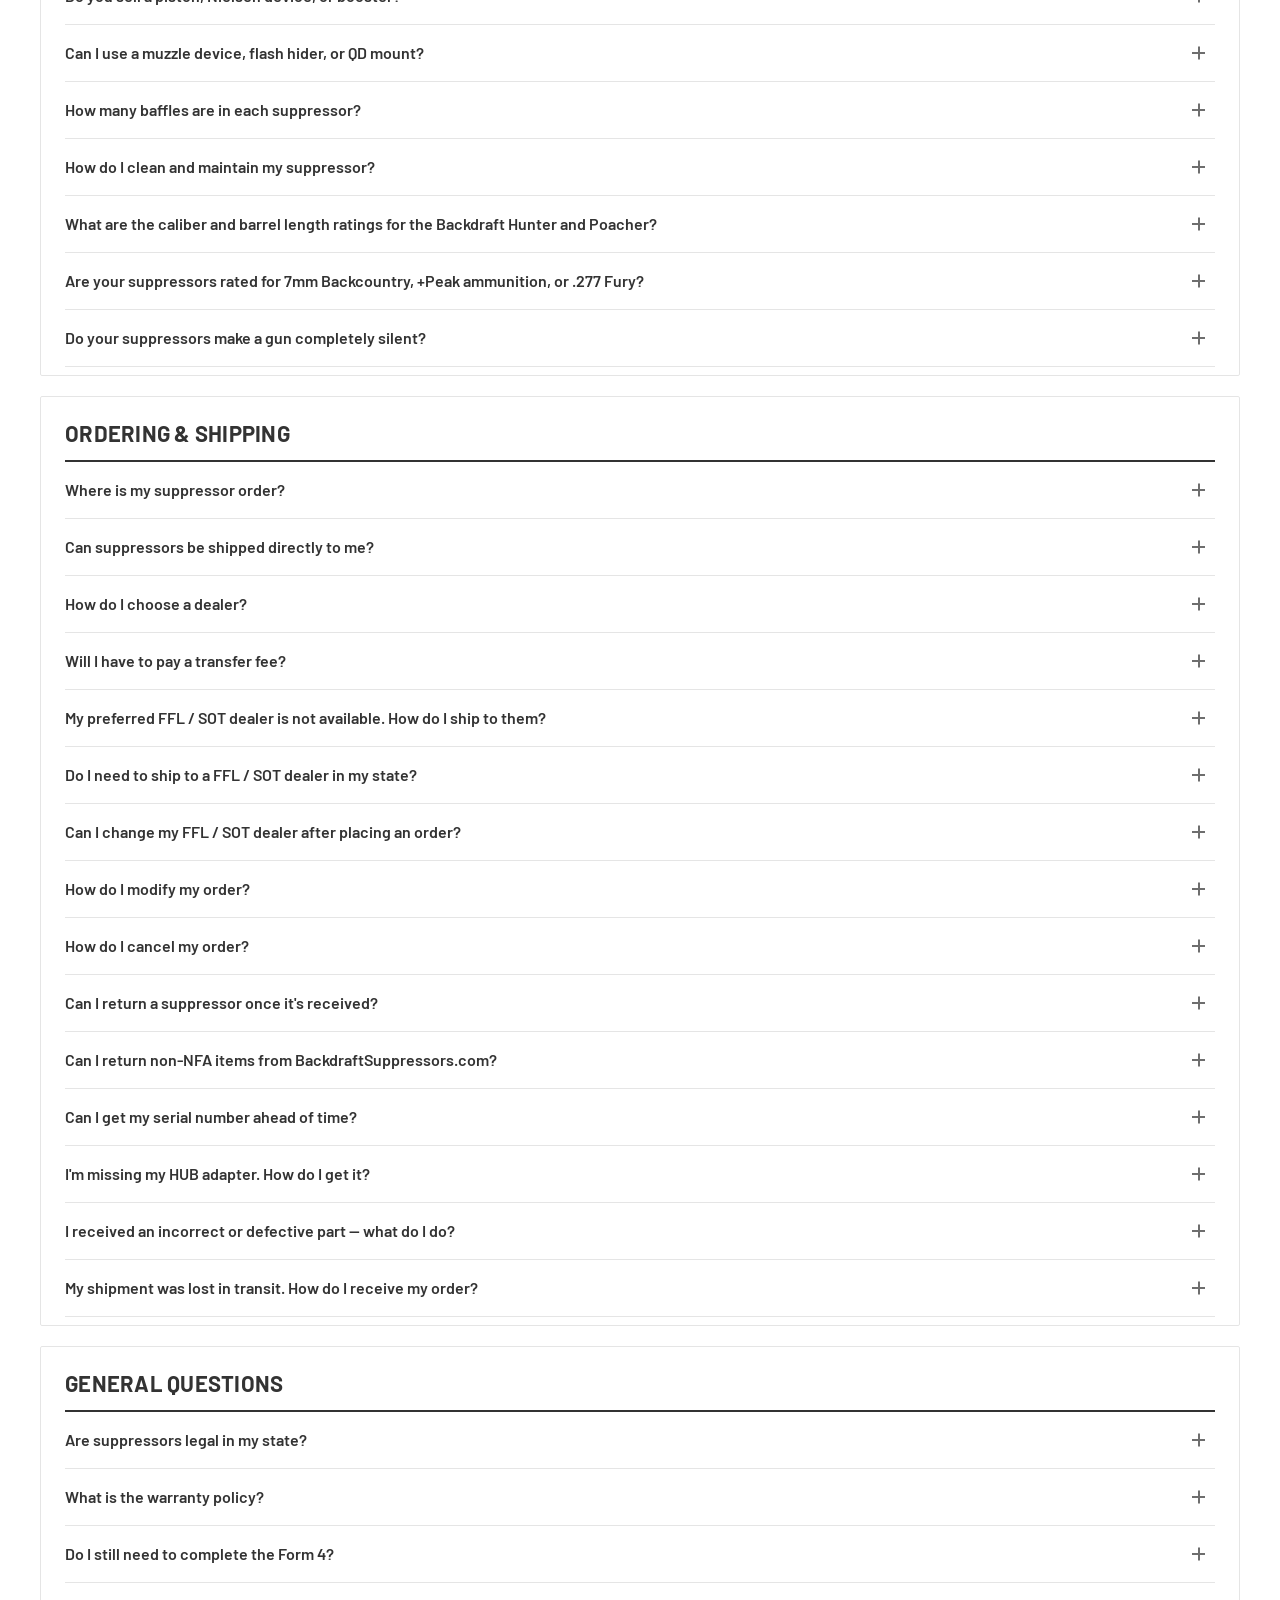
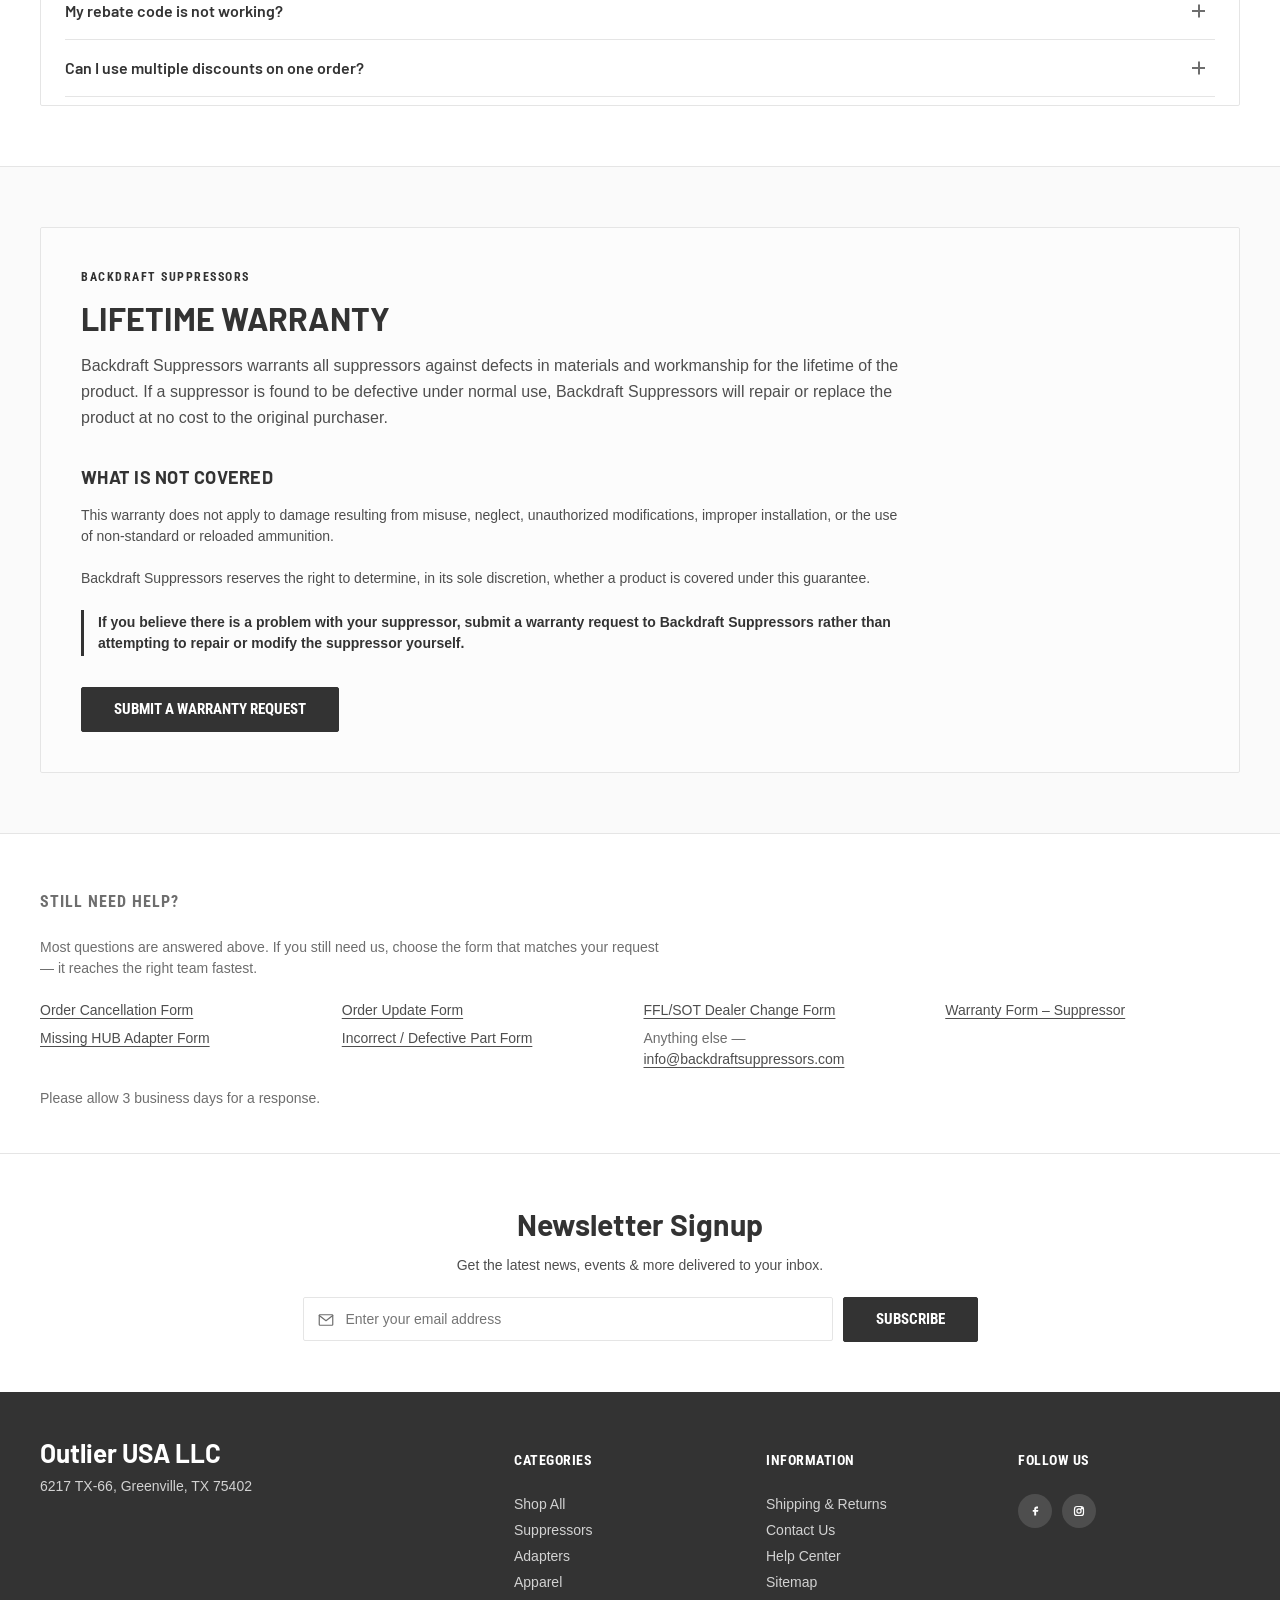
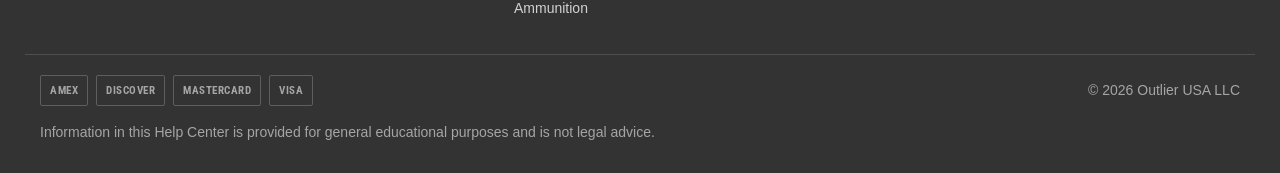
==== commit 194a8e8a: "Apply the client's five wording changes - Order section lede is now "Start here for quick answers to" ====
--- a/index.html
+++ b/index.html
@@ -8,7 +8,7 @@
 <link rel="preconnect" href="https://fonts.googleapis.com">
 <link rel="preconnect" href="https://fonts.gstatic.com" crossorigin>
 <link href="https://fonts.googleapis.com/css?family=Roboto+Condensed:400,600,700%7CBarlow:400,600,700&display=swap" rel="stylesheet">
-<link rel="stylesheet" href="styles.css?v=16">
+<link rel="stylesheet" href="styles.css?v=17">
 </head>
 <body>
 
@@ -131,7 +131,7 @@
     <div class="wrap">
       <header class="section-head">
         <h2>Order Status, Changes, Returns &amp; Cancellations</h2>
-        <p class="section-lede">Our most common questions. Start here before emailing us.</p>
+        <p class="section-lede">Start here for quick answers to our most frequently asked questions.</p>
       </header>
 
       <div class="order-grid">
@@ -144,14 +144,13 @@
             <p>Suppressors aren&rsquo;t tracked by order number through production, since we manufacture in batches based on model configuration. Beyond our estimated 8&ndash;12 week lead time, we don&rsquo;t have a more specific timeline to provide.</p>
             <p>Once a serial number is assigned to your order, your order will ship within the next several business days, and you&rsquo;ll receive a shipping notification with tracking info.</p>
           </div>
-          <p>No. We&rsquo;re unable to provide the serial number ahead of time, as serial numbers are only assigned prior to shipping. Your dealer will receive this information when the order ships.</p>
         </article>
 
         <article class="order-card" id="returns">
           <h3>Returns Policy</h3>
           <p>Due to the regulated nature of suppressors under the National Firearms Act (NFA), all sales are final. Once an order has been placed and submitted for transfer, it may not be canceled, refunded, or exchanged.</p>
           <p>Backdraft Suppressors will only accept responsibility in cases where an incorrect product is shipped or where a product is determined to be defective in materials or workmanship. In such instances, Backdraft Suppressors will, at its sole discretion, repair or replace the item.</p>
-          <p class="fine">Yes. Non-NFA items such as un-opened ammo, apparel and HUB adapters can be returned within 30 days of shipped order.</p>
+          <p class="fine">Non-NFA items such as un-opened ammo, apparel and HUB adapters can be returned within 30 days of shipped order.</p>
           <p><a class="btn btn-ghost" href="https://c5bz3.share-na2.hsforms.com/27KskekuGRcaRLHhTtfo0PQ" target="_blank" rel="noopener">Incorrect / Defective Part Form</a></p>
         </article>
 
@@ -164,10 +163,12 @@
 
         <article class="order-card" id="update">
           <h3>Order Changes</h3>
-          <p>Click the following form to submit an Order Update request.</p>
-          <p><a class="btn btn-primary" href="https://c5bz3.share-na2.hsforms.com/2suyVOMoXQACIQAXE8p8inA" target="_blank" rel="noopener">Order Update Form</a></p>
+          <p>For changes to your suppressor order, submit the Order Update Form. To change your selected FFL/SOT dealer, submit the Dealer Change Form.</p>
+          <p class="btn-stack">
+            <a class="btn btn-primary" href="https://c5bz3.share-na2.hsforms.com/2suyVOMoXQACIQAXE8p8inA" target="_blank" rel="noopener">Order Update Form</a>
+            <a class="btn btn-ghost" href="https://c5bz3.share-na2.hsforms.com/24f3YBpmeS2KYiUS4Q83Vbw" target="_blank" rel="noopener">Dealer Change Form</a>
+          </p>
           <p class="fine">Changes can only be made before the NFA transfer process has begun. Our team will review your request and follow up with you either way to confirm whether the change was completed or if the transfer process has already begun and the order can no longer be modified.</p>
-          <p class="mt"><a class="btn btn-ghost" href="https://c5bz3.share-na2.hsforms.com/24f3YBpmeS2KYiUS4Q83Vbw" target="_blank" rel="noopener">Dealer Change Form</a></p>
         </article>
 
       </div>
@@ -664,7 +665,7 @@
   <section class="section section-warranty" id="warranty" data-searchable-section>
     <div class="wrap">
       <div class="warranty-panel">
-        <p class="eyebrow">Backdraft</p>
+        <p class="eyebrow">Backdraft Suppressors</p>
         <h2>Lifetime Warranty</h2>
         <p class="lead">Backdraft Suppressors warrants all suppressors against defects in materials and workmanship for the lifetime of the product. If a suppressor is found to be defective under normal use, Backdraft Suppressors will repair or replace the product at no cost to the original purchaser.</p>
         <h3>What is not covered</h3>
@@ -766,6 +767,6 @@
 
 <button class="to-top" id="to-top" hidden aria-label="Back to top">&uarr;</button>
 
-<script src="app.js?v=16"></script>
+<script src="app.js?v=17"></script>
 </body>
 </html>
--- a/styles.css
+++ b/styles.css
@@ -256,7 +256,7 @@
   font-size: 12px; line-height: 18px; letter-spacing: 1.5px;
   color: var(--muted);
 }
-.eyebrow { margin-bottom: 8px; }
+.eyebrow { margin-bottom: 8px; color: var(--ink); }
 .hero h1 { margin-bottom: 10px; }
 .hero-sub { color: var(--text); max-width: 620px; margin: 0 auto 30px; }
 
@@ -354,6 +354,7 @@
 .order-card h3 { color: var(--ink); }
 .order-card strong { color: var(--ink); }
 .mt { margin-top: 21px; }
+.btn-stack { display: flex; flex-direction: column; align-items: flex-start; gap: 10px; }
 
 .callout {
   background: var(--panel-alt); border-left: 3px solid var(--ink);
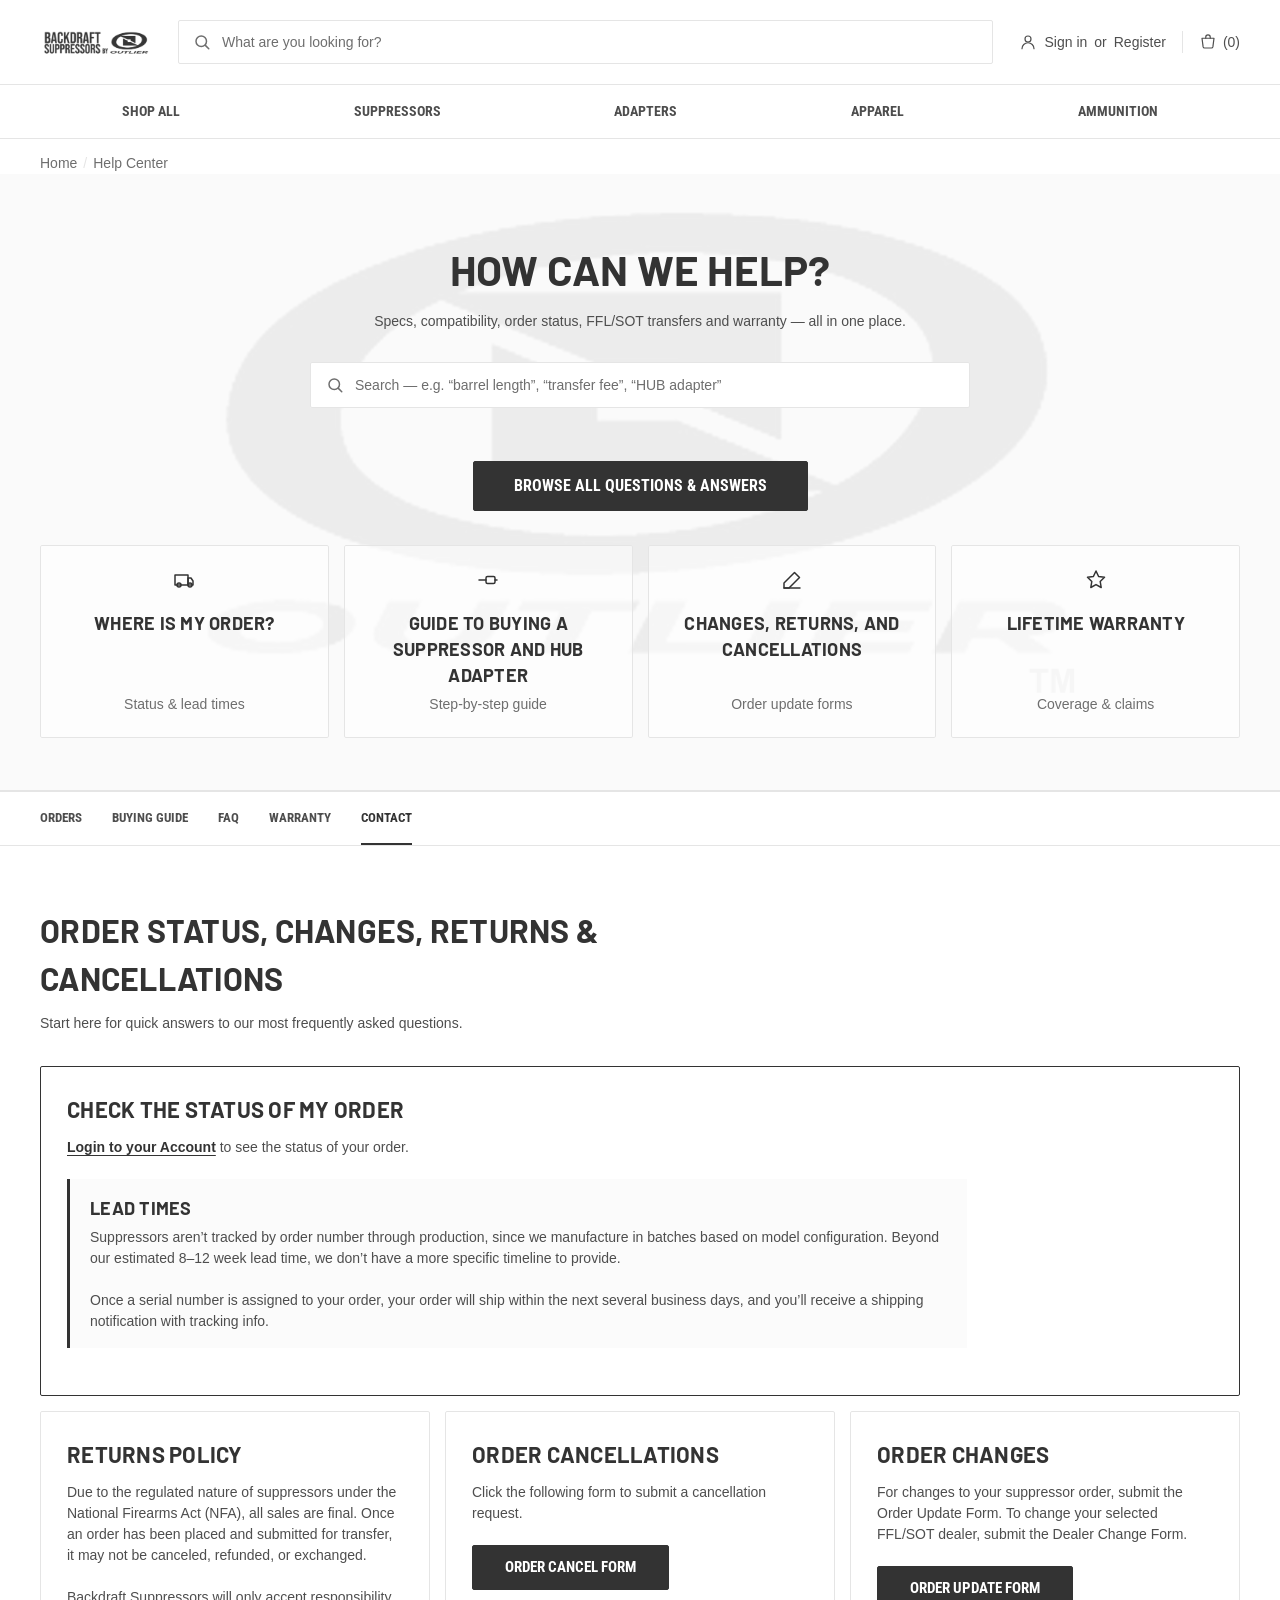
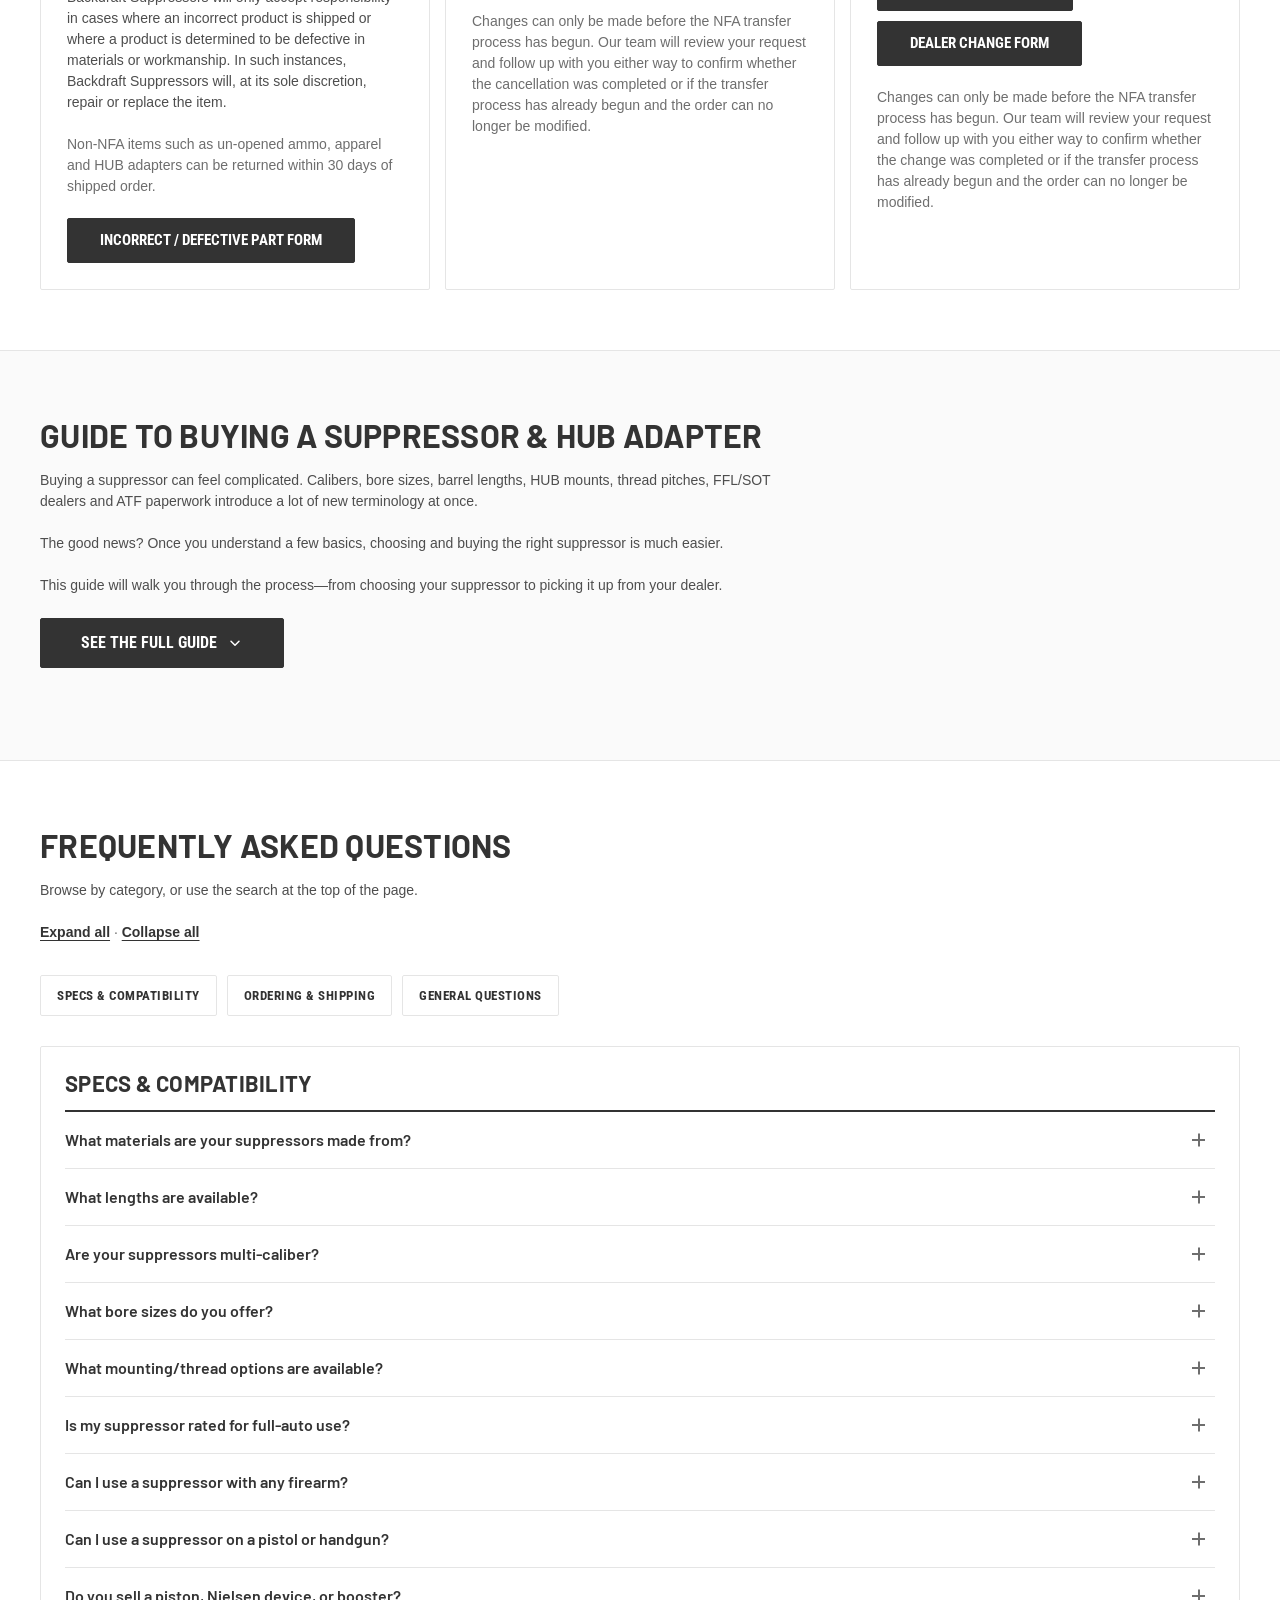
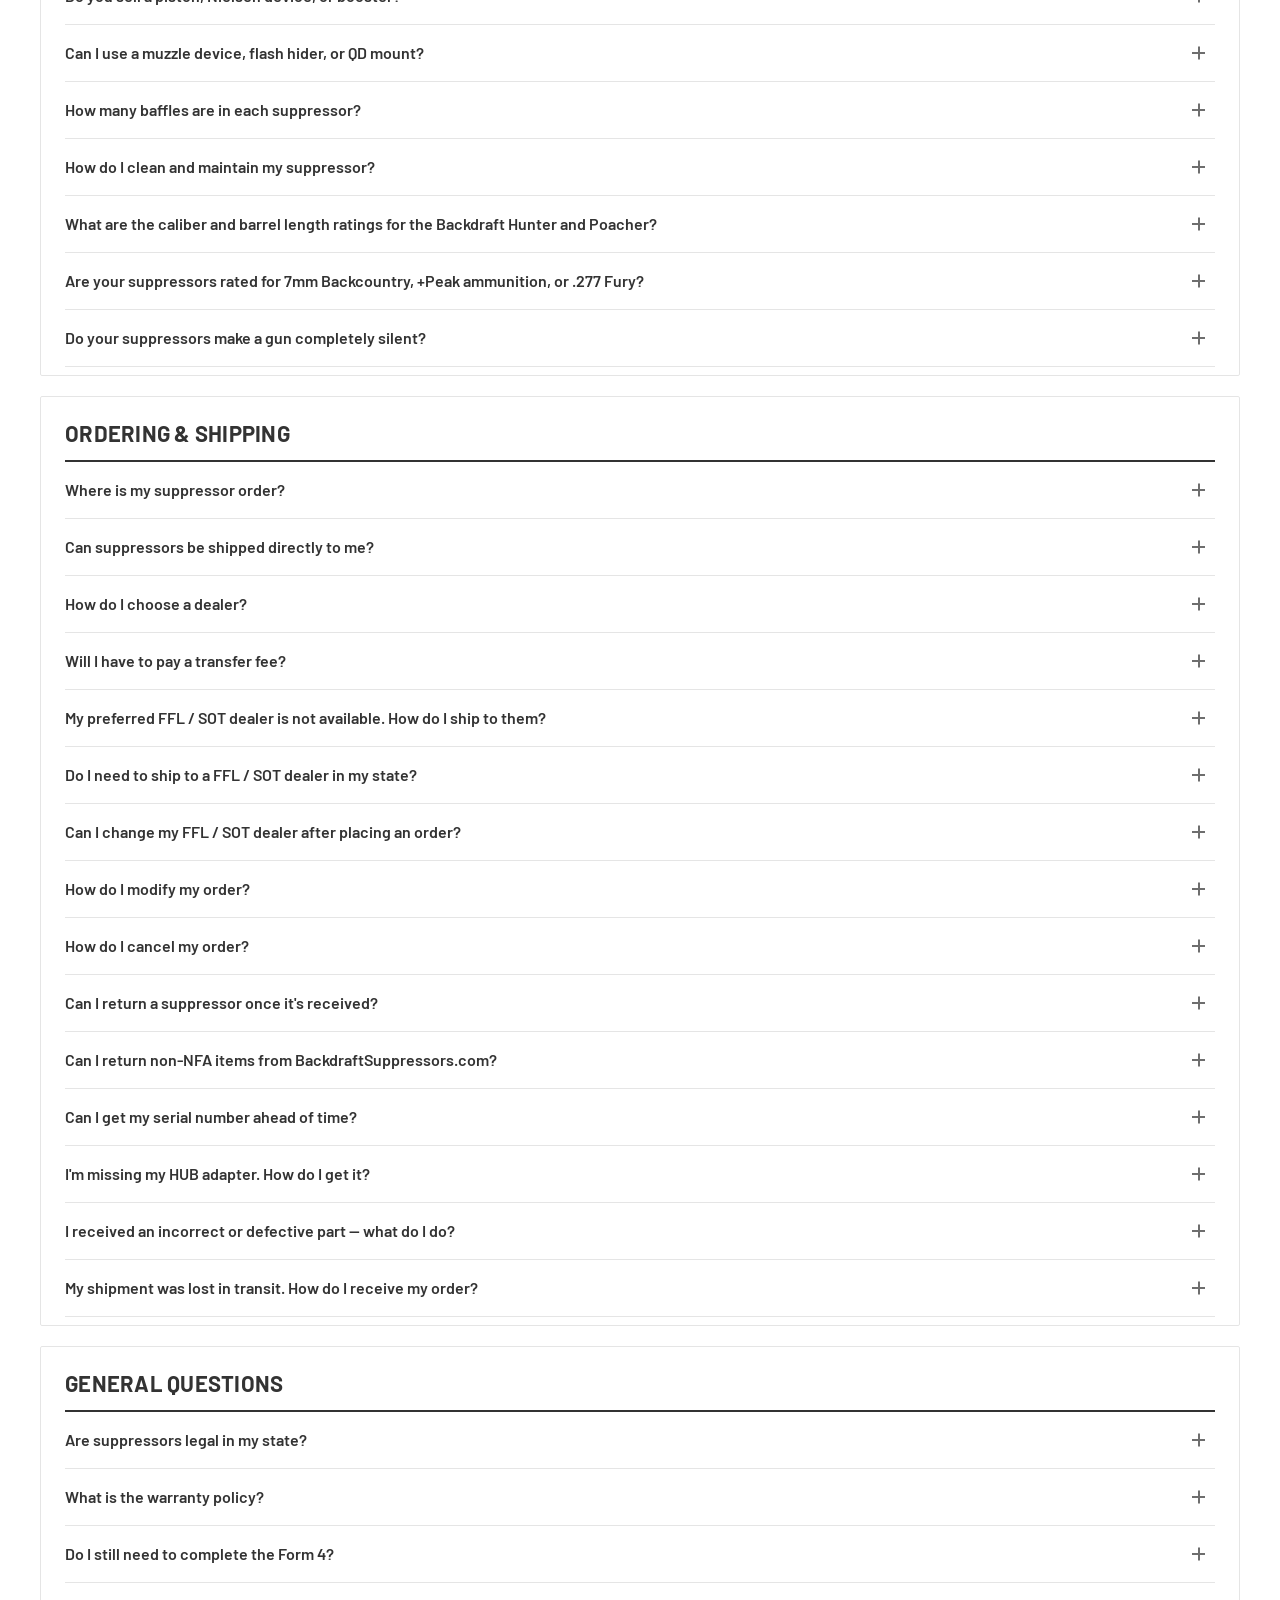
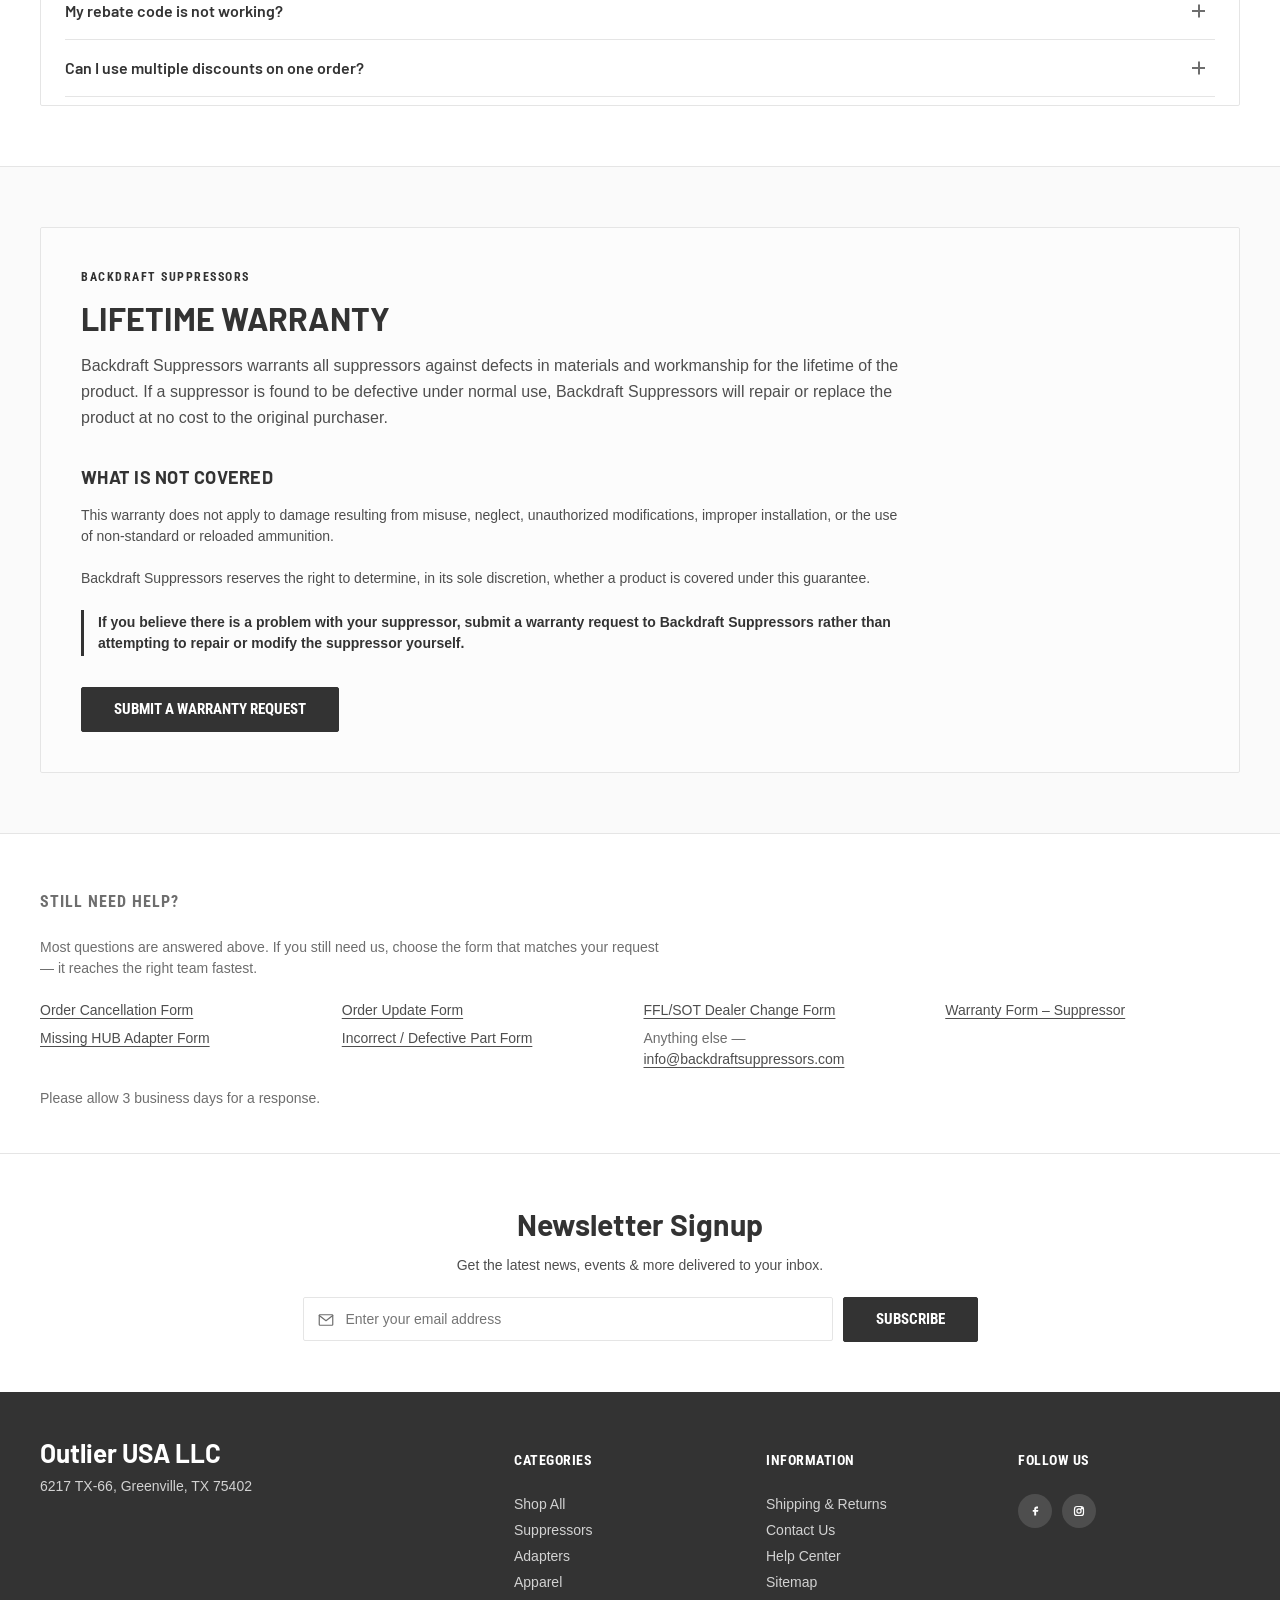
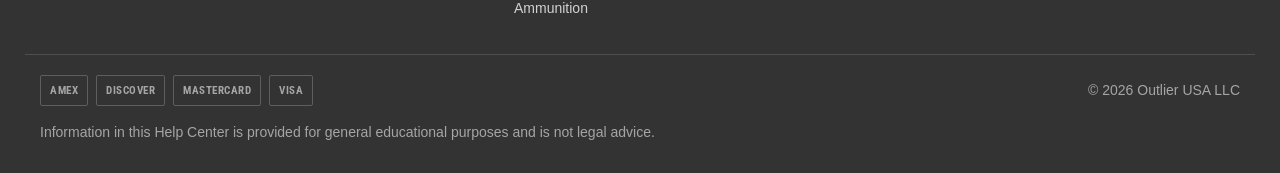
==== commit f8707680: "One button treatment across the page The order cards mixed filled and outlined form links side by si" ====
--- a/index.html
+++ b/index.html
@@ -8,7 +8,7 @@
 <link rel="preconnect" href="https://fonts.googleapis.com">
 <link rel="preconnect" href="https://fonts.gstatic.com" crossorigin>
 <link href="https://fonts.googleapis.com/css?family=Roboto+Condensed:400,600,700%7CBarlow:400,600,700&display=swap" rel="stylesheet">
-<link rel="stylesheet" href="styles.css?v=17">
+<link rel="stylesheet" href="styles.css?v=18">
 </head>
 <body>
 
@@ -151,7 +151,7 @@
           <p>Due to the regulated nature of suppressors under the National Firearms Act (NFA), all sales are final. Once an order has been placed and submitted for transfer, it may not be canceled, refunded, or exchanged.</p>
           <p>Backdraft Suppressors will only accept responsibility in cases where an incorrect product is shipped or where a product is determined to be defective in materials or workmanship. In such instances, Backdraft Suppressors will, at its sole discretion, repair or replace the item.</p>
           <p class="fine">Non-NFA items such as un-opened ammo, apparel and HUB adapters can be returned within 30 days of shipped order.</p>
-          <p><a class="btn btn-ghost" href="https://c5bz3.share-na2.hsforms.com/27KskekuGRcaRLHhTtfo0PQ" target="_blank" rel="noopener">Incorrect / Defective Part Form</a></p>
+          <p><a class="btn btn-primary" href="https://c5bz3.share-na2.hsforms.com/27KskekuGRcaRLHhTtfo0PQ" target="_blank" rel="noopener">Incorrect / Defective Part Form</a></p>
         </article>
 
         <article class="order-card" id="cancel">
@@ -166,7 +166,7 @@
           <p>For changes to your suppressor order, submit the Order Update Form. To change your selected FFL/SOT dealer, submit the Dealer Change Form.</p>
           <p class="btn-stack">
             <a class="btn btn-primary" href="https://c5bz3.share-na2.hsforms.com/2suyVOMoXQACIQAXE8p8inA" target="_blank" rel="noopener">Order Update Form</a>
-            <a class="btn btn-ghost" href="https://c5bz3.share-na2.hsforms.com/24f3YBpmeS2KYiUS4Q83Vbw" target="_blank" rel="noopener">Dealer Change Form</a>
+            <a class="btn btn-primary" href="https://c5bz3.share-na2.hsforms.com/24f3YBpmeS2KYiUS4Q83Vbw" target="_blank" rel="noopener">Dealer Change Form</a>
           </p>
           <p class="fine">Changes can only be made before the NFA transfer process has begun. Our team will review your request and follow up with you either way to confirm whether the change was completed or if the transfer process has already begun and the order can no longer be modified.</p>
         </article>
@@ -590,7 +590,7 @@
 
         <details class="faq-item" id="faq-changedealer"><summary>Can I change my FFL / SOT dealer after placing an order?</summary><div class="faq-a">
           <p>Yes, prior to your order shipping. Click the following form to select a new FFL/SOT dealer:</p>
-          <p><a class="btn btn-ghost" href="https://c5bz3.share-na2.hsforms.com/24f3YBpmeS2KYiUS4Q83Vbw" target="_blank" rel="noopener">Dealer Change Form</a></p>
+          <p><a class="btn btn-primary" href="https://c5bz3.share-na2.hsforms.com/24f3YBpmeS2KYiUS4Q83Vbw" target="_blank" rel="noopener">Dealer Change Form</a></p>
           <p class="fine">Please note: once your order transfer has been initiated, we are no longer able to modify your dealer selection. Our team will review your request and get back to you promptly with a confirmation if your order has not yet begun the transfer process.</p>
         </div></details>
 
@@ -620,13 +620,13 @@
 
         <details class="faq-item" id="faq-missinghub"><summary>I'm missing my HUB adapter. How do I get it?</summary><div class="faq-a">
           <p>Please double check your suppressor — all adapters are installed on the end of the suppressor prior to shipping. If you don’t have the adapter, please submit the following form:</p>
-          <p><a class="btn btn-ghost" href="https://c5bz3.share-na2.hsforms.com/2bT4gVeynQpOLsNu1st9Z4g" target="_blank" rel="noopener">Missing HUB Adapter Form</a></p>
+          <p><a class="btn btn-primary" href="https://c5bz3.share-na2.hsforms.com/2bT4gVeynQpOLsNu1st9Z4g" target="_blank" rel="noopener">Missing HUB Adapter Form</a></p>
         </div></details>
 
         <details class="faq-item" id="faq-defective"><summary>I received an incorrect or defective part — what do I do?</summary><div class="faq-a">
           <p>Sorry about that — let us know via the following form:</p>
           <p>Include your order number and a description of the issue. Our team will review your request and get back to you as soon as possible with a resolution.</p>
-          <p><a class="btn btn-ghost" href="https://c5bz3.share-na2.hsforms.com/27KskekuGRcaRLHhTtfo0PQ" target="_blank" rel="noopener">Incorrect / Defective Part Form</a></p>
+          <p><a class="btn btn-primary" href="https://c5bz3.share-na2.hsforms.com/27KskekuGRcaRLHhTtfo0PQ" target="_blank" rel="noopener">Incorrect / Defective Part Form</a></p>
         </div></details>
 
         <details class="faq-item" id="faq-lost"><summary>My shipment was lost in transit. How do I receive my order?</summary><div class="faq-a">
@@ -643,7 +643,7 @@
 
         <details class="faq-item" id="faq-warrantypolicy"><summary>What is the warranty policy?</summary><div class="faq-a">
           <p>All Backdraft Suppressors come with a <a class="inline-link" href="#warranty">lifetime warranty</a>. To submit a warranty request, please see the following link, and someone will follow up as soon as possible after review.</p>
-          <p><a class="btn btn-ghost" href="https://c5bz3.share-na2.hsforms.com/2MconIUMuRn2_E1BfSwZheQ" target="_blank" rel="noopener">Warranty Form &ndash; Suppressor</a></p>
+          <p><a class="btn btn-primary" href="https://c5bz3.share-na2.hsforms.com/2MconIUMuRn2_E1BfSwZheQ" target="_blank" rel="noopener">Warranty Form &ndash; Suppressor</a></p>
         </div></details>
 
         <details class="faq-item" id="faq-form4"><summary>Do I still need to complete the Form 4?</summary><div class="faq-a">
@@ -767,6 +767,6 @@
 
 <button class="to-top" id="to-top" hidden aria-label="Back to top">&uarr;</button>
 
-<script src="app.js?v=17"></script>
+<script src="app.js?v=18"></script>
 </body>
 </html>
--- a/styles.css
+++ b/styles.css
@@ -402,8 +402,6 @@
 }
 [aria-expanded="true"] .btn-chev { transform: rotate(180deg); }
 @media (prefers-reduced-motion: reduce) { .btn-chev { transition: none; } }
-.btn-ghost { background: #fff; color: var(--ink); }
-.btn-ghost:hover { background: var(--ink); color: #fff; }
 
 /* ---------- Guide ---------- */
 .guide-layout { display: grid; grid-template-columns: 260px minmax(0, 1fr); gap: 48px; align-items: start; }
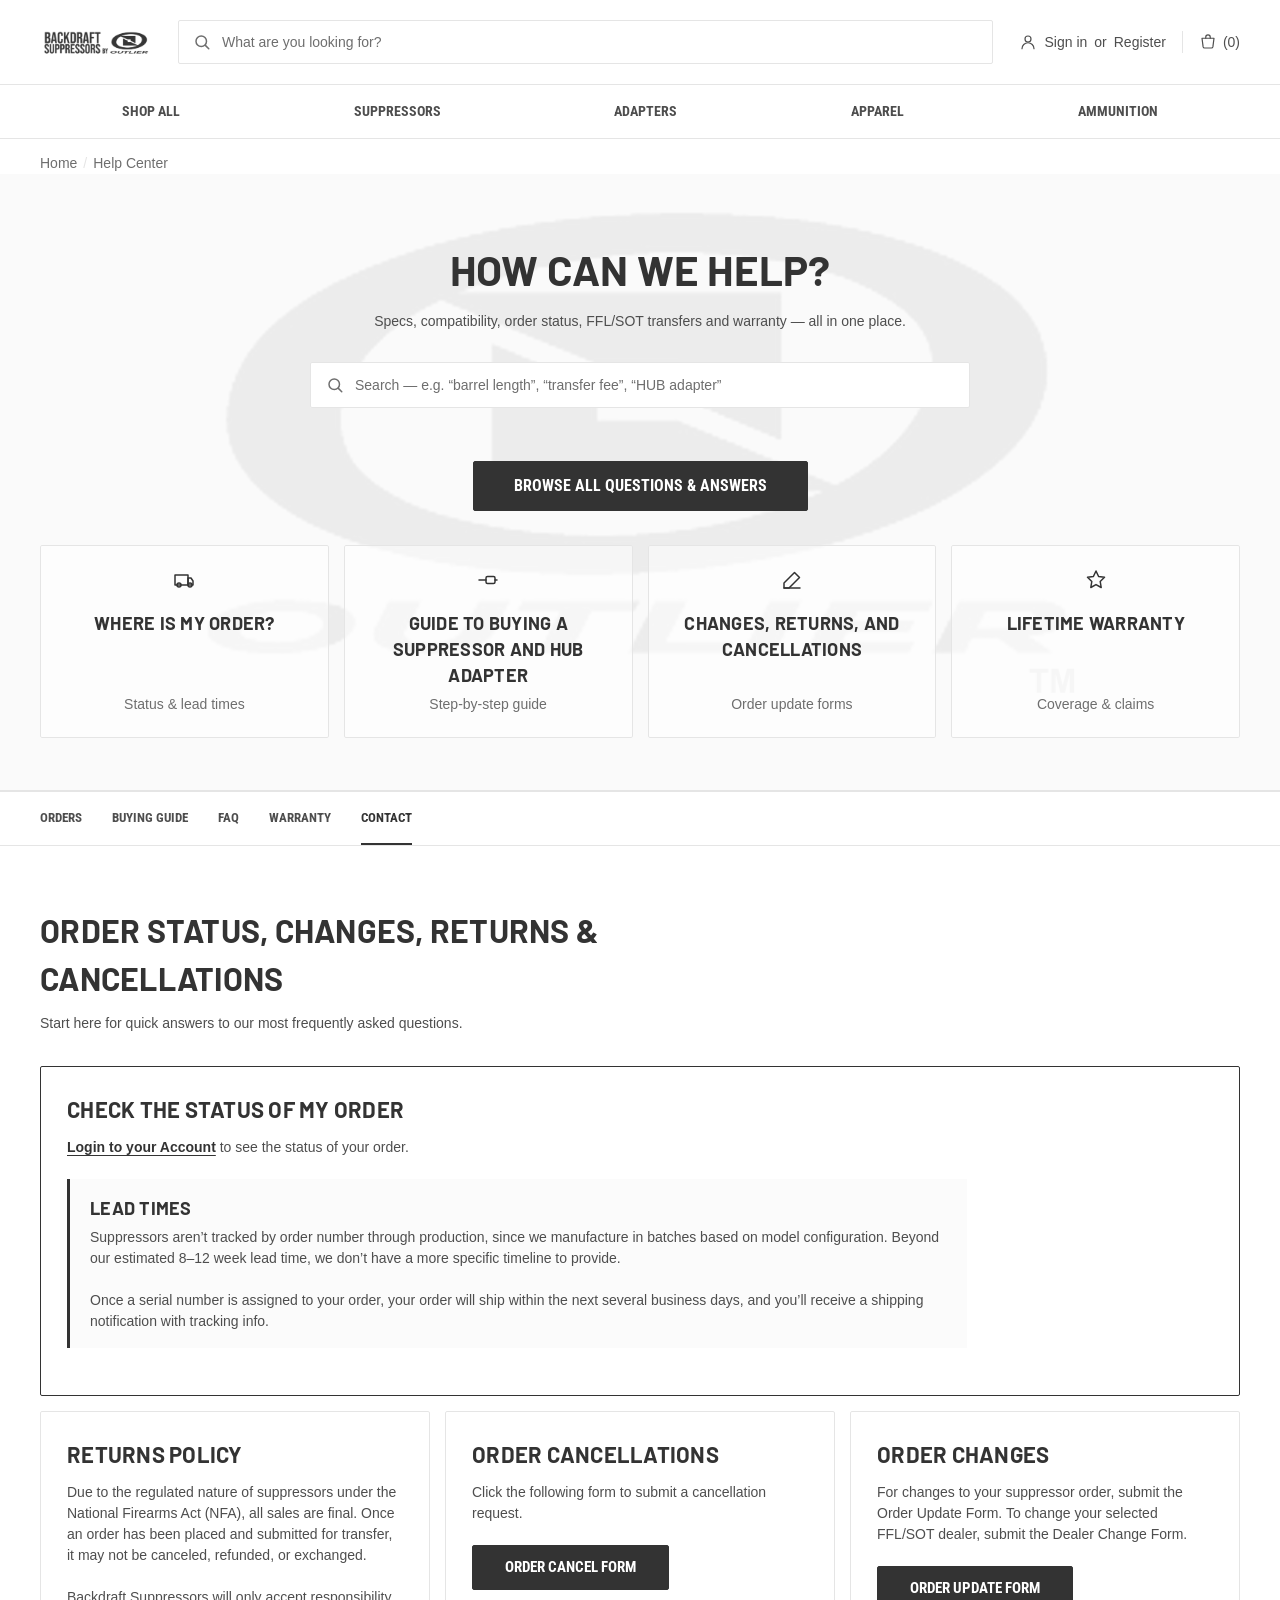
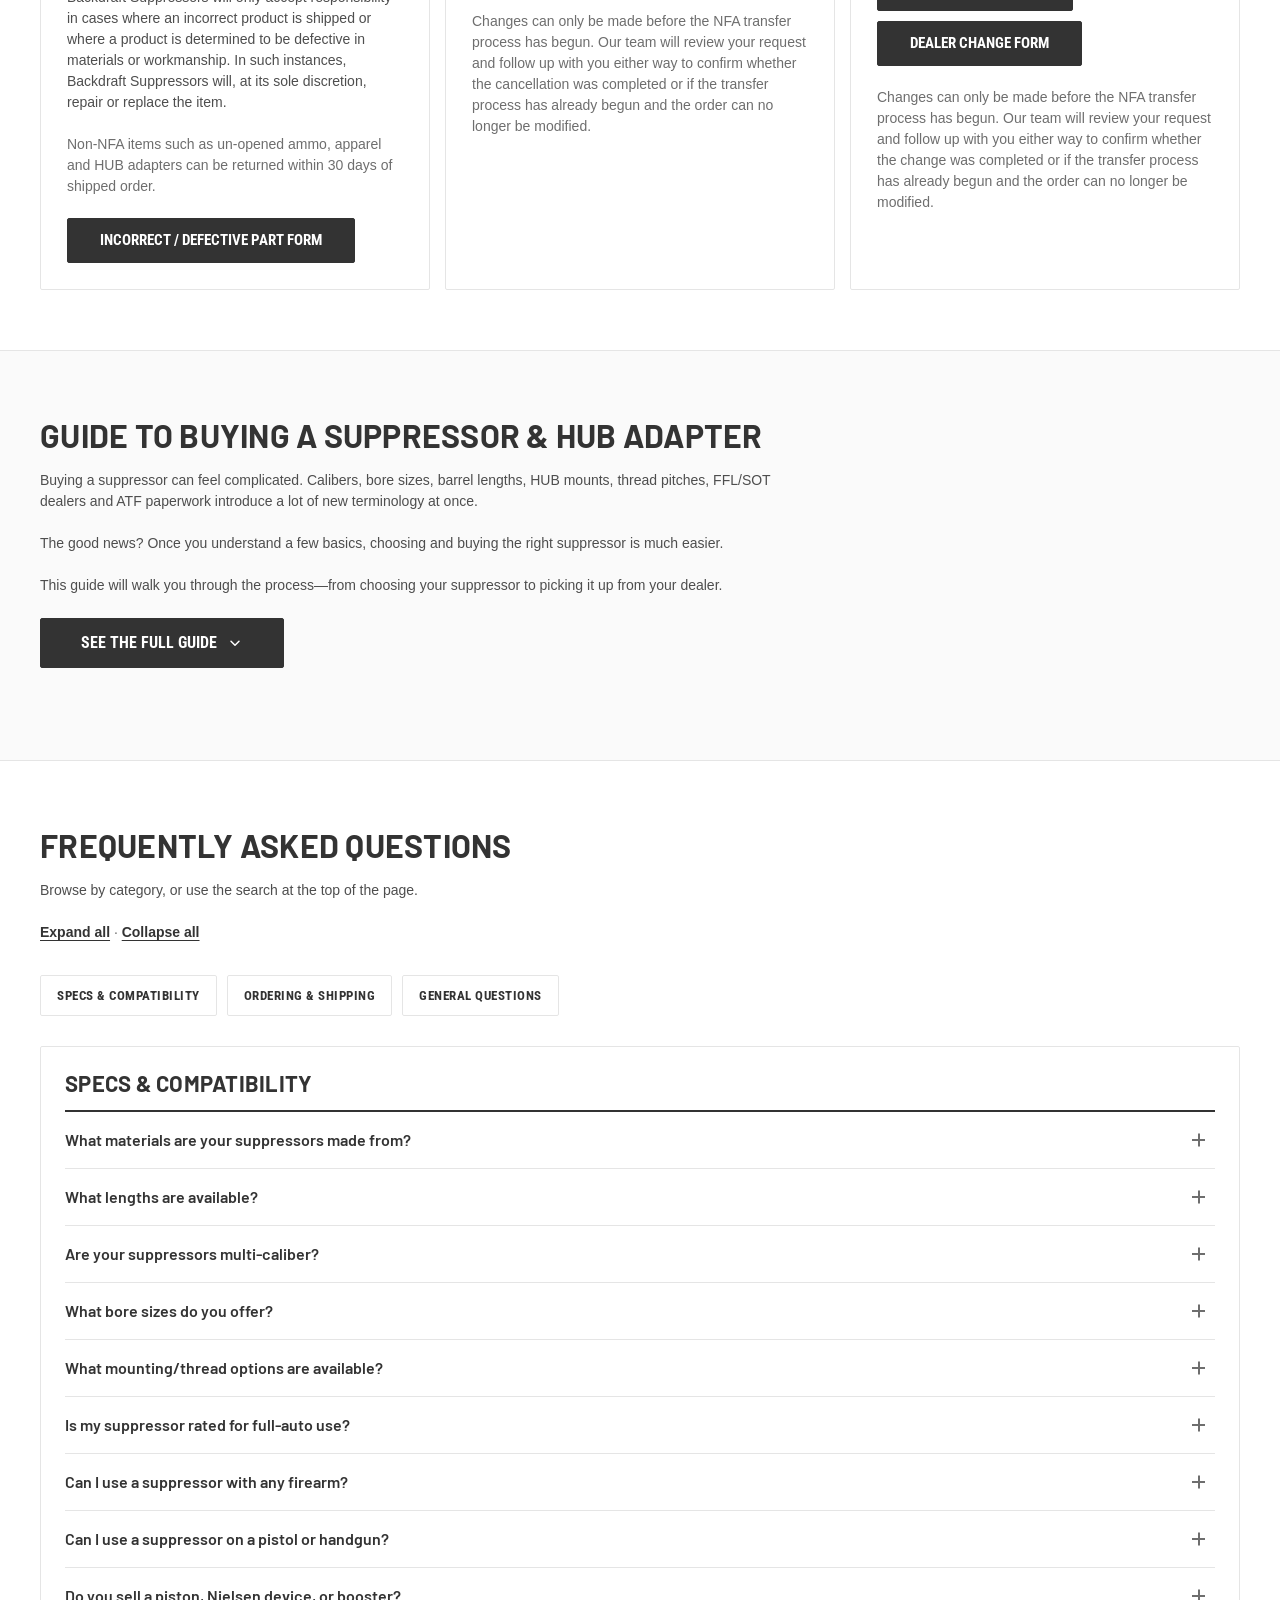
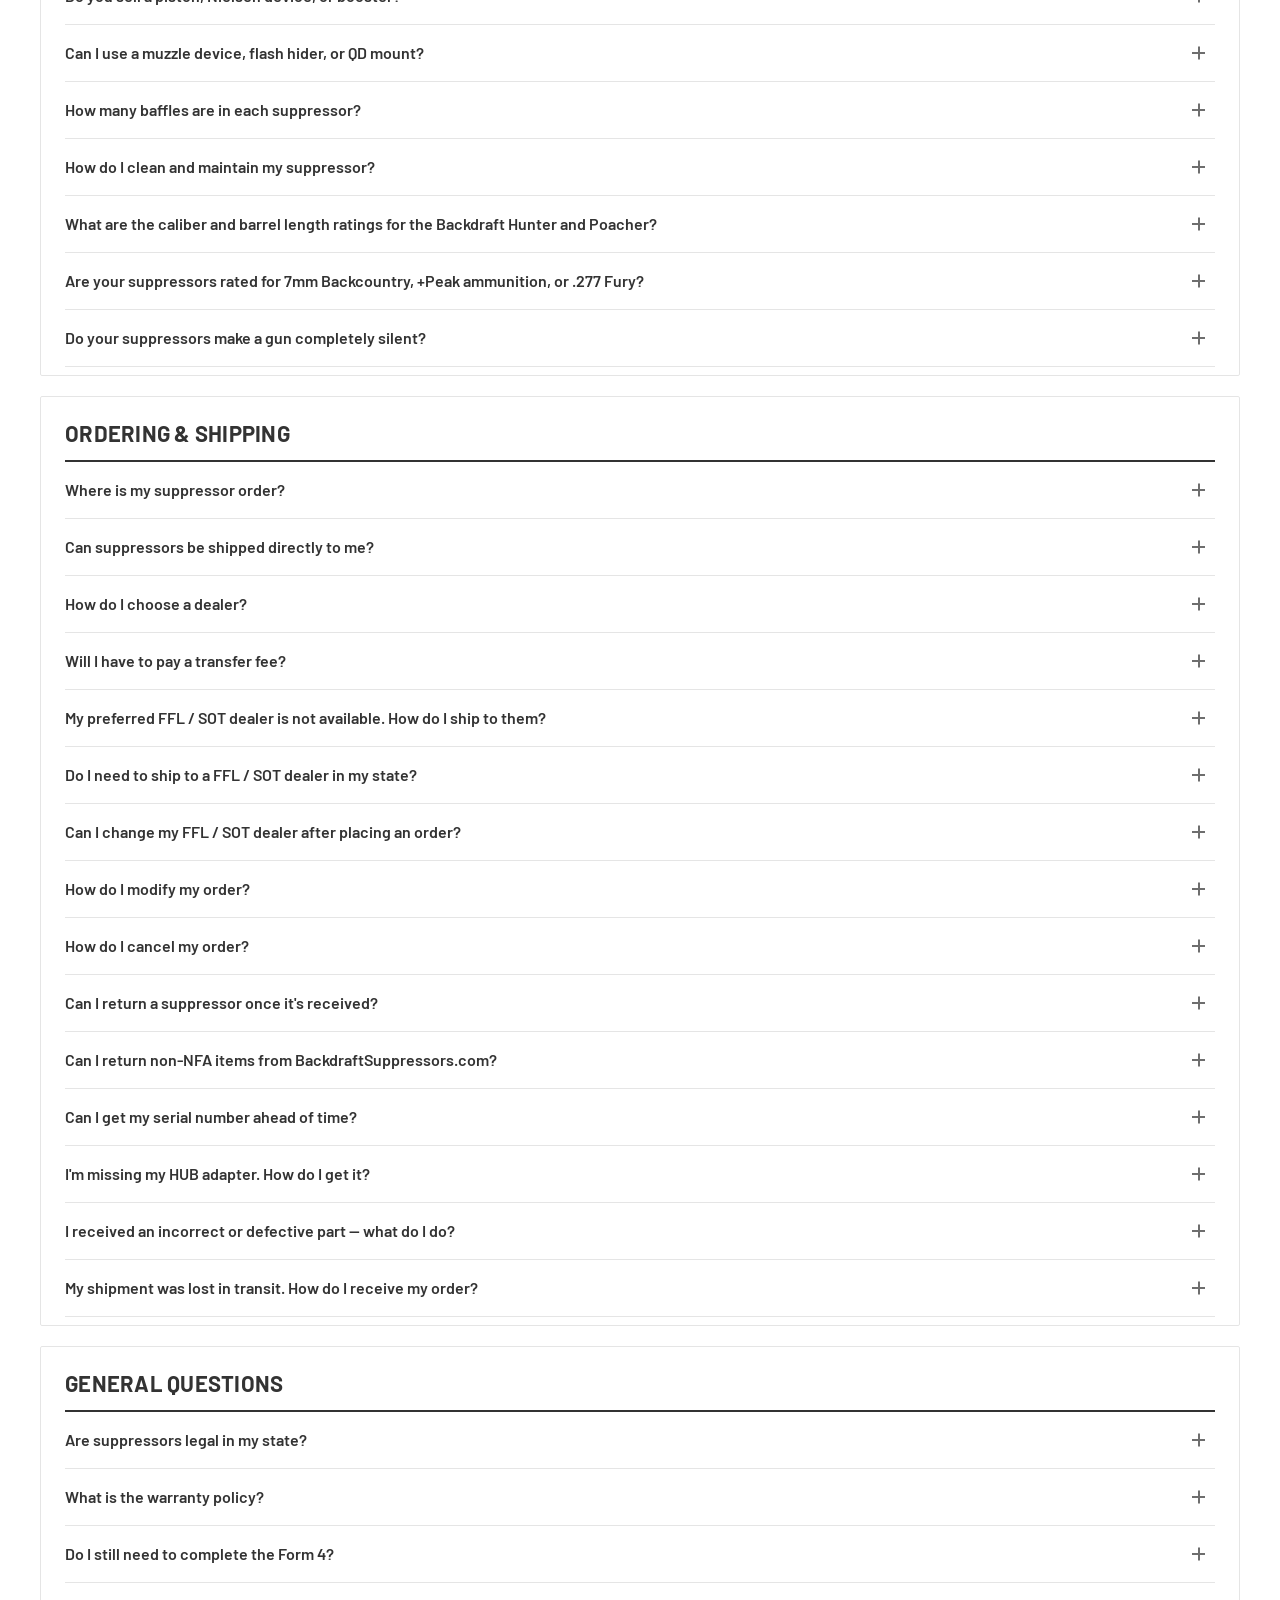
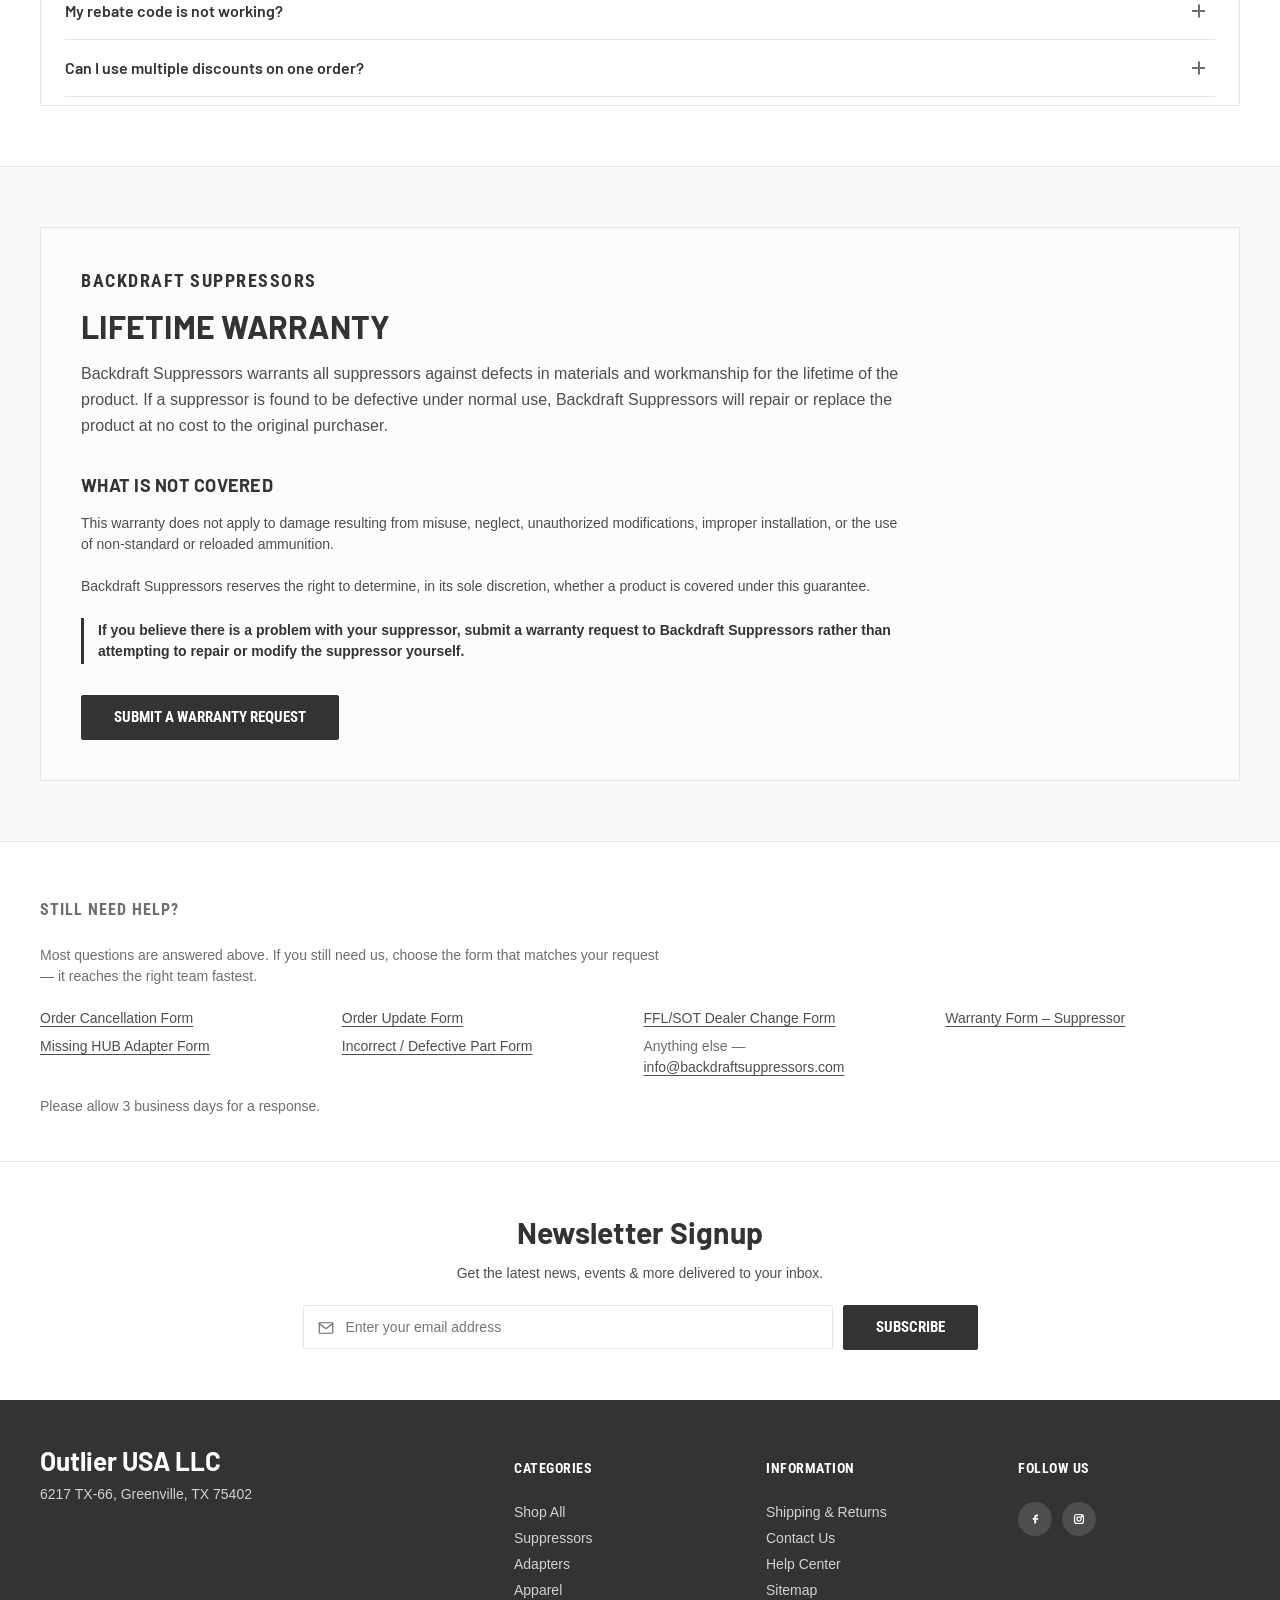
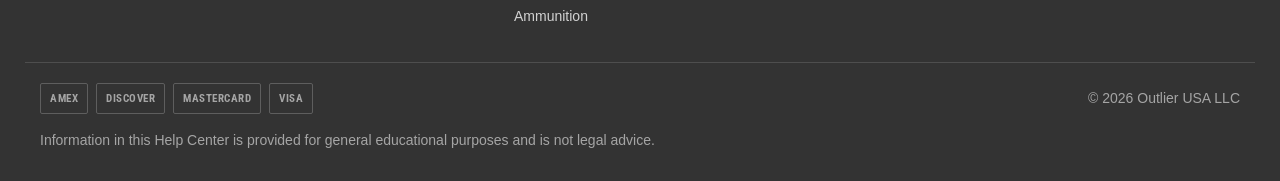
==== commit 911db129: "Set the warranty brand line at heading size "Backdraft Suppressors" now reads at 18px, the same size" ====
--- a/index.html
+++ b/index.html
@@ -8,7 +8,7 @@
 <link rel="preconnect" href="https://fonts.googleapis.com">
 <link rel="preconnect" href="https://fonts.gstatic.com" crossorigin>
 <link href="https://fonts.googleapis.com/css?family=Roboto+Condensed:400,600,700%7CBarlow:400,600,700&display=swap" rel="stylesheet">
-<link rel="stylesheet" href="styles.css?v=18">
+<link rel="stylesheet" href="styles.css?v=19">
 </head>
 <body>
 
@@ -767,6 +767,6 @@
 
 <button class="to-top" id="to-top" hidden aria-label="Back to top">&uarr;</button>
 
-<script src="app.js?v=18"></script>
+<script src="app.js?v=19"></script>
 </body>
 </html>
--- a/styles.css
+++ b/styles.css
@@ -256,7 +256,12 @@
   font-size: 12px; line-height: 18px; letter-spacing: 1.5px;
   color: var(--muted);
 }
-.eyebrow { margin-bottom: 8px; color: var(--ink); }
+/* The brand line above the warranty title sits at the same size as the
+   "WHAT IS NOT COVERED" heading below it. */
+.eyebrow {
+  margin-bottom: 8px; color: var(--ink);
+  font-size: 18px; line-height: 26px;
+}
 .hero h1 { margin-bottom: 10px; }
 .hero-sub { color: var(--text); max-width: 620px; margin: 0 auto 30px; }
 
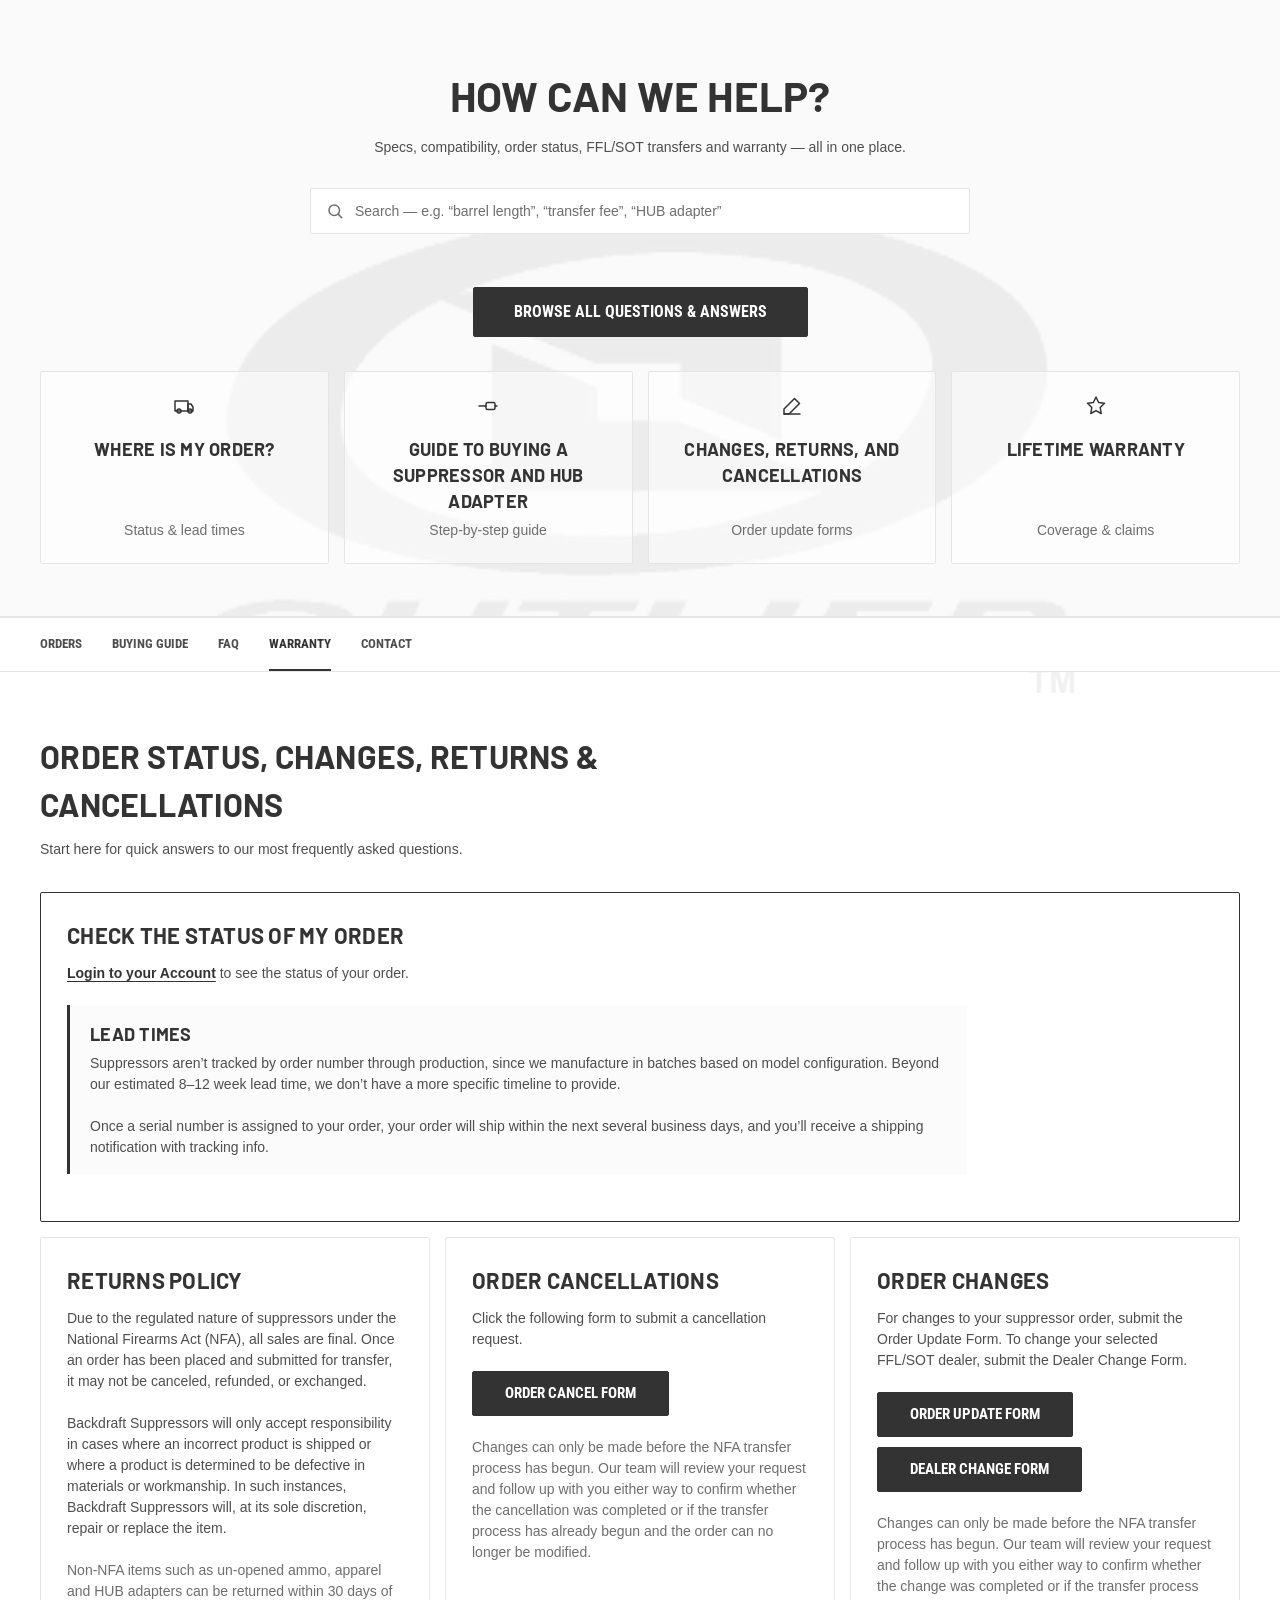
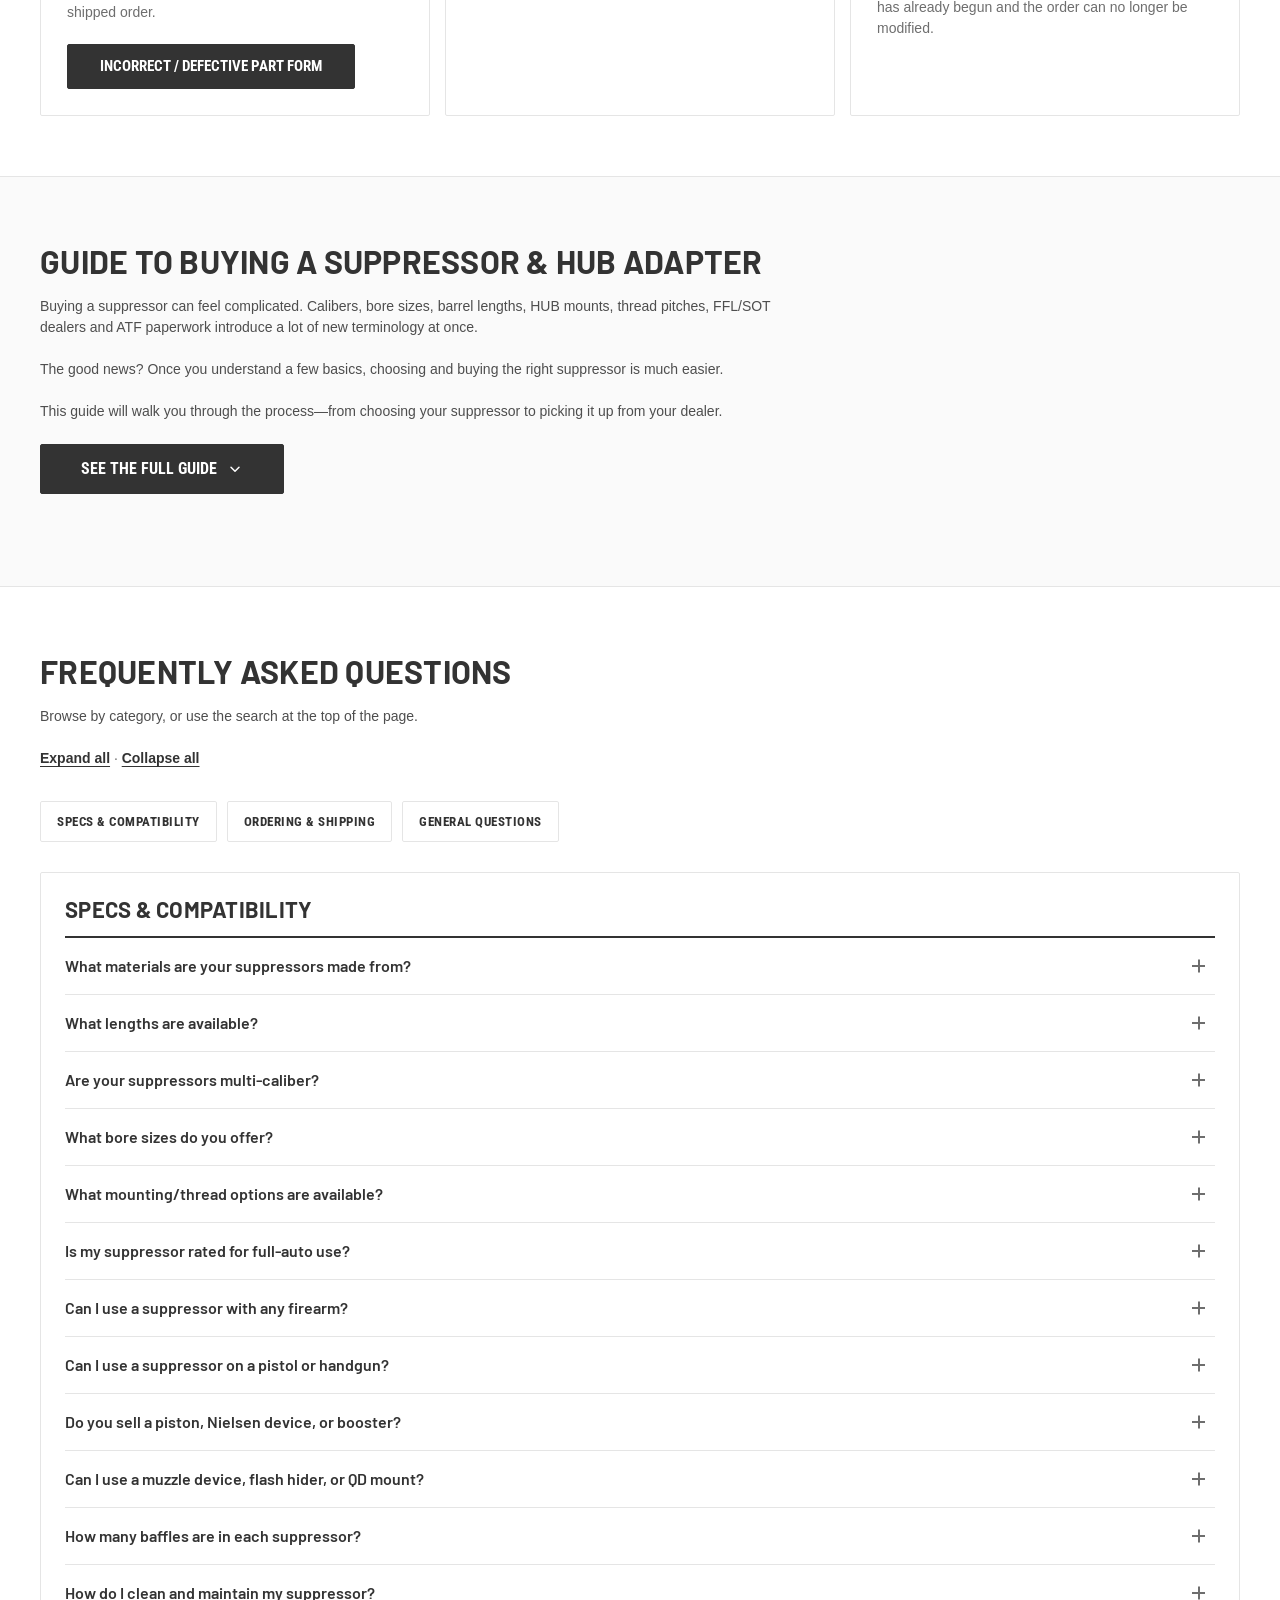
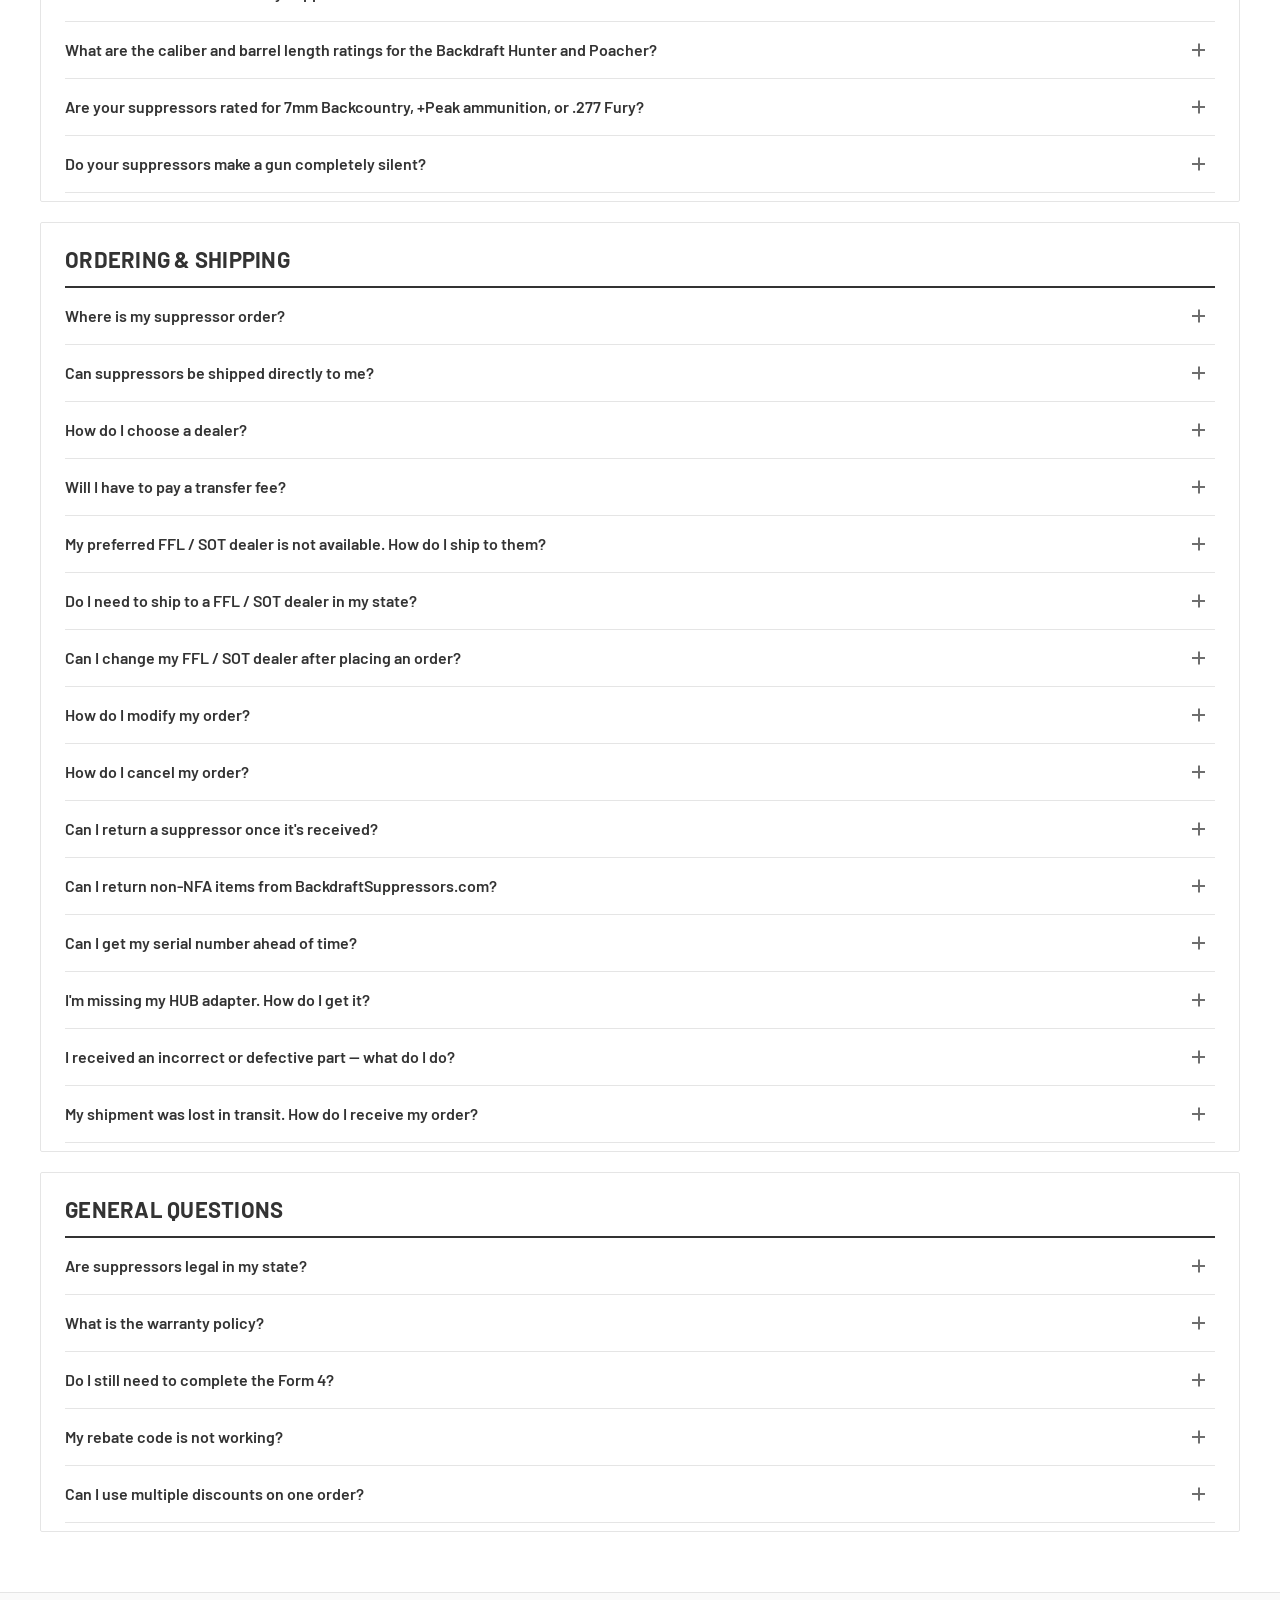
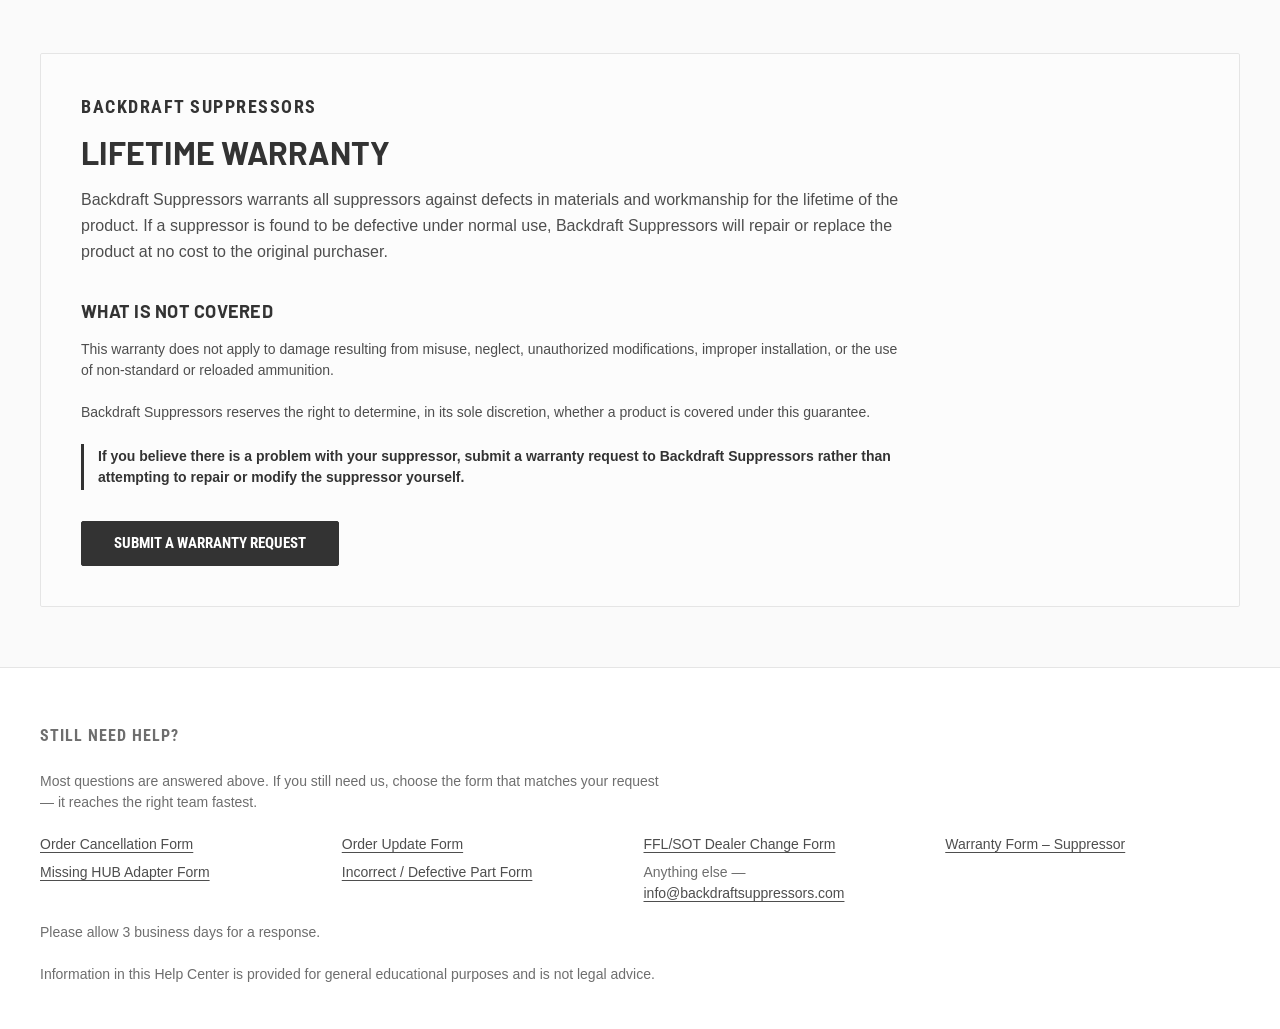
==== commit 8f5a48d9: "Drop the store chrome — this page is the Help Center only Removed the mirrored header, breadcrumb, n" ====
--- a/index.html
+++ b/index.html
@@ -8,62 +8,11 @@
 <link rel="preconnect" href="https://fonts.googleapis.com">
 <link rel="preconnect" href="https://fonts.gstatic.com" crossorigin>
 <link href="https://fonts.googleapis.com/css?family=Roboto+Condensed:400,600,700%7CBarlow:400,600,700&display=swap" rel="stylesheet">
-<link rel="stylesheet" href="styles.css?v=19">
+<link rel="stylesheet" href="styles.css?v=20">
 </head>
 <body>
 
 <a class="skip-link" href="#main">Skip to content</a>
-
-<!-- Store chrome, mirrored from the live theme so this page reads as part of
-     the site. In the real BigCommerce template the theme supplies all of it. -->
-<header class="store-header">
-  <div class="store-header-top">
-    <div class="wrap store-header-inner">
-
-      <a class="site-logo" href="https://backdraftsuppressors.com/">
-        <img src="assets/logo.png" width="300" height="135" alt="Backdraft Suppressors by Outlier — home">
-      </a>
-
-      <form class="store-search" action="https://backdraftsuppressors.com/search.php" method="get">
-        <label class="sr-only" for="store-q">Search the store</label>
-        <svg class="store-search-icon" viewBox="0 0 24 24" aria-hidden="true"><circle cx="11" cy="11" r="7"></circle><line x1="16.5" y1="16.5" x2="21" y2="21"></line></svg>
-        <input id="store-q" name="search_query" type="search" placeholder="What are you looking for?">
-      </form>
-
-      <div class="store-account">
-        <svg class="store-icon" viewBox="0 0 24 24" aria-hidden="true"><circle cx="12" cy="8" r="4"></circle><path d="M4 21c0-4.4 3.6-8 8-8s8 3.6 8 8"></path></svg>
-        <a href="https://backdraftsuppressors.com/login.php">Sign in</a>
-        <span class="store-account-or">or</span>
-        <a href="https://backdraftsuppressors.com/login.php?action=create_account">Register</a>
-        <span class="store-account-rule" aria-hidden="true"></span>
-        <a class="store-cart" href="https://backdraftsuppressors.com/cart.php">
-          <svg class="store-icon" viewBox="0 0 24 24" aria-hidden="true"><path d="M4 7h16l-1.5 11.5a2 2 0 0 1-2 1.5H7.5a2 2 0 0 1-2-1.5z"></path><path d="M9 7V5.5a3 3 0 0 1 6 0V7"></path></svg>
-          <span>(0)</span>
-        </a>
-      </div>
-
-    </div>
-  </div>
-
-  <nav class="store-nav" aria-label="Store">
-    <div class="wrap store-nav-inner">
-      <a href="https://backdraftsuppressors.com/shop-all/">Shop All</a>
-      <a href="https://backdraftsuppressors.com/suppressors/">Suppressors</a>
-      <a href="https://backdraftsuppressors.com/adapters/">Adapters</a>
-      <a href="https://backdraftsuppressors.com/apparel/">Apparel</a>
-      <a href="https://backdraftsuppressors.com/ammunition/">Ammunition</a>
-    </div>
-  </nav>
-</header>
-
-<nav class="breadcrumb" aria-label="Breadcrumb">
-  <div class="wrap">
-    <ol>
-      <li><a href="https://backdraftsuppressors.com/">Home</a></li>
-      <li aria-current="page">Help Center</li>
-    </ol>
-  </div>
-</nav>
 
 <main id="main">
 
@@ -692,81 +641,15 @@
         <li>Anything else — <a href="mailto:info@backdraftsuppressors.com">info@backdraftsuppressors.com</a></li>
       </ul>
       <p class="contact-fine">Please allow 3 business days for a response.</p>
+      <p class="contact-fine">Information in this Help Center is provided for general educational purposes and is not legal advice.</p>
     </div>
   </section>
 
 </main>
 
-<section class="newsletter">
-  <div class="wrap">
-    <h2>Newsletter Signup</h2>
-    <p>Get the latest news, events &amp; more delivered to your inbox.</p>
-    <form class="newsletter-form" action="https://backdraftsuppressors.com/subscribe.php" method="post">
-      <label class="sr-only" for="news-email">Email address</label>
-      <span class="newsletter-field">
-        <svg class="store-icon" viewBox="0 0 24 24" aria-hidden="true"><rect x="3" y="5" width="18" height="14" rx="1"></rect><path d="M3 6l9 7 9-7"></path></svg>
-        <input id="news-email" name="nl_email" type="email" placeholder="Enter your email address" required>
-      </span>
-      <button class="btn btn-primary" type="submit">Subscribe</button>
-    </form>
-  </div>
-</section>
-
-<footer class="store-footer">
-  <div class="wrap store-footer-inner">
-    <div class="footer-brand">
-      <p class="footer-company">Outlier USA LLC</p>
-      <p class="footer-address">6217 TX-66, Greenville, TX 75402</p>
-    </div>
-
-    <div class="footer-col">
-      <h2>Categories</h2>
-      <ul>
-        <li><a href="https://backdraftsuppressors.com/shop-all/">Shop All</a></li>
-        <li><a href="https://backdraftsuppressors.com/suppressors/">Suppressors</a></li>
-        <li><a href="https://backdraftsuppressors.com/adapters/">Adapters</a></li>
-        <li><a href="https://backdraftsuppressors.com/apparel/">Apparel</a></li>
-        <li><a href="https://backdraftsuppressors.com/ammunition/">Ammunition</a></li>
-      </ul>
-    </div>
-
-    <div class="footer-col">
-      <h2>Information</h2>
-      <ul>
-        <li><a href="https://backdraftsuppressors.com/shipping-returns/">Shipping &amp; Returns</a></li>
-        <li><a href="https://backdraftsuppressors.com/contact-us/">Contact Us</a></li>
-        <li><a href="#faq">Help Center</a></li>
-        <li><a href="https://backdraftsuppressors.com/sitemap.php">Sitemap</a></li>
-      </ul>
-    </div>
-
-    <div class="footer-col">
-      <h2>Follow Us</h2>
-      <div class="socials">
-        <a href="https://www.facebook.com/" aria-label="Facebook">
-          <svg viewBox="0 0 24 24" aria-hidden="true"><path d="M14 8.5h2V6h-2c-1.7 0-3 1.3-3 3v1.5H9V13h2v5h2.5v-5H16l.5-2.5H13.5V9.5c0-.6.4-1 .5-1z"></path></svg>
-        </a>
-        <a href="https://www.instagram.com/" aria-label="Instagram">
-          <svg viewBox="0 0 24 24" aria-hidden="true"><rect x="6" y="6" width="12" height="12" rx="3.5"></rect><circle cx="12" cy="12" r="2.8"></circle><circle cx="15.8" cy="8.2" r=".9"></circle></svg>
-        </a>
-      </div>
-    </div>
-  </div>
-
-  <div class="wrap store-footer-bottom">
-    <ul class="pay" aria-label="Accepted payment methods">
-      <li>Amex</li><li>Discover</li><li>Mastercard</li><li>Visa</li>
-    </ul>
-    <p class="footer-copy">&copy; <span id="year">2026</span> Outlier USA LLC</p>
-  </div>
-
-  <div class="wrap">
-    <p class="footer-fine">Information in this Help Center is provided for general educational purposes and is not legal advice.</p>
-  </div>
-</footer>
 
 <button class="to-top" id="to-top" hidden aria-label="Back to top">&uarr;</button>
 
-<script src="app.js?v=19"></script>
+<script src="app.js?v=20"></script>
 </body>
 </html>
--- a/styles.css
+++ b/styles.css
@@ -128,90 +128,16 @@
 .inline-link:hover { color: var(--accent-dark); }
 
 /* ---------- Store chrome: header ---------- */
-.store-header { background: #fff; }
-.store-header-top { border-bottom: 1px solid var(--line); }
-.store-header-inner {
-  display: flex; align-items: center; gap: 26px;
-  min-height: 84px;
-}
 
 /* ---------- Logo (static) ---------- */
-.site-logo { display: block; flex: 0 0 auto; width: 112px; }
-.site-logo img { width: 100%; height: auto; }
-@media (max-width: 900px) { .site-logo { width: 96px; } }
 
 /* ---------- Store search ---------- */
-.store-search { position: relative; flex: 1 1 auto; min-width: 0; }
-.store-search-icon {
-  position: absolute; left: 15px; top: 50%; transform: translateY(-50%);
-  width: 18px; height: 18px; fill: none;
-  stroke: var(--muted); stroke-width: 2; stroke-linecap: round;
-  pointer-events: none;
-}
-.store-search input {
-  width: 100%; padding: 13px 15px 13px 43px;
-  background: #fff; border: 1px solid var(--line); border-radius: var(--radius);
-  font-family: var(--body); font-size: 14px; color: var(--text);
-}
-.store-search input::placeholder { color: var(--muted); }
-.store-search input::-webkit-search-cancel-button,
-.store-search input::-webkit-search-decoration { -webkit-appearance: none; appearance: none; }
-.store-search input:focus { border-color: var(--ink); outline: none; }
 
 /* ---------- Account / cart ---------- */
-.store-account {
-  display: flex; align-items: center; gap: 7px;
-  flex: 0 0 auto; color: var(--text); white-space: nowrap;
-}
-.store-account a { color: var(--text); text-decoration: none; }
-.store-account a:hover { color: var(--ink); text-decoration: underline; }
-.store-account-or { color: var(--text); }
-.store-account-rule { width: 1px; height: 22px; background: var(--line); margin: 0 9px; }
-.store-cart { display: inline-flex; align-items: center; gap: 6px; }
-.store-icon {
-  width: 18px; height: 18px; fill: none;
-  stroke: currentColor; stroke-width: 1.6;
-  stroke-linecap: round; stroke-linejoin: round;
-}
 
 /* ---------- Store nav ---------- */
-.store-nav { border-bottom: 1px solid var(--line); }
-.store-nav-inner {
-  display: flex; justify-content: space-around; align-items: center;
-  gap: 10px; min-height: 52px;
-}
-.store-nav a {
-  font-family: var(--cond); font-size: 14px; font-weight: 700;
-  text-transform: uppercase; color: var(--text); text-decoration: none;
-  padding: 16px 4px;
-}
-.store-nav a:hover { color: var(--ink); }
-
-@media (max-width: 900px) {
-  .store-header-inner { flex-wrap: wrap; gap: 14px; padding-block: 14px; min-height: 0; }
-  .site-logo { width: 96px; height: 43px; }
-  .store-search { order: 3; flex-basis: 100%; }
-  .store-account { margin-left: auto; }
-  .store-nav-inner {
-    justify-content: flex-start; gap: 22px;
-    overflow-x: auto; scrollbar-width: none;
-  }
-  .store-nav-inner::-webkit-scrollbar { display: none; }
-  .store-nav a { white-space: nowrap; padding: 14px 0; }
-}
-@media (max-width: 520px) {
-  .store-account-or, .store-account a[href*="create_account"] { display: none; }
-}
 
 /* ---------- Breadcrumb ---------- */
-.breadcrumb { padding: 14px 0 0; }
-.breadcrumb ol {
-  list-style: none; display: flex; flex-wrap: wrap; gap: 6px;
-  margin: 0; padding: 0; color: var(--muted);
-}
-.breadcrumb li + li::before { content: "/"; margin-right: 6px; color: var(--line); }
-.breadcrumb a { color: var(--muted); text-decoration: none; }
-.breadcrumb a:hover { color: var(--ink); text-decoration: underline; }
 
 /* ---------- Help Center section nav (sticky) ---------- */
 .page-nav {
@@ -358,7 +284,7 @@
 .order-card.featured p, .order-card.featured .callout { max-width: 900px; }
 .order-card h3 { color: var(--ink); }
 .order-card strong { color: var(--ink); }
-.mt { margin-top: 21px; }
+
 .btn-stack { display: flex; flex-direction: column; align-items: flex-start; gap: 10px; }
 
 .callout {
@@ -577,7 +503,6 @@
 .faq-a p { margin-bottom: 14px; }
 .faq-a .data-table { margin-top: 0; }
 
-
 /* ---------- Warranty ---------- */
 .warranty-panel {
   background: var(--panel); border: 1px solid var(--line);
@@ -609,80 +534,9 @@
 .contact-fine { margin-top: 18px; color: var(--muted); }
 
 /* ---------- Newsletter ---------- */
-.newsletter {
-  background: rgba(255, 255, 255, .8); border-top: 1px solid var(--line);
-  padding: 50px 0; text-align: center;
-}
-.newsletter h2 { text-transform: none; font-size: 30px; line-height: 40px; color: var(--ink); }
-.newsletter p { color: var(--text); }
-.newsletter-form {
-  display: flex; gap: 10px; justify-content: center; flex-wrap: wrap;
-  margin-top: 8px;
-}
-.newsletter-field {
-  position: relative; display: block; flex: 0 1 530px; min-width: 0;
-}
-.newsletter-field .store-icon {
-  position: absolute; left: 14px; top: 50%; transform: translateY(-50%);
-  color: var(--muted);
-}
-.newsletter-field input {
-  width: 100%; padding: 13px 15px 13px 42px;
-  border: 1px solid var(--line); border-radius: var(--radius);
-  font-family: var(--body); font-size: 14px; color: var(--text);
-}
-.newsletter-field input:focus { border-color: var(--ink); outline: none; }
-.newsletter-form .btn { border: 1px solid var(--ink); cursor: pointer; }
+
 
 /* ---------- Store footer ---------- */
-.store-footer { background: var(--ink); color: #d2d2d2; padding: 44px 0 30px; }
-.store-footer a { color: #d2d2d2; text-decoration: none; }
-.store-footer a:hover { color: #fff; text-decoration: underline; }
-.store-footer-inner {
-  display: grid; gap: 30px;
-  grid-template-columns: 2fr 1fr 1fr 1fr;
-  padding-bottom: 30px;
-}
-@media (max-width: 900px) { .store-footer-inner { grid-template-columns: 1fr 1fr; } }
-@media (max-width: 560px) { .store-footer-inner { grid-template-columns: 1fr; gap: 22px; } }
-
-.footer-company {
-  font-family: var(--head); font-weight: 700; font-size: 26px; line-height: 34px;
-  color: #fff; margin-bottom: 6px;
-}
-.footer-address { color: #d2d2d2; margin: 0; }
-
-.footer-col h2 {
-  font-family: var(--cond); font-weight: 700; font-size: 14px;
-  text-transform: uppercase; letter-spacing: .5px;
-  color: #fff; margin-bottom: 10px;
-}
-.footer-col ul { list-style: none; margin: 0; padding: 0; }
-.footer-col li { margin-bottom: 5px; }
-
-.socials { display: flex; gap: 10px; }
-.socials a {
-  width: 34px; height: 34px; border-radius: 50%;
-  background: #4e4e4e; display: inline-flex; align-items: center; justify-content: center;
-}
-.socials a:hover { background: #5e5e5e; }
-.socials svg { width: 18px; height: 18px; fill: none; stroke: #fff; stroke-width: 1.6; }
-.socials svg path:first-child { fill: #fff; stroke: none; }
-
-.store-footer-bottom {
-  display: flex; align-items: center; justify-content: space-between;
-  gap: 16px; flex-wrap: wrap;
-  border-top: 1px solid #4e4e4e; padding-top: 20px;
-}
-.pay { list-style: none; display: flex; gap: 8px; margin: 0; padding: 0; }
-.pay li {
-  font-family: var(--cond); font-size: 11px; font-weight: 700;
-  text-transform: uppercase; letter-spacing: .5px;
-  color: #a5a5a5; border: 1px solid #5e5e5e; border-radius: var(--radius);
-  padding: 4px 9px;
-}
-.footer-copy { margin: 0; color: #a5a5a5; }
-.footer-fine { margin-top: 16px; color: #a5a5a5; }
 
 /* ---------- Back to top ---------- */
 .to-top {
@@ -735,7 +589,6 @@
 }
 .faq-item[open] > summary { transition: color .15s ease; }
 
-
 /* ---------- Back to top ---------- */
 .to-top {
   opacity: 0; transform: translateY(8px); pointer-events: none;
